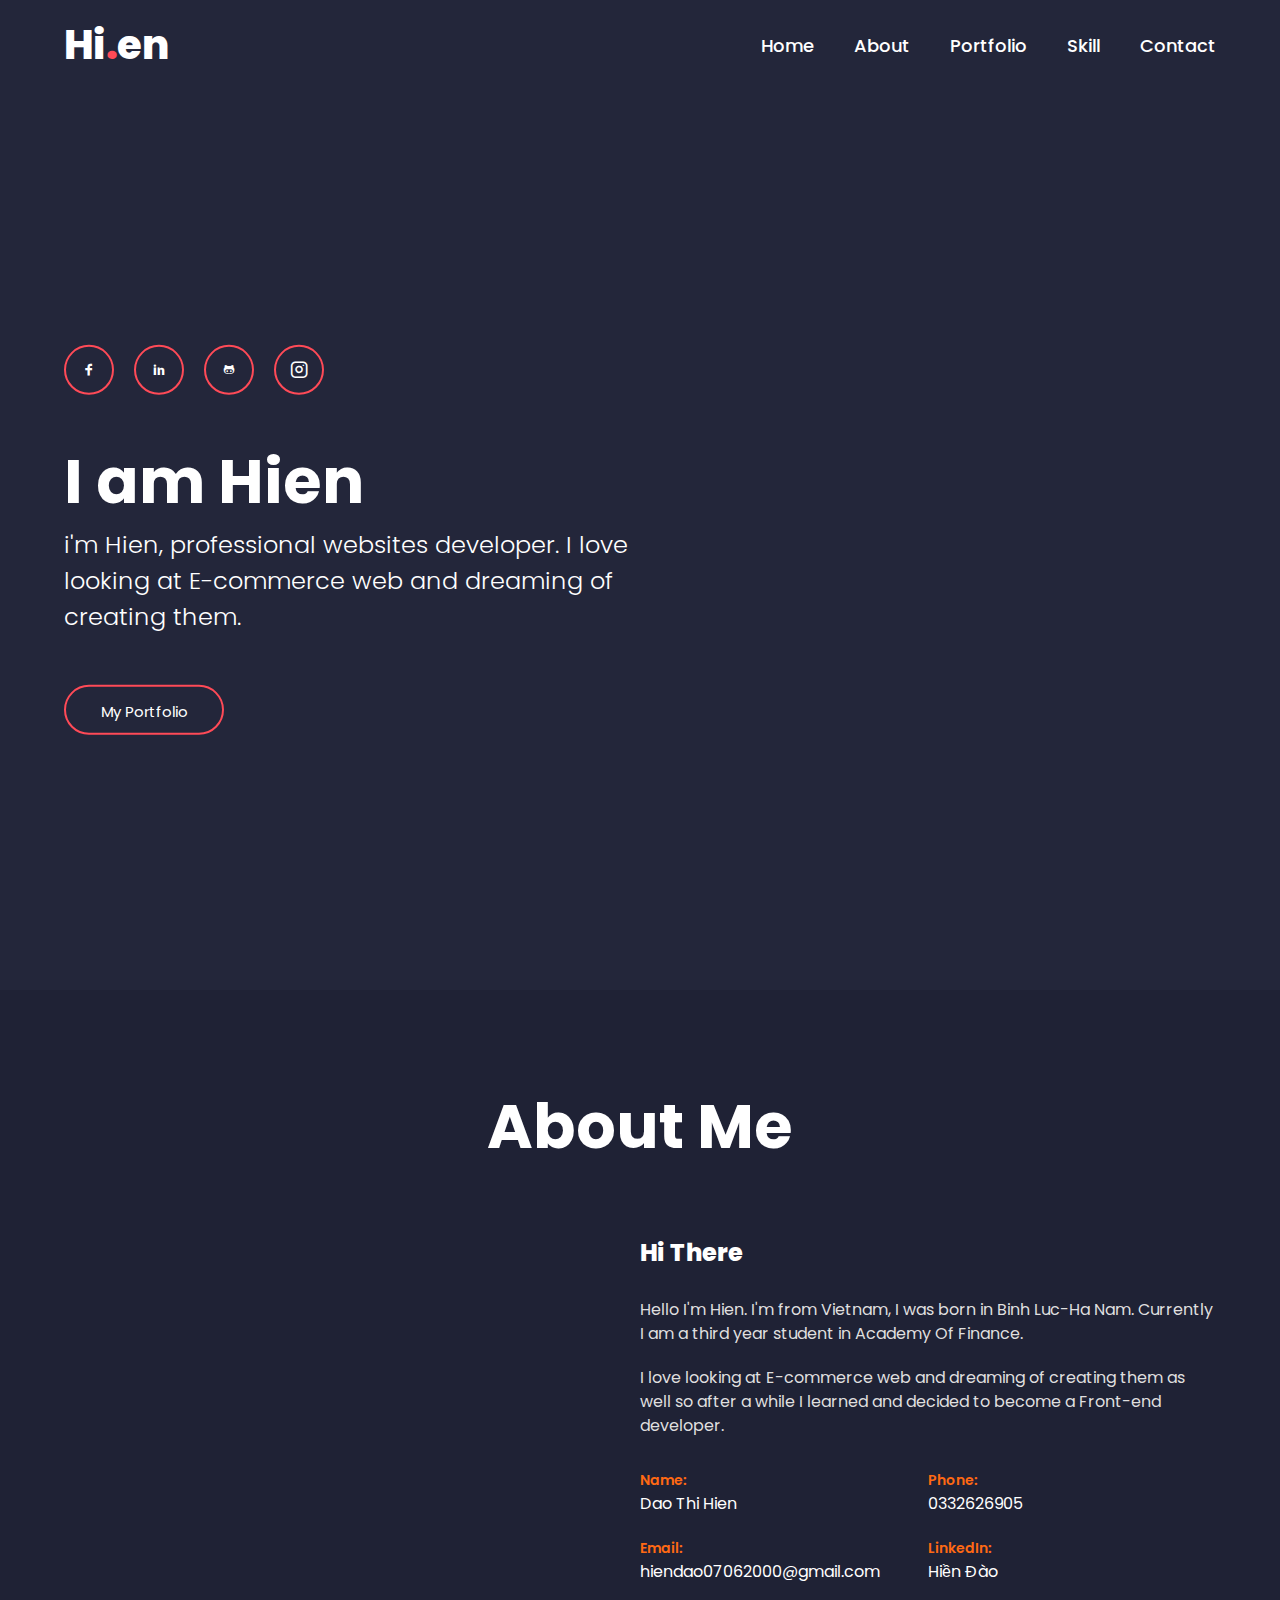
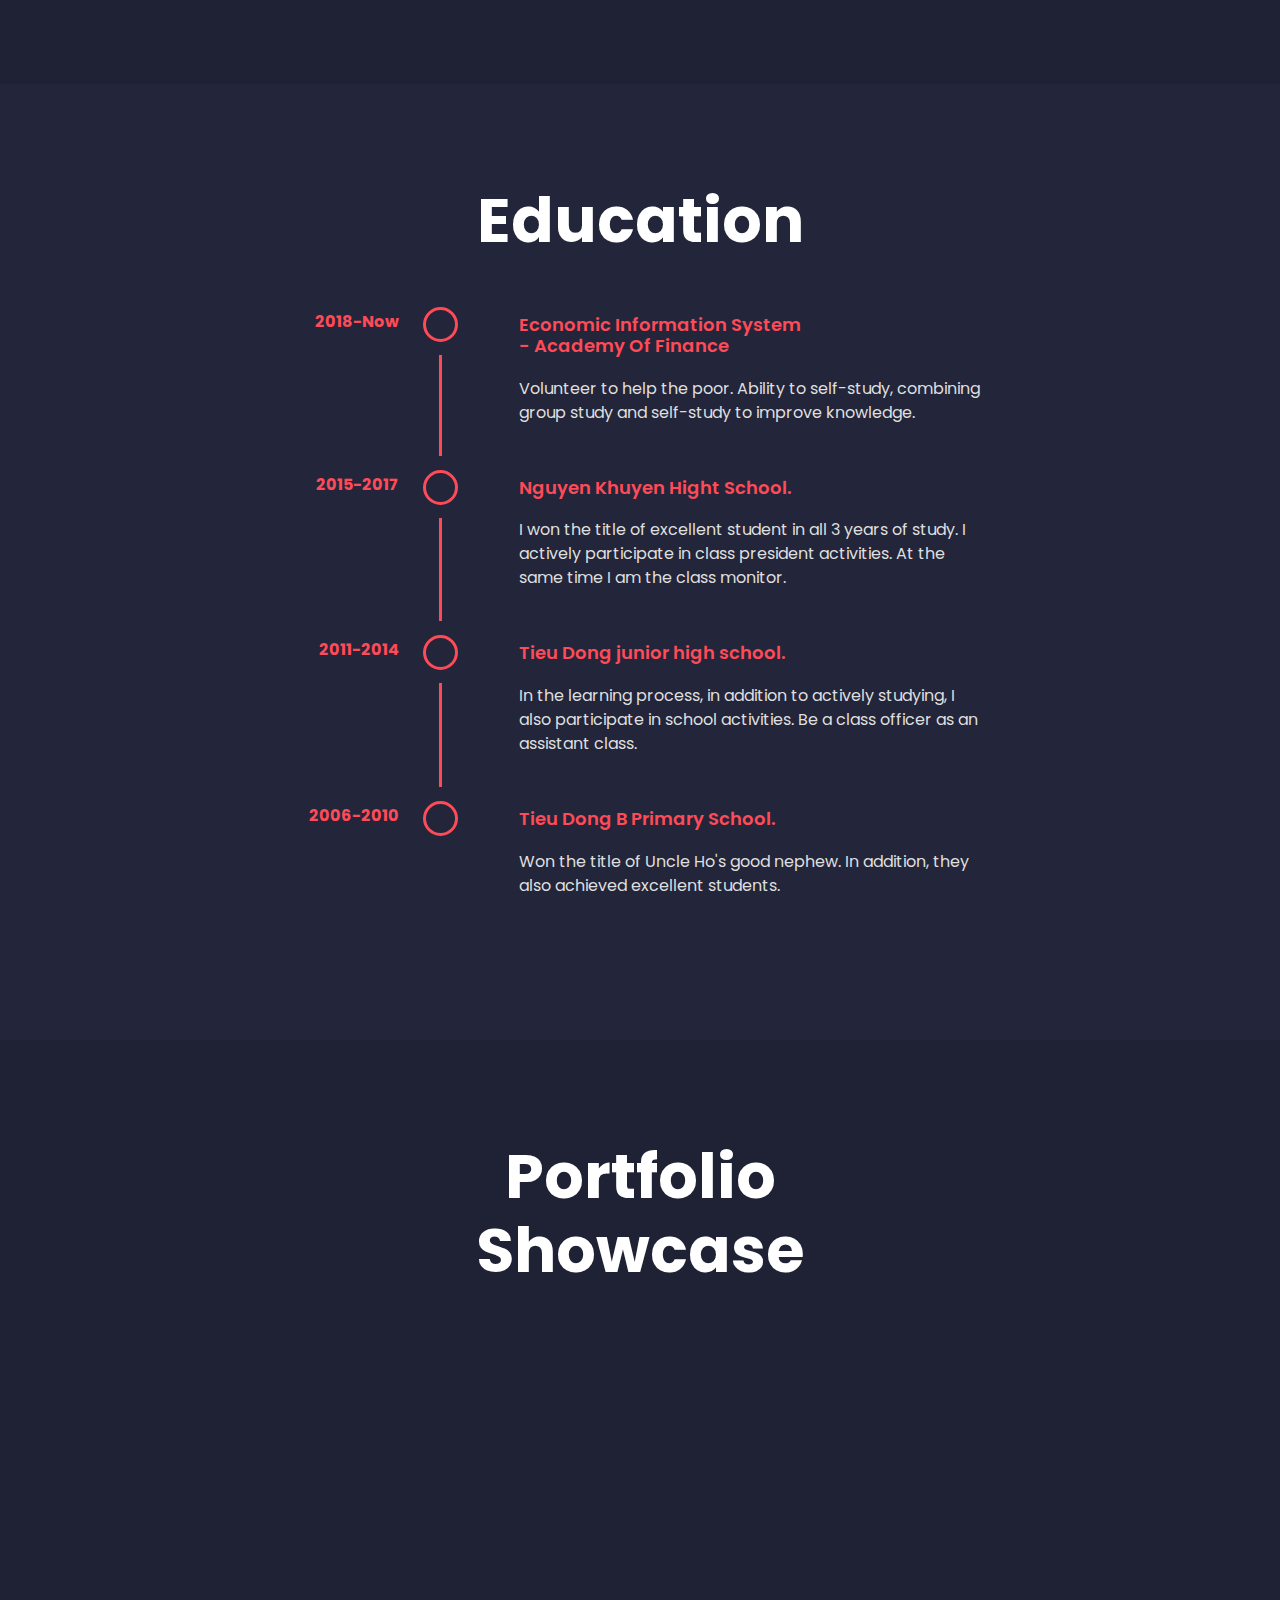
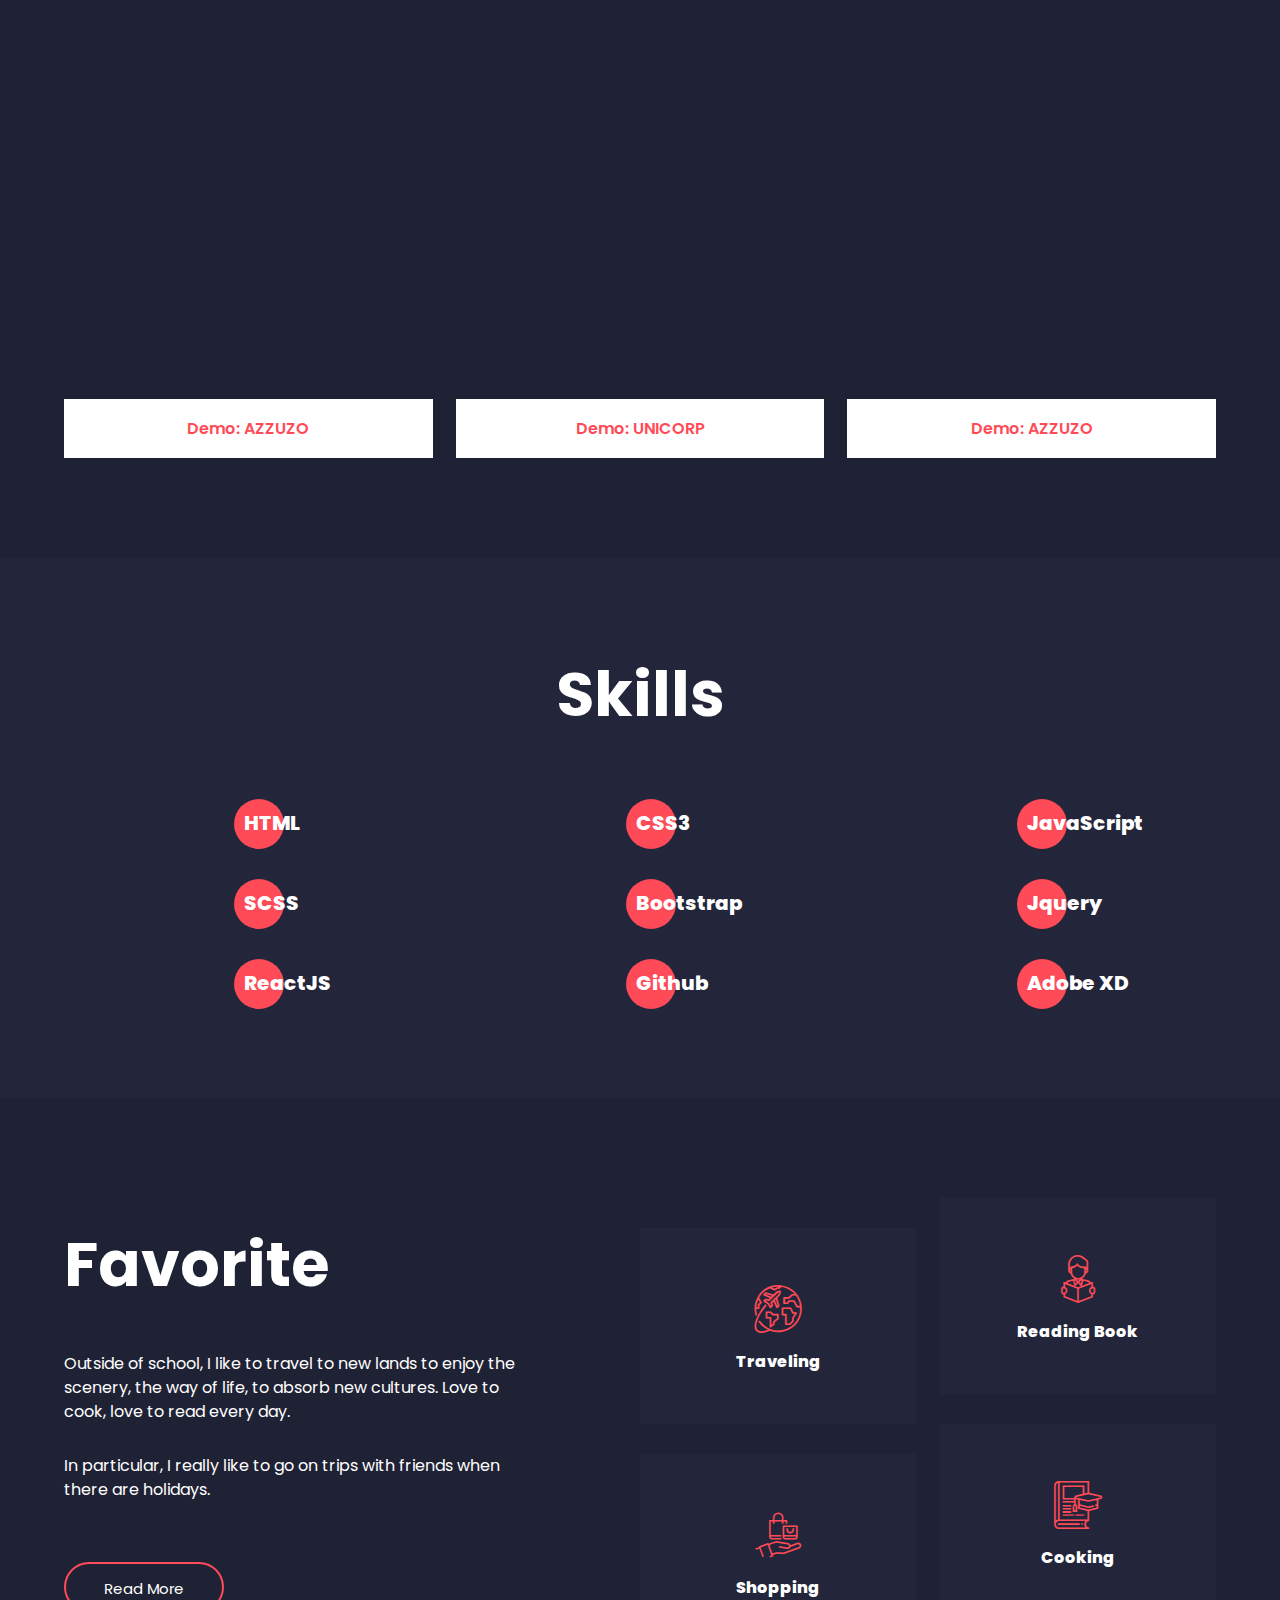
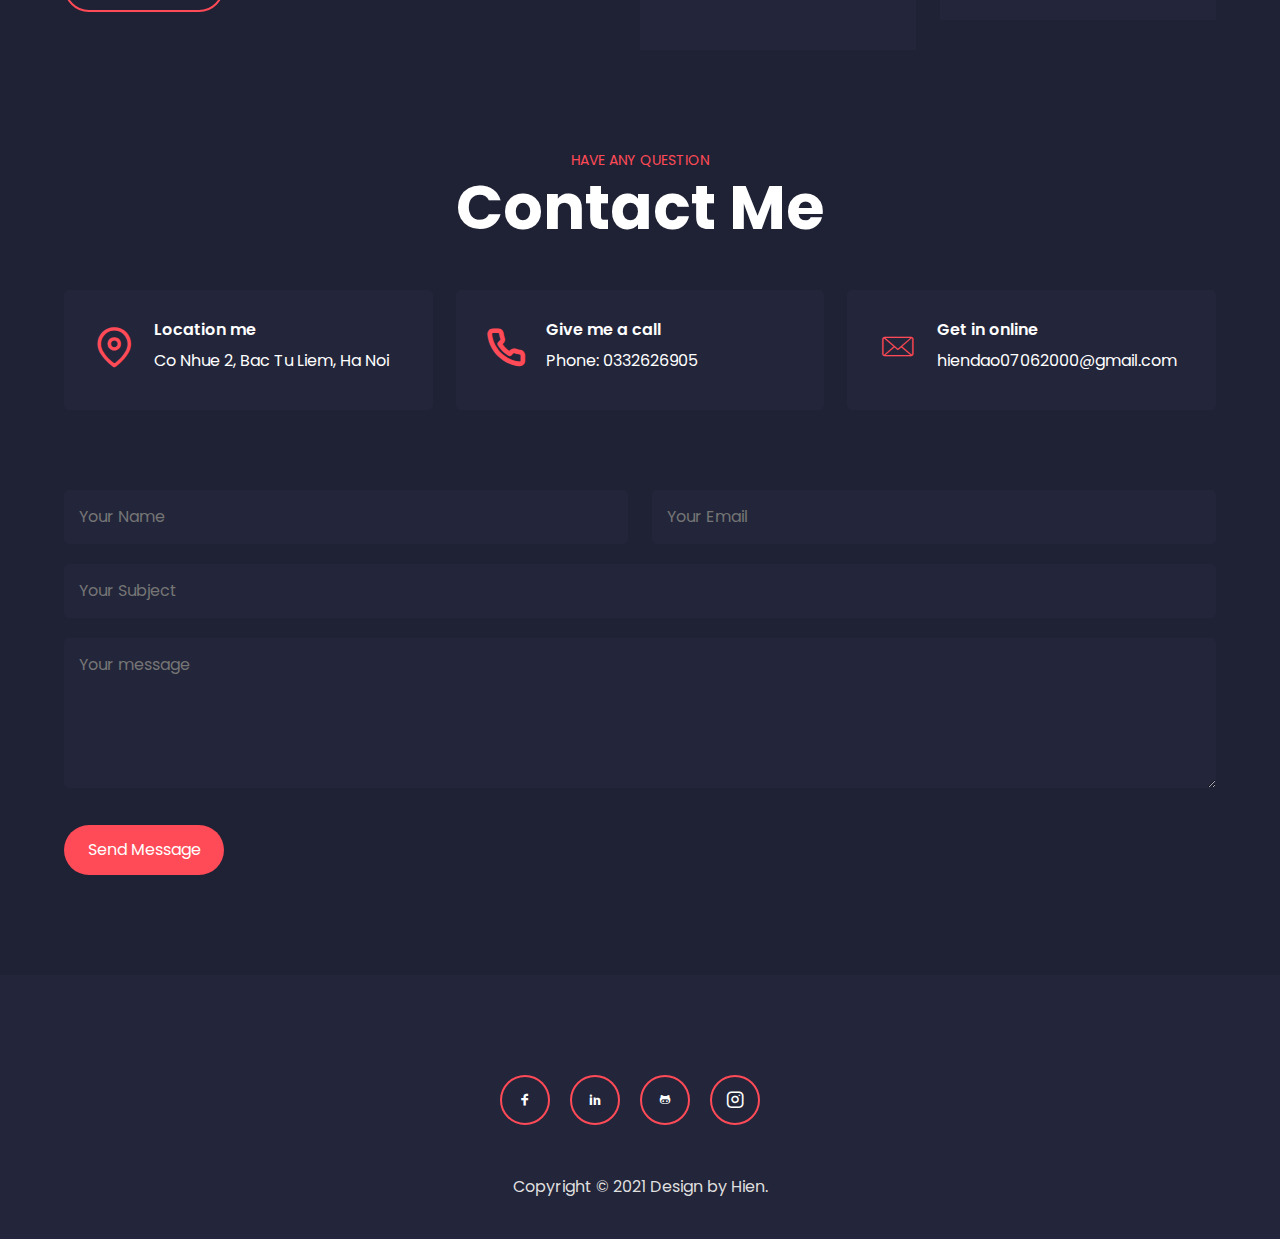
==== index.html @ 7d679317 "Resume" ====
<!DOCTYPE html>
<html lang="en">
<head>
    <meta charset="UTF-8">
    <meta http-equiv="X-UA-Compatible" content="IE=edge">
    <meta name="viewport" content="width=device-width, initial-scale=1.0">
    <link rel="stylesheet" href="assets/css/animate.css">
    <link rel="stylesheet" href="assets/css/bootstrap.min.css">
    <link rel="stylesheet" href="assets/css/font-awesome.min.css">
    <link rel="stylesheet" href="assets/css/owl.carousel.min.css">
    <link rel="stylesheet" href="assets/css/owl.theme.default.min.css">
    <link rel="stylesheet" href="assets/css/icons.css">
    <link rel="stylesheet" href="style.css">
    <title>CV</title>
</head>
<body>
    <!-- wrapper -->
    <div class="wrapper">
        <!-- header -->
        <header class="header">
            <div class="navigation">
                <div class="logo">
                    Hi<span>.</span>en
                </div>
                <div class="menu">
                    <ul class="list-item">
                        <li class="item">
                            <a href="" class="simple-link">Home</a>
                        </li>
                        <li class="item">
                            <a href="" class="simple-link">About</a>
                        </li>
                        <li class="item">
                            <a href="" class="simple-link">Portfolio</a>
                        </li>
                        <li class="item">
                            <a href="" class="simple-link">Skill</a>
                        </li>
                        <li class="item">
                            <a href="" class="simple-link">Contact</a>
                        </li>
                    </ul>
                </div>
            </div>
        </header>
        <!-- slider -->
        <div class="slider">
            <div class="info-wrap">
                <ul class="list-social">
                    <li class="item">
                        <a href="" class="simple-link">
                            <i class="icon-social-facebook"></i>
                        </a>
                    </li>
                    <li class="item">
                        <a href="" class="simple-link">
                            <i class="icon-social-linkedin"></i>
                        </a>
                    </li>
                    <li class="item">
                        <a href="" class="simple-link">
                            <i class="icon-social-github"></i>
                        </a>
                    </li>
                    <li class="item">
                        <a href="" class="simple-link">
                            <i class="icon-instagram"></i>
                        </a>
                    </li>
                </ul>
                <h1 class="title">
                    I am Hien
                </h1>
                <div class="desc">
                    <p>i'm Hien, professional websites developer. I love looking at E-commerce web and dreaming of creating them.</p>
                </div>
                <div class="button">
                    <a href="" class="simple-link">
                        My Portfolio
                    </a>
                </div>
            </div>
        </div>
        <!-- about-us -->
        <section class="about-us"> 
            <h2 class="heading">
                About Me
            </h2>        
            <div class="about-wrap">
                <div class="thumbnail">

                </div>
                <div class="info-wrap">
                    <h3 class="heading">Hi There</h3>
                    <div class="desc">
                        <p>Hello I'm Hien. I'm from Vietnam, I was born in Binh Luc-Ha Nam. Currently I am a third year student 
                            in Academy Of Finance. 
                        </p>
                        <p>I love looking at E-commerce web and dreaming of creating them 
                            as well so after a while I learned and decided to become a Front-end developer.</p>
                    </div>
                    <ul class="list-social">
                        <li class="item">
                            <span>Name:</span><br> Dao Thi Hien
                        </li>
                        <li class="item">
                            <span>Phone:</span><br> 0332626905
                        </li>
                        <li class="item">
                            <span>Email:</span><br> hiendao07062000@gmail.com
                        </li>
                        <li class="item">
                            <span>LinkedIn:</span><br> Hiền Đào
                        </li>
                    </ul>
                </div>
            </div>
        </section>
        <!-- education -->
        <section class="education">
            <h2 class="heading">
                Education
            </h2>
            <ul class="list-education">
                <li class="timeline-event">
                    <span class="timeline-circle">

                    </span>
                    <div class="timeline-event-content">
                        <h4 class="title">Economic Information System<br />
                            - Academy Of Finance</h4>
                        <p>Volunteer to help the poor. Ability to self-study, combining group study and self-study to improve knowledge.</p>
                    </div>
                    <div class="timeline-event-date">
                        2018-Now
                    </div>
                </li>
                <li class="timeline-event">
                    <span class="timeline-circle">

                    </span>
                    <div class="timeline-event-content">
                        <h4 class="title">Nguyen Khuyen Hight School.</h4>
                        <p>I won the title of excellent student in all 3 years of study. I actively participate in class president activities. At the same time I am the class monitor.</p>
                    </div>
                    <div class="timeline-event-date">
                        2015-2017
                    </div>
                </li>
                <li class="timeline-event">
                    <span class="timeline-circle">

                    </span>
                    <div class="timeline-event-content">
                        <h4 class="title">Tieu Dong junior high school.</h4>
                        <p>In the learning process, in addition to actively studying, I also participate in school activities. Be a class officer as an assistant class.</p>
                    </div>
                    <div class="timeline-event-date">
                        2011-2014
                    </div>
                </li>
                <li class="timeline-event">
                    <span class="timeline-circle">
                        
                    </span>
                    <div class="timeline-event-content">
                        <h4 class="title">Tieu Dong B Primary School.</h4>
                        <p>Won the title of Uncle Ho's good nephew. In addition, they also achieved excellent students.</p>
                    </div>
                    <div class="timeline-event-date">
                        2006-2010
                    </div>
                </li>
            </ul>
        </section>
        <!-- project -->
        <section class="project">
            <div class="project-wrap">
                <h2 class="heading">
                    Portfolio<br /> Showcase
                </h2>
            </div>
            <div class="thumbnail-wrap">
                <div class="item">
                    <a href="https://daohien.github.io/azzuzo1701/">
                        <div class="thumbnail">
                            <img src="assets/imgs/01_Home_Architect_Multi_Page.png" alt="">
                        </div>
                        <h6 class="heading">Demo: AZZUZO</h6>
                    </a>
                </div>
                <div class="item">
                    <a href="https://daohien.github.io/project-unicorp/">
                        <div class="thumbnail">
                            <img src="assets/imgs/home_corporate_V1.0.png" alt="">
                        </div>
                        <h6 class="heading">Demo: UNICORP</h6>
                    </a>
                </div>
                <div class="item">
                    <a href="https://daohien.github.io/azzuzo1701/">
                        <div class="thumbnail">
                            <img src="assets/imgs/01_Home_Architect_Multi_Page.png" alt="">
                        </div>
                        <h6 class="heading">Demo: AZZUZO</h6>
                    </a>
                </div>
            </div>
        </section>
        <!-- skill -->
        <section class="skill">
            <div class="heading-wrap">
                <h2 class="heading">
                    Skills
                </h2>
            </div>
            <div class="skill-wrap">
                <div class="item">
                    <span>HTML</span>
                </div>
                <div class="item">
                    <span>CSS3</span>
                </div>
                <div class="item">
                    <span>JavaScript</span>
                </div>
                <div class="item">
                    <span>SCSS</span>
                </div>
                <div class="item">
                    <span>Bootstrap</span>
                </div>
                <div class="item">
                    <span>Jquery</span>
                </div>
                <div class="item">
                    <span>ReactJS</span>
                </div>
                <div class="item">
                    <span>Github</span>
                </div>
                <div class="item">
                    <span>Adobe XD</span>
                </div>
            </div>
        </section>
        <!-- favorite -->
        <div class="favorite">
            <div class="left">
                <h2 class="heading">
                    Favorite
                </h2>
                <div class="sub-heading">
                    <p>Outside of school, I like to travel to new lands to enjoy the scenery, the way of life, to absorb new cultures. Love to cook, love to read every day.</p>
                    <p>In particular, I really like to go on trips with friends when there are holidays.</p>
                </div>
                <div class="button">
                    <a href="" class="simple-link">Read More</a>
                </div>
            </div>
            <div class="right">
                <ul class="list-favorite">
                    <li class="item">
                        <div class="icon">
                            <i class="icon-around"></i>
                        </div>
                        <div class="heading">
                            <span>Traveling</span>
                        </div>
                    </li>
                    <li class="item">
                        <div class="icon">
                            <i class="icon-reading"></i>
                        </div>
                        <div class="heading">
                            <span>Reading Book</span>
                        </div>
                    </li>
                    <li class="item">
                        <div class="icon">
                            <i class="icon-shopping-bag"></i>
                        </div>
                        <div class="heading">
                            <span>Shopping</span>
                        </div>
                    </li>
                    <li class="item">
                        <div class="icon">
                            <i class="icon-thesis"></i>
                        </div>
                        <div class="heading">
                            <span>Cooking</span>
                        </div>
                    </li>
                </ul>
            </div>
        </div>
        <!-- contact -->
        <section class="contact">
            <div class="heading-wrap">
                <div class="sub-heading">
                    HAVE ANY QUESTION
                </div>
                <h2 class="heading">
                    Contact Me
                </h2>
            </div>
            <div class="contact-wrap">
                <ul class="list-contact">
                    <li class="item">
                        <div class="map icon">
                            <i class="icon-map-pin"></i>
                        </div>
                        <div class="info">
                            <h5 class="heading">
                                Location me
                            </h5>
                            <div class="desc">
                                <p>Co Nhue 2, Bac Tu Liem, Ha Noi</p>
                            </div>
                        </div>
                    </li>
                    <li class="item">
                        <div class="phone icon">
                            <i class="icon-phone icon"></i>
                        </div>
                        <div class="info">
                            <h5 class="heading">
                                Give me a call
                            </h5>
                            <div class="desc">
                                <p>Phone: 0332626905</p>
                            </div>
                        </div>
                    </li>
                    <li class="item">
                        <div class="mail icon">
                            <i class="icon-mail-envelope-closed"></i>
                        </div>
                        <div class="info">
                            <h5 class="heading">
                                Get in online
                            </h5>
                            <div class="desc">
                                <p>hiendao07062000@gmail.com</p>
                            </div>
                        </div>
                    </li>
                </ul>
                <div class="form">
                    <div class="info">
                        <input type="text" placeholder="Your Name">
                        <input type="text" placeholder="Your Email">
                    </div>
                    <input type="text" placeholder="Your Subject" class="subject">
                    <textarea name="comment" id="" cols="20" rows="5" placeholder="Your message"></textarea>
                    <div class="button">
                        <a href="" class="simple-link">Send Message</a>
                    </div>
                </div>
            </div>
        </section>
        <!-- footer -->
        <footer>
            <ul class="list-social">
                <li class="item">
                    <a href="" class="simple-link">
                        <i class="icon-social-facebook"></i>
                    </a>
                </li>
                <li class="item">
                    <a href="" class="simple-link">
                        <i class="icon-social-linkedin"></i>
                    </a>
                </li>
                <li class="item">
                    <a href="" class="simple-link">
                        <i class="icon-social-github"></i>
                    </a>
                </li>
                <li class="item">
                    <a href="" class="simple-link">
                        <i class="icon-instagram"></i>
                    </a>
                </li>
            </ul>
            <div class="copy-right">
                <span>Copyright © 2021 Design by Hien.</span>
            </div>
        </footer>
    </div>

    <script src="assets/js/jquery-3.5.1.min.js"></script>
    <script src="assets/js/bootstrap.min.js"></script>
    <script src="assets/js/owl.carousel.min.js"></script>
    <script src="assets/js/wow.min.js"></script>
    <script src="assets/js/main.js"></script>
</body>
</html>
---- assets/css/icons.css ----
@font-face {
  font-family: 'icons';
  src:  url('../fonts/icons.eot?ll55oi');
  src:  url('../fonts/icons.eot?ll55oi#iefix') format('embedded-opentype'),
    url('../fonts/icons.ttf?ll55oi') format('truetype'),
    url('../fonts/icons.woff?ll55oi') format('woff'),
    url('../fonts/icons.svg?ll55oi#icons') format('svg');
  font-weight: normal;
  font-style: normal;
  font-display: block;
}

[class^="icon-"], [class*=" icon-"] {
  /* use !important to prevent issues with browser extensions that change fonts */
  font-family: 'icons' !important;
  speak: never;
  font-style: normal;
  font-weight: normal;
  font-variant: normal;
  text-transform: none;
  line-height: 1;

  /* Better Font Rendering =========== */
  -webkit-font-smoothing: antialiased;
  -moz-osx-font-smoothing: grayscale;
}

.icon-around:before {
  content: "\e900";
}
.icon-coding .path1:before {
  content: "\e901";
  color: rgb(133, 211, 193);
}
.icon-coding .path2:before {
  content: "\e902";
  margin-left: -1em;
  color: rgb(249, 212, 138);
}
.icon-coding .path3:before {
  content: "\e903";
  margin-left: -1em;
  color: rgb(249, 212, 138);
}
.icon-coding .path4:before {
  content: "\e904";
  margin-left: -1em;
  color: rgb(249, 212, 138);
}
.icon-coding .path5:before {
  content: "\e905";
  margin-left: -1em;
  color: rgb(245, 247, 250);
}
.icon-coding .path6:before {
  content: "\e906";
  margin-left: -1em;
  color: rgb(245, 247, 250);
}
.icon-coding .path7:before {
  content: "\e907";
  margin-left: -1em;
  color: rgb(255, 149, 138);
}
.icon-coding .path8:before {
  content: "\e908";
  margin-left: -1em;
  color: rgb(255, 149, 138);
}
.icon-coding .path9:before {
  content: "\e909";
  margin-left: -1em;
  color: rgb(35, 35, 35);
}
.icon-coding .path10:before {
  content: "\e90a";
  margin-left: -1em;
  color: rgb(35, 35, 35);
}
.icon-coding .path11:before {
  content: "\e90b";
  margin-left: -1em;
  color: rgb(35, 35, 35);
}
.icon-coding .path12:before {
  content: "\e90c";
  margin-left: -1em;
  color: rgb(35, 35, 35);
}
.icon-coding .path13:before {
  content: "\e90d";
  margin-left: -1em;
  color: rgb(35, 35, 35);
}
.icon-coding .path14:before {
  content: "\e90e";
  margin-left: -1em;
  color: rgb(35, 35, 35);
}
.icon-coding .path15:before {
  content: "\e90f";
  margin-left: -1em;
  color: rgb(35, 35, 35);
}
.icon-coding .path16:before {
  content: "\e910";
  margin-left: -1em;
  color: rgb(35, 35, 35);
}
.icon-coding .path17:before {
  content: "\e911";
  margin-left: -1em;
  color: rgb(35, 35, 35);
}
.icon-coding .path18:before {
  content: "\e912";
  margin-left: -1em;
  color: rgb(35, 35, 35);
}
.icon-coding .path19:before {
  content: "\e913";
  margin-left: -1em;
  color: rgb(35, 35, 35);
}
.icon-coding .path20:before {
  content: "\e914";
  margin-left: -1em;
  color: rgb(35, 35, 35);
}
.icon-coding .path21:before {
  content: "\e915";
  margin-left: -1em;
  color: rgb(35, 35, 35);
}
.icon-coding .path22:before {
  content: "\e916";
  margin-left: -1em;
  color: rgb(35, 35, 35);
}
.icon-coding .path23:before {
  content: "\e917";
  margin-left: -1em;
  color: rgb(35, 35, 35);
}
.icon-coding .path24:before {
  content: "\e918";
  margin-left: -1em;
  color: rgb(35, 35, 35);
}
.icon-coding .path25:before {
  content: "\e919";
  margin-left: -1em;
  color: rgb(35, 35, 35);
}
.icon-coding .path26:before {
  content: "\e91a";
  margin-left: -1em;
  color: rgb(35, 35, 35);
}
.icon-coding .path27:before {
  content: "\e91b";
  margin-left: -1em;
  color: rgb(35, 35, 35);
}
.icon-css .path1:before {
  content: "\e91c";
  color: rgb(242, 242, 242);
}
.icon-css .path2:before {
  content: "\e91d";
  margin-left: -1em;
  color: rgb(0, 107, 192);
}
.icon-css .path3:before {
  content: "\e91e";
  margin-left: -1em;
  color: rgb(0, 150, 220);
}
.icon-css .path4:before {
  content: "\e91f";
  margin-left: -1em;
  color: rgb(255, 255, 255);
}
.icon-css .path5:before {
  content: "\e920";
  margin-left: -1em;
  color: rgb(34, 33, 35);
}
.icon-css .path6:before {
  content: "\e921";
  margin-left: -1em;
  color: rgb(34, 33, 35);
}
.icon-css .path7:before {
  content: "\e922";
  margin-left: -1em;
  color: rgb(34, 33, 35);
}
.icon-css-3 .path1:before {
  content: "\e923";
  color: rgb(33, 150, 243);
}
.icon-css-3 .path2:before {
  content: "\e924";
  margin-left: -1em;
  color: rgb(250, 250, 250);
}
.icon-fried:before {
  content: "\e925";
}
.icon-html-5-1 .path1:before {
  content: "\e926";
  color: rgb(242, 242, 242);
}
.icon-html-5-1 .path2:before {
  content: "\e927";
  margin-left: -1em;
  color: rgb(230, 76, 24);
}
.icon-html-5-1 .path3:before {
  content: "\e928";
  margin-left: -1em;
  color: rgb(243, 101, 24);
}
.icon-html-5-1 .path4:before {
  content: "\e929";
  margin-left: -1em;
  color: rgb(255, 255, 255);
}
.icon-html-5-1 .path5:before {
  content: "\e92a";
  margin-left: -1em;
  color: rgb(0, 0, 0);
}
.icon-html-5-1 .path6:before {
  content: "\e92b";
  margin-left: -1em;
  color: rgb(0, 0, 0);
}
.icon-html-5-1 .path7:before {
  content: "\e92c";
  margin-left: -1em;
  color: rgb(0, 0, 0);
}
.icon-html-5-1 .path8:before {
  content: "\e92d";
  margin-left: -1em;
  color: rgb(0, 0, 0);
}
.icon-html-5 .path1:before {
  content: "\e92e";
  color: rgb(255, 87, 34);
}
.icon-html-5 .path2:before {
  content: "\e92f";
  margin-left: -1em;
  color: rgb(250, 250, 250);
}
.icon-reading:before {
  content: "\e930";
}
.icon-shopping-bag:before {
  content: "\e931";
}
.icon-thesis:before {
  content: "\e932";
}
.icon-phone1:before {
  content: "\e933";
}
.icon-chevron-down:before {
  content: "\e934";
}
.icon-arrow-right:before {
  content: "\e93e";
}
.icon-mail-envelope-closed:before {
  content: "\e935";
}
.icon-social-linkedin:before {
  content: "\e936";
}
.icon-social-github:before {
  content: "\e937";
}
.icon-social-facebook:before {
  content: "\e938";
}
.icon-clear:before {
  content: "\e939";
}
.icon-menu:before {
  content: "\e93a";
}
.icon-add:before {
  content: "\e93b";
}
.icon-map-pin:before {
  content: "\e93f";
}
.icon-instagram:before {
  content: "\e93d";
}
.icon-phone:before {
  content: "\e93c";
}
---- style.css ----
@import url("https://fonts.googleapis.com/css2?family=Poppins:ital,wght@0,100;0,200;0,300;0,400;0,500;0,600;0,700;0,800;0,900;1,100;1,200;1,300;1,400;1,500;1,700;1,800;1,900&display=swap");
* {
  -webkit-box-sizing: border-box;
          box-sizing: border-box;
}

html,
body {
  font-family: 'Poppins', sans-serif;
  width: 100%;
  height: 100%;
  margin: 0;
  padding: 0;
  font-size: 16px;
}

ul, li, span, p, h2, h3, h4, h5, h6 {
  padding: 0;
  margin: 0;
}

li {
  list-style: none;
}

a:hover {
  text-decoration: none;
}

h2 {
  font-size: 62px;
  font-weight: bold;
  margin-bottom: 25px;
}

.wrapper {
  width: 100%;
  height: 100%;
  margin: 0;
  padding: 0;
}

.header {
  width: 100%;
  padding: 15px 5%;
  background-color: #23263A;
}

.header .navigation {
  display: -webkit-box;
  display: -ms-flexbox;
  display: flex;
  -webkit-box-pack: justify;
      -ms-flex-pack: justify;
          justify-content: space-between;
  -webkit-box-align: center;
      -ms-flex-align: center;
          align-items: center;
}

.header .navigation .logo {
  font-size: 40px;
  color: #fff;
  font-weight: 800;
}

.header .navigation .logo span {
  color: #ff4a57;
}

.header .navigation .menu .list-item {
  display: -webkit-box;
  display: -ms-flexbox;
  display: flex;
}

.header .navigation .menu .list-item .item {
  margin-left: 40px;
}

.header .navigation .menu .list-item .item .simple-link {
  font-size: 18px;
  color: #fff;
  font-weight: 500;
}

.slider {
  width: 100%;
  height: 100vh;
  background: #23263A;
  padding: 0 5%;
  position: relative;
  color: #fff;
}

.slider .info-wrap {
  max-width: 50%;
  position: absolute;
  top: 50%;
  left: 5%;
  -webkit-transform: translateY(-50%);
          transform: translateY(-50%);
}

.slider .info-wrap .list-social {
  display: -webkit-box;
  display: -ms-flexbox;
  display: flex;
  margin-bottom: 50px;
}

.slider .info-wrap .list-social .item {
  width: 50px;
  height: 50px;
  border: 2px solid #ff4a57;
  border-radius: 50%;
  line-height: 50px;
  text-align: center;
  -webkit-transition: all .3s ease;
  transition: all .3s ease;
  margin-right: 20px;
}

.slider .info-wrap .list-social .item .simple-link i {
  color: #fff;
  font-size: 18px;
}

.slider .info-wrap .list-social .item:hover {
  background-color: #ff4a57;
  -webkit-transition: all .3s ease;
  transition: all .3s ease;
}

.slider .info-wrap .title {
  font-size: 62px;
  font-weight: bold;
  color: #fff;
}

.slider .info-wrap .desc {
  margin-bottom: 50px;
}

.slider .info-wrap .desc p {
  font-size: 24px;
  font-weight: 300;
}

.slider .info-wrap .button {
  width: 160px;
  height: 50px;
  border-radius: 50px;
  border: 2px solid #ff4a57;
  text-align: center;
  line-height: 50px;
  -webkit-transition: all .3s ease;
  transition: all .3s ease;
}

.slider .info-wrap .button .simple-link {
  text-align: center;
  color: #fff;
  font-size: 15px;
}

.slider .info-wrap .button:hover {
  -webkit-transition: all .3s ease;
  transition: all .3s ease;
  background-color: #ff4a57;
}

.about-us {
  padding: 100px 5%;
  width: 100%;
  background-color: #1f2235;
  color: #fff;
}

.about-us .heading {
  text-align: center;
}

.about-us .about-wrap {
  width: 100%;
  display: -webkit-box;
  display: -ms-flexbox;
  display: flex;
}

.about-us .about-wrap .thumbnail {
  width: 50%;
}

.about-us .about-wrap .info-wrap {
  width: 50%;
  margin-top: 50px;
}

.about-us .about-wrap .info-wrap .heading {
  text-align: left;
  font-size: 24px;
  font-weight: 800;
  margin-bottom: 30px;
}

.about-us .about-wrap .info-wrap .desc p {
  color: #dfdfdf;
  margin-bottom: 30px;
}

.about-us .about-wrap .info-wrap .desc p:nth-child(1) {
  margin-bottom: 20px;
}

.about-us .about-wrap .info-wrap .list-social {
  display: -webkit-box;
  display: -ms-flexbox;
  display: flex;
  -ms-flex-wrap: wrap;
      flex-wrap: wrap;
}

.about-us .about-wrap .info-wrap .list-social .item {
  width: 50%;
}

.about-us .about-wrap .info-wrap .list-social .item span {
  color: #ff6913;
  font-weight: 600;
  font-size: 14px;
}

.about-us .about-wrap .info-wrap .list-social .item:nth-child(1), .about-us .about-wrap .info-wrap .list-social .item:nth-child(2) {
  margin-bottom: 20px;
}

.education {
  width: 100%;
  padding: 100px 5%;
  background: #23263A;
}

.education .heading {
  text-align: center;
  color: #fff;
}

.education .list-education {
  max-width: 60%;
  margin: 0 auto;
  padding: 20px 0 0 55px;
}

.education .list-education .timeline-event {
  margin: 0 0 42px 120px;
  position: relative;
  padding-top: 5px;
  -webkit-transition: .3s;
  transition: .3s;
}

.education .list-education .timeline-event:nth-child(4)::before {
  content: "";
  width: 0px;
  height: calc(100% - 20px);
  position: absolute;
  background: #ff4a57;
  left: -30px;
  top: 51px;
}

.education .list-education .timeline-event::before {
  content: "";
  width: 3px;
  height: calc(100% - 20px);
  position: absolute;
  background: #ff4a57;
  left: -30px;
  top: 51px;
}

.education .list-education .timeline-event .timeline-circle {
  position: absolute;
  top: 0;
  left: -30px;
}

.education .list-education .timeline-event .timeline-circle::before {
  content: "";
  display: block;
  width: 35px;
  height: 35px;
  border-radius: 90%;
  border: 3px solid #ff4a57;
  position: absolute;
  left: -16px;
  top: 3px;
  z-index: 1;
  -webkit-transition: .3s;
  transition: .3s;
}

.education .list-education .timeline-event .timeline-circle::after {
  content: "";
  position: absolute;
  width: 19px;
  height: 19px;
  left: -8px;
  top: 11px;
  border-radius: 90%;
  background: #ff4a57;
  opacity: 0;
  -webkit-transition: opacity .3s;
  transition: opacity .3s;
}

.education .list-education .timeline-event .timeline-event-content {
  text-align: left;
  margin-left: 50px;
}

.education .list-education .timeline-event .timeline-event-content .title {
  font-size: 18px;
  color: #ff4a57;
  font-weight: 600;
  margin-bottom: 20px;
  margin-top: 5px;
}

.education .list-education .timeline-event .timeline-event-content p {
  color: #dfdfdf;
}

.education .list-education .timeline-event .timeline-event-date {
  position: absolute;
  left: -70px;
  top: 6px;
  -webkit-transition: .3s;
  transition: .3s;
  color: #ff4a57;
  font-weight: 700;
  -webkit-transform: translateX(-100%);
          transform: translateX(-100%);
  -webkit-transition: all .3s ease;
  transition: all .3s ease;
}

.education .list-education .timeline-event:hover {
  cursor: pointer;
}

.education .list-education .timeline-event:hover .timeline-circle::after {
  opacity: 1;
  -webkit-transition: opacity .3s;
  transition: opacity .3s;
}

.education .list-education .timeline-event:hover .timeline-event-date {
  left: -100px;
  -webkit-transition: all .3s ease;
  transition: all .3s ease;
}

.project {
  width: 100%;
  padding: 100px 5%;
  background: #1f2235;
}

.project .heading {
  width: 100%;
  margin: 0 auto;
  text-align: center;
  color: #fff;
}

.project .thumbnail-wrap {
  margin-top: 50px;
  display: -webkit-box;
  display: -ms-flexbox;
  display: flex;
  -ms-flex-wrap: wrap;
      flex-wrap: wrap;
  -webkit-box-pack: justify;
      -ms-flex-pack: justify;
          justify-content: space-between;
}

.project .thumbnail-wrap .item {
  width: 32%;
  height: 100%;
  position: relative;
  -webkit-transition: .3s ease;
  transition: .3s ease;
}

.project .thumbnail-wrap .item .thumbnail {
  width: 100%;
  overflow: hidden;
  height: 80vh;
}

.project .thumbnail-wrap .item .thumbnail img {
  width: 100%;
  height: auto;
}

.project .thumbnail-wrap .item .heading {
  position: absolute;
  left: 0;
  bottom: 0;
  width: 100%;
  background: #fff;
  color: #ff4a57;
  font-size: 16px;
  font-weight: 600;
  text-align: center;
  padding: 20px 0;
}

.project .thumbnail-wrap .item:hover {
  cursor: pointer;
}

.project .thumbnail-wrap .item:hover .heading {
  position: absolute;
  left: 0;
  bottom: 0;
  -webkit-animation: anima .3s;
          animation: anima .3s;
  background: #23263A;
  -webkit-transition: all .3s ease;
  transition: all .3s ease;
}

.project .thumbnail-wrap .item:hover .heading:hover {
  color: #fff;
  -webkit-transition: all .3s ease;
  transition: all .3s ease;
}

@-webkit-keyframes anima {
  from {
    width: 0;
  }
  to {
    width: 100%;
  }
}

@keyframes anima {
  from {
    width: 0;
  }
  to {
    width: 100%;
  }
}

.skill {
  width: 100%;
  padding: 100px 5%;
  background: #23263A;
  color: #fff;
}

.skill .heading-wrap {
  text-align: center;
}

.skill .skill-wrap {
  display: -webkit-box;
  display: -ms-flexbox;
  display: flex;
  -ms-flex-wrap: wrap;
      flex-wrap: wrap;
  -webkit-box-pack: justify;
      -ms-flex-pack: justify;
          justify-content: space-between;
}

.skill .skill-wrap .item {
  width: 32%;
  margin-top: 50px;
  padding-left: 180px;
}

.skill .skill-wrap .item span {
  display: inline-block;
  position: relative;
  z-index: 10;
  font-size: 20px;
  font-weight: 800;
}

.skill .skill-wrap .item span::before {
  content: "";
  position: absolute;
  top: -30%;
  left: -10px;
  width: 50px;
  height: 50px;
  background: #ff4a57;
  border-radius: 50%;
  z-index: -1;
  -webkit-transition: all .3s ease;
  transition: all .3s ease;
}

.skill .skill-wrap .item span:hover {
  cursor: pointer;
}

.skill .skill-wrap .item span:hover::before {
  width: 150px;
  border-radius: 50px;
  -webkit-transition: all .3s ease;
  transition: all .3s ease;
}

.favorite {
  width: 100%;
  padding: 100px 5% 0;
  background: #1f2235;
  display: -webkit-box;
  display: -ms-flexbox;
  display: flex;
  -ms-flex-wrap: wrap;
      flex-wrap: wrap;
  color: #fff;
}

.favorite .left {
  width: 50%;
  margin-top: 30px;
}

.favorite .left .sub-heading {
  max-width: 80%;
  margin-top: 50px;
}

.favorite .left .sub-heading p {
  margin-bottom: 30px;
}

.favorite .left .sub-heading p:nth-child(2) {
  margin-bottom: 60px;
}

.favorite .left .button {
  width: 160px;
  height: 50px;
  border-radius: 50px;
  border: 2px solid #ff4a57;
  text-align: center;
  line-height: 50px;
  -webkit-transition: all .3s ease;
  transition: all .3s ease;
}

.favorite .left .button .simple-link {
  text-align: center;
  color: #fff;
  font-size: 15px;
}

.favorite .left .button:hover {
  -webkit-transition: all .3s ease;
  transition: all .3s ease;
  background-color: #ff4a57;
}

.favorite .right {
  width: 50%;
}

.favorite .right .list-favorite {
  display: -webkit-box;
  display: -ms-flexbox;
  display: flex;
  -ms-flex-wrap: wrap;
      flex-wrap: wrap;
  -webkit-box-pack: justify;
      -ms-flex-pack: justify;
          justify-content: space-between;
}

.favorite .right .list-favorite .item {
  width: 48%;
  padding: 50px;
  background: #23263A;
  text-align: center;
}

.favorite .right .list-favorite .item:nth-child(1) {
  margin-top: 30px;
}

.favorite .right .list-favorite .item:nth-child(3) {
  margin-top: 30px;
}

.favorite .right .list-favorite .item:nth-child(2) {
  margin-bottom: 30px;
}

.favorite .right .list-favorite .item:nth-child(4) {
  margin-bottom: 30px;
}

.favorite .right .list-favorite .item .icon {
  font-size: 48px;
  color: #ff4a57;
}

.favorite .right .list-favorite .item .heading span {
  color: #fff;
  font-weight: 800;
}

.contact {
  width: 100%;
  background-color: #1f2235;
  padding: 100px 5%;
  color: #fff;
}

.contact .heading-wrap {
  width: 100%;
  text-align: center;
}

.contact .heading-wrap .sub-heading {
  color: #ff4a57;
  font-size: 14px;
  font-weight: 400;
}

.contact .contact-wrap {
  padding-top: 20px;
}

.contact .contact-wrap .list-contact {
  display: -webkit-box;
  display: -ms-flexbox;
  display: flex;
  -webkit-box-pack: justify;
      -ms-flex-pack: justify;
          justify-content: space-between;
  -ms-flex-wrap: wrap;
      flex-wrap: wrap;
}

.contact .contact-wrap .list-contact .item {
  width: 32%;
  display: -webkit-box;
  display: -ms-flexbox;
  display: flex;
  background: #23263A;
  padding: 30px;
  border-radius: 5px;
}

.contact .contact-wrap .list-contact .item .icon {
  font-weight: 700;
  font-size: 40px;
  color: #ff4a57;
}

.contact .contact-wrap .list-contact .item .info {
  margin-left: 20px;
}

.contact .contact-wrap .list-contact .item .info .heading {
  color: #fff;
  font-weight: 600;
  font-size: 16px;
  margin-bottom: 10px;
}

.contact .form {
  width: 100%;
  margin-top: 80px;
}

.contact .form input {
  outline: none;
  padding: 15px;
  border-radius: 5px;
  background: #23263A;
  border: none;
  margin-bottom: 20px;
}

.contact .form textarea {
  width: 100%;
  outline: none;
  background: #23263A;
  border-radius: 5px;
  border: none;
  padding: 15px;
}

.contact .form .info {
  display: -webkit-box;
  display: -ms-flexbox;
  display: flex;
  -webkit-box-pack: justify;
      -ms-flex-pack: justify;
          justify-content: space-between;
}

.contact .form .info input {
  width: 49%;
}

.contact .form .subject {
  width: 100%;
}

.contact .form .button {
  width: 160px;
  height: 50px;
  background: #ff4a57;
  text-align: center;
  line-height: 50px;
  border-radius: 50px;
  margin-top: 30px;
}

.contact .form .button .simple-link {
  color: #fff;
}

.contact .form .button:hover {
  cursor: pointer;
}

footer {
  width: 100%;
  padding: 100px 5% 40px;
  background: #23263A;
}

footer .list-social {
  display: -webkit-box;
  display: -ms-flexbox;
  display: flex;
  margin-bottom: 50px;
  text-align: center;
  -webkit-box-pack: center;
      -ms-flex-pack: center;
          justify-content: center;
}

footer .list-social .item {
  width: 50px;
  height: 50px;
  border: 2px solid #ff4a57;
  border-radius: 50%;
  line-height: 50px;
  text-align: center;
  -webkit-transition: all .3s ease;
  transition: all .3s ease;
  margin-right: 20px;
}

footer .list-social .item .simple-link i {
  color: #fff;
  font-size: 18px;
}

footer .list-social .item:hover {
  background-color: #ff4a57;
  -webkit-transition: all .3s ease;
  transition: all .3s ease;
}

footer .copy-right {
  text-align: center;
}

footer .copy-right span {
  color: #dfdfdf;
}
/*# sourceMappingURL=style.css.map */
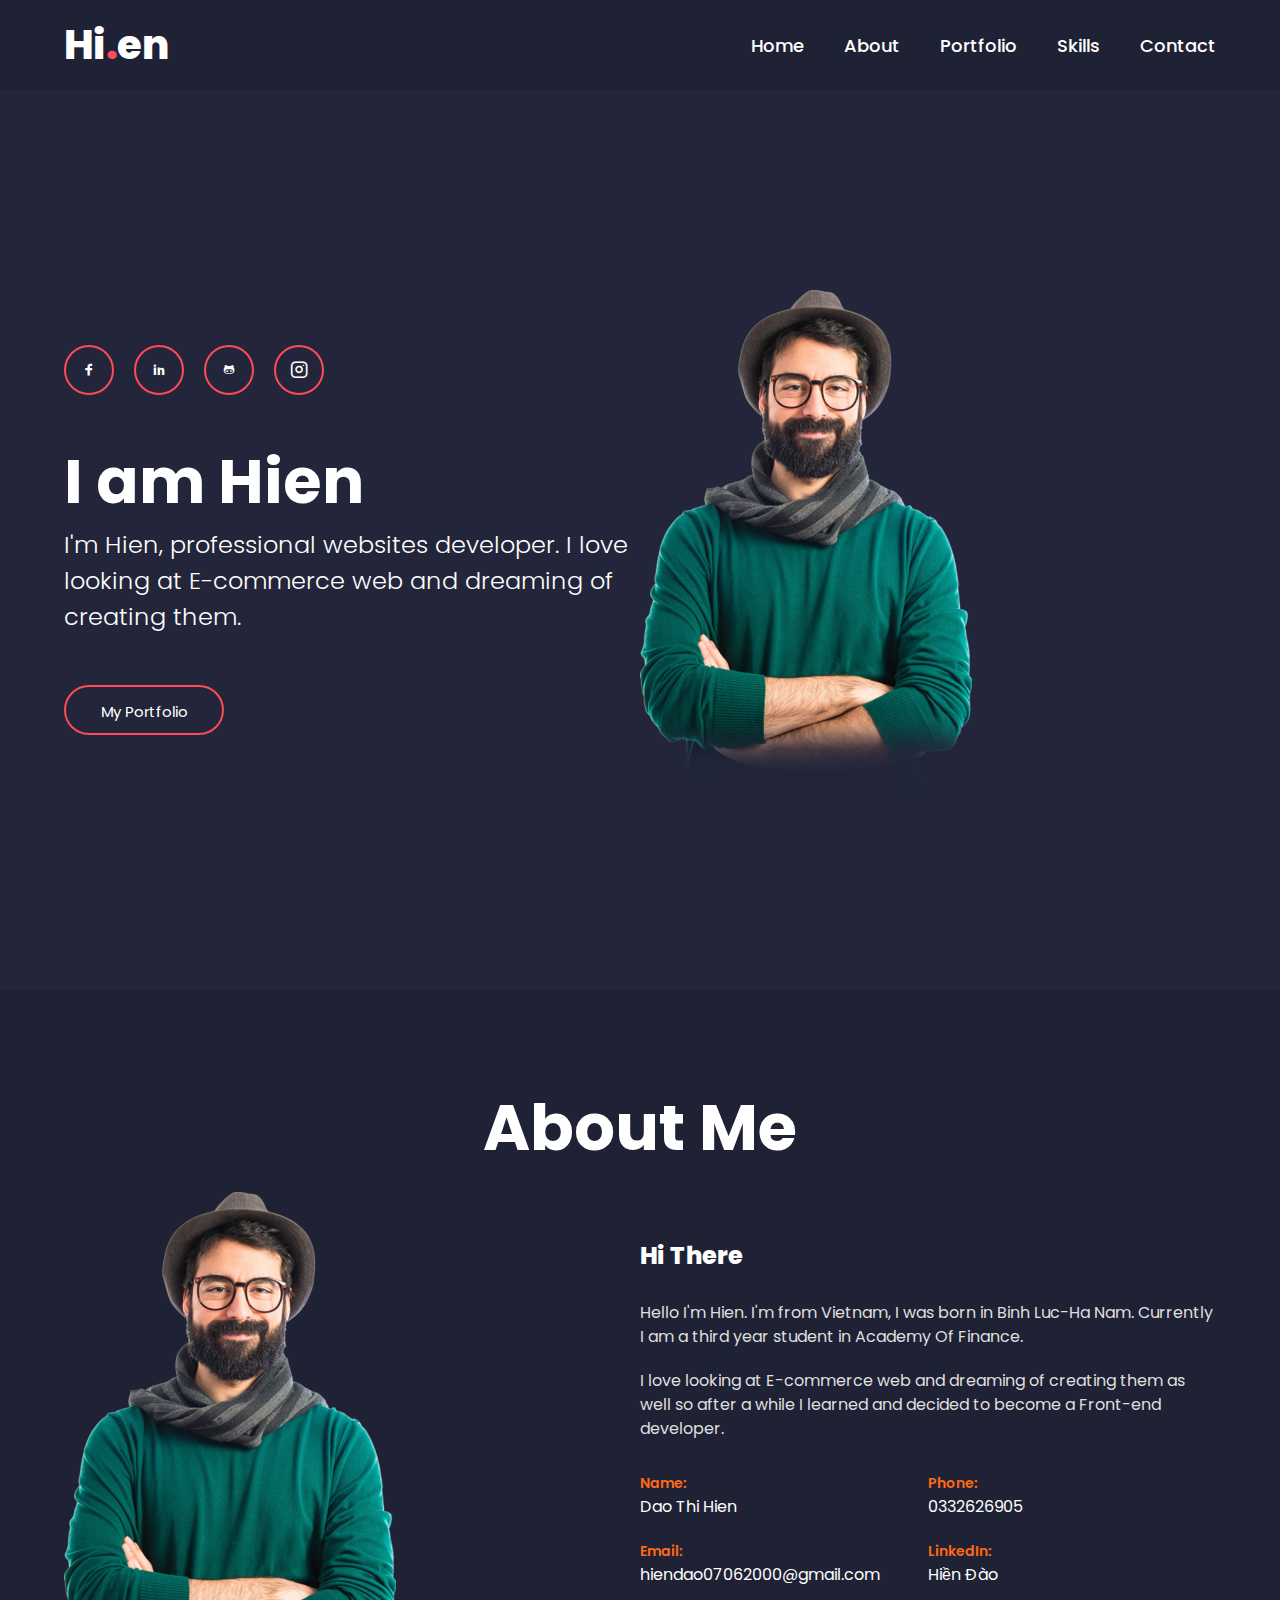
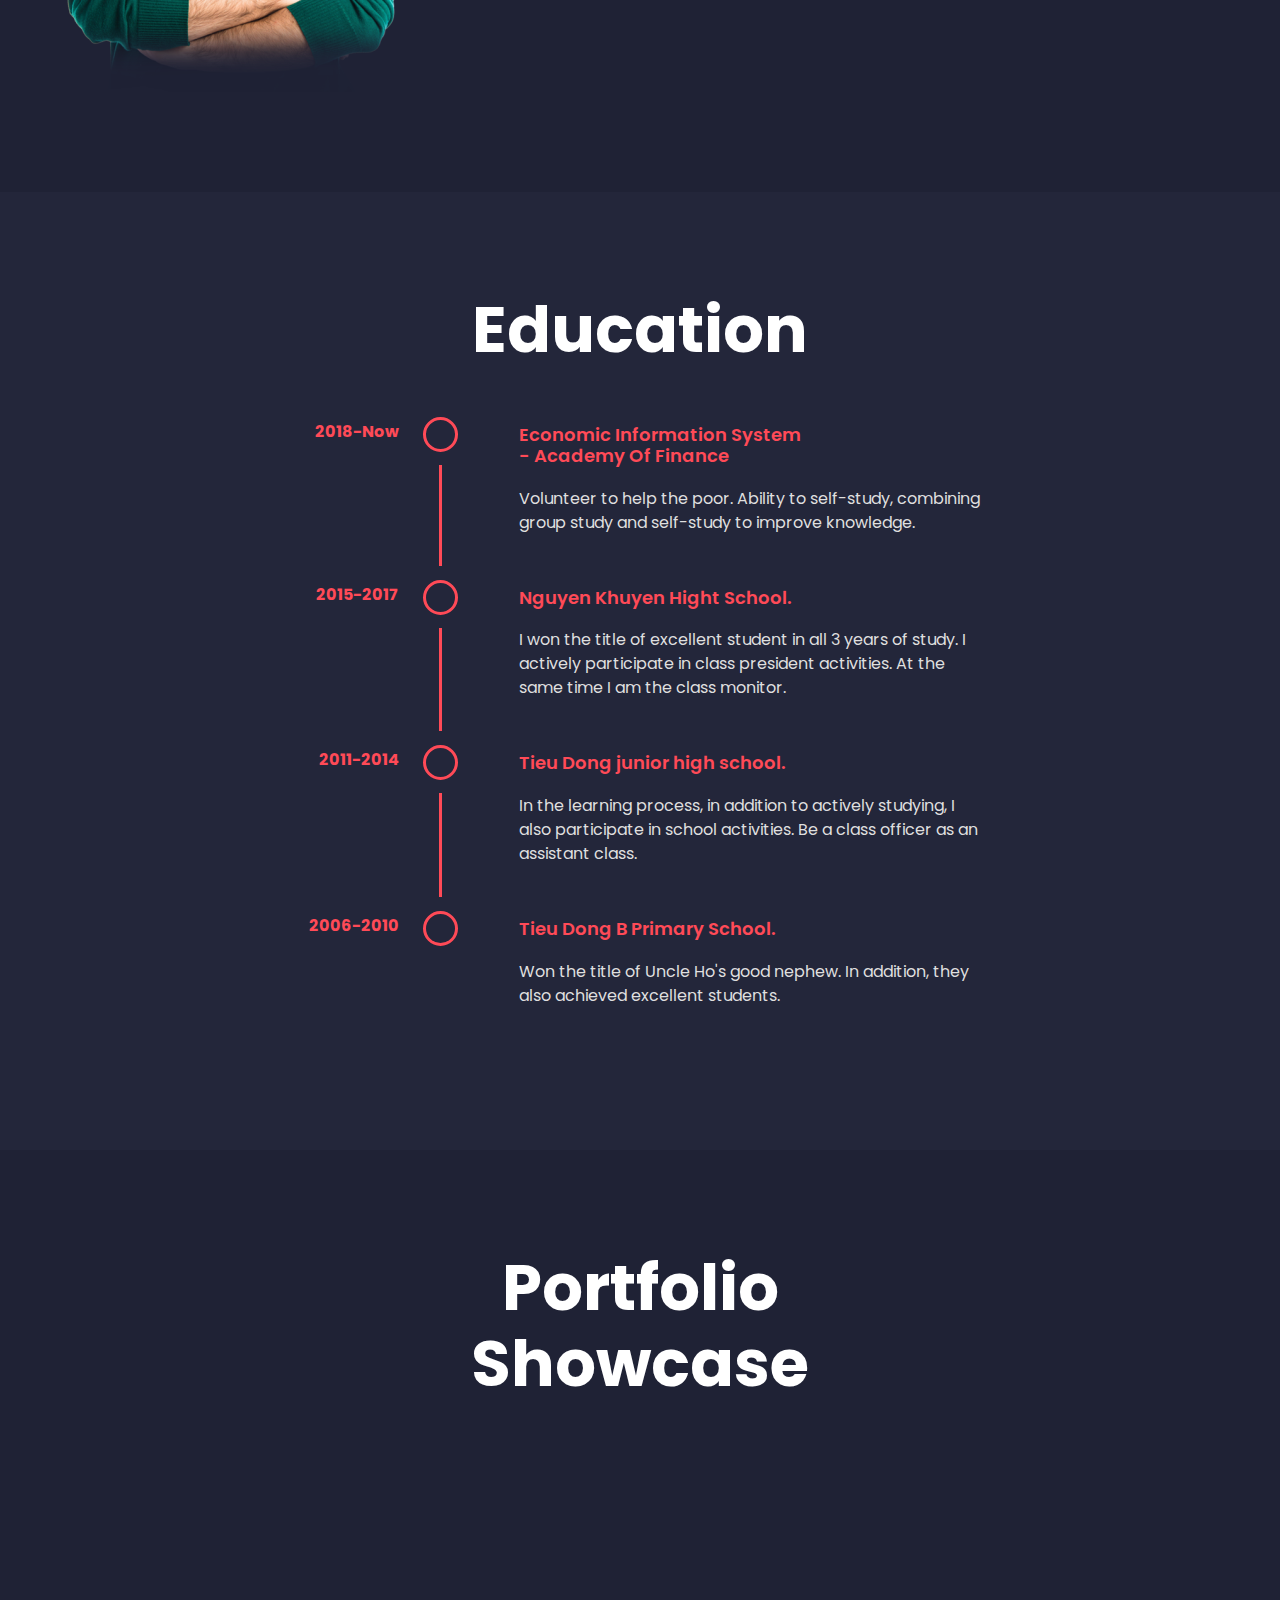
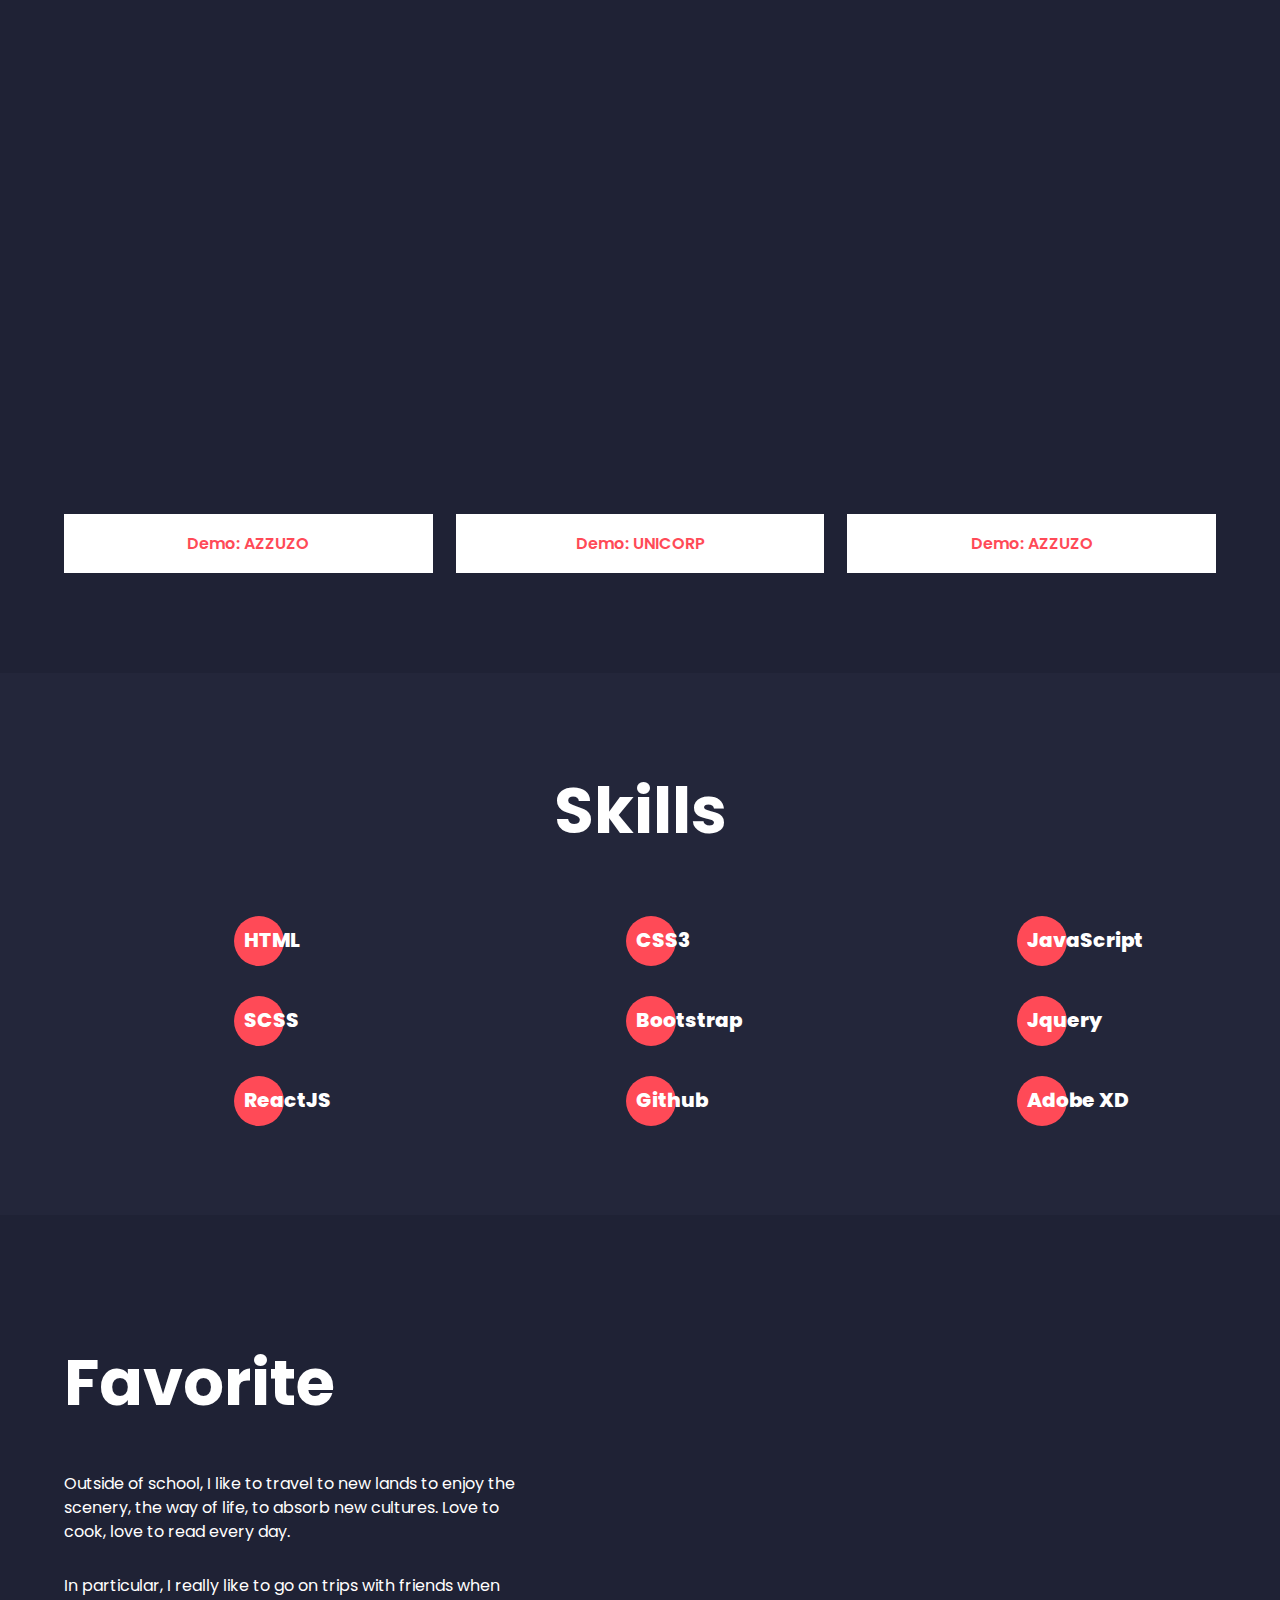
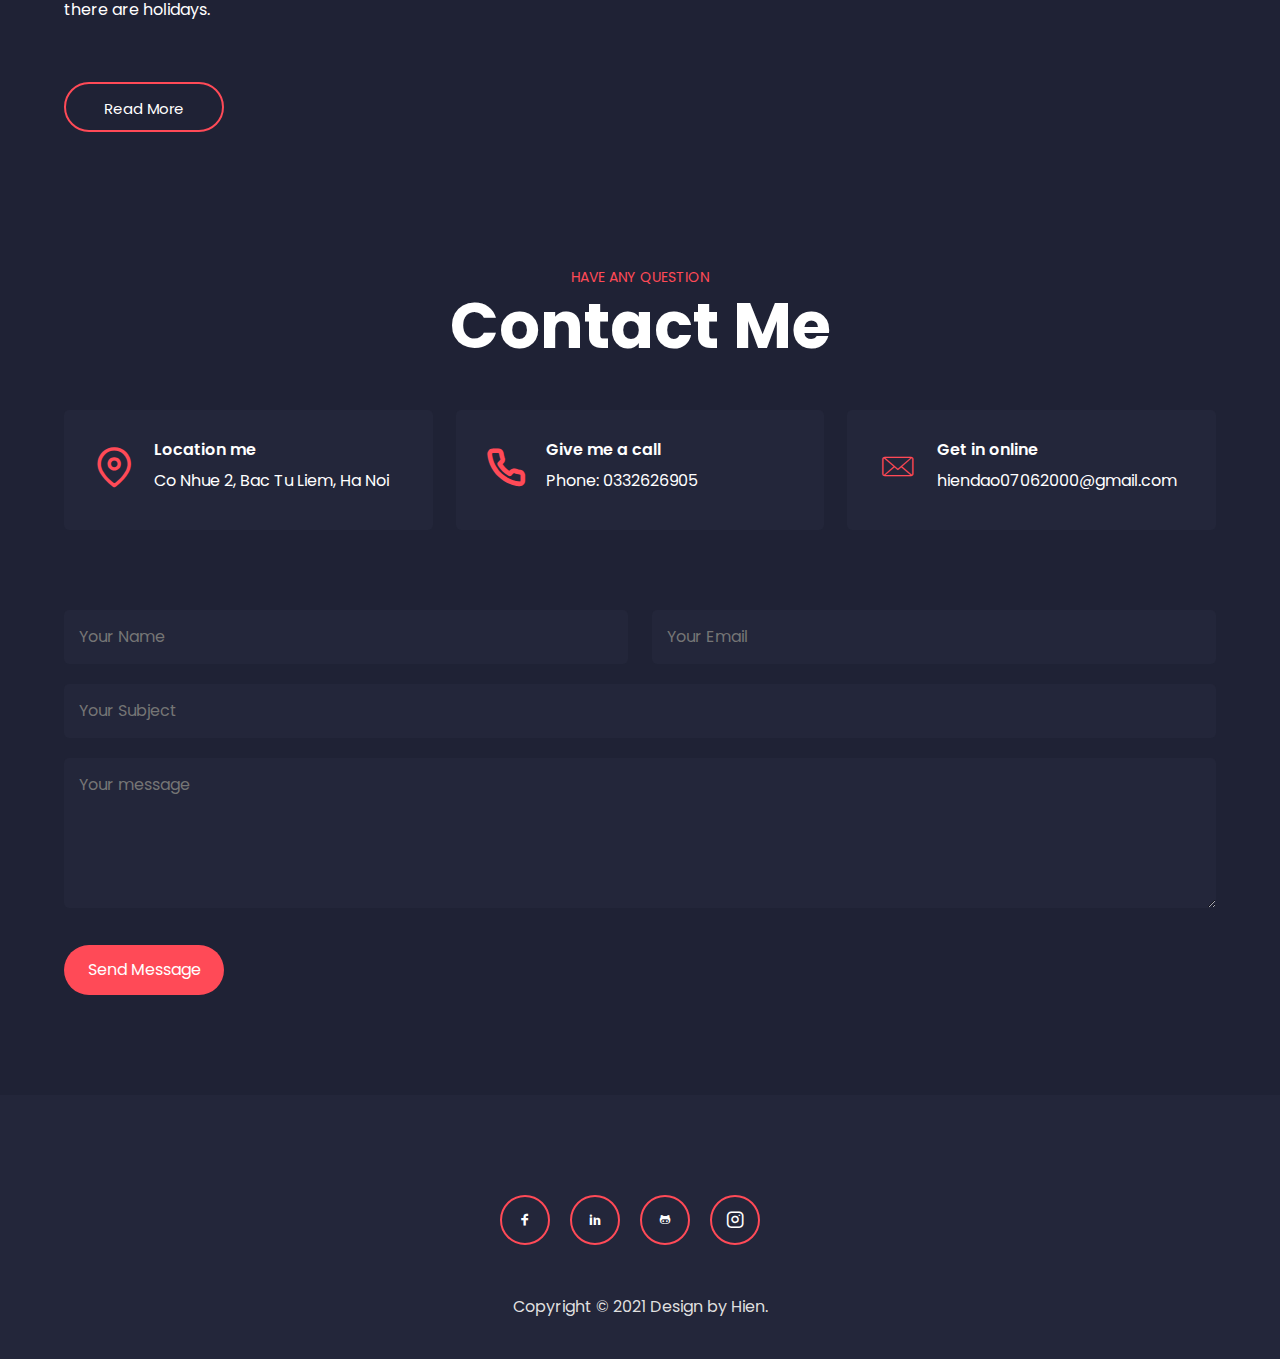
==== commit 3b792d4c: "Resume" ====
--- a/index.html
+++ b/index.html
@@ -28,16 +28,16 @@
                             <a href="" class="simple-link">Home</a>
                         </li>
                         <li class="item">
-                            <a href="" class="simple-link">About</a>
-                        </li>
-                        <li class="item">
-                            <a href="" class="simple-link">Portfolio</a>
-                        </li>
-                        <li class="item">
-                            <a href="" class="simple-link">Skill</a>
-                        </li>
-                        <li class="item">
-                            <a href="" class="simple-link">Contact</a>
+                            <a href=" #about" class="simple-link">About</a>
+                        </li>
+                        <li class="item">
+                            <a href=" #portfolio" class="simple-link">Portfolio</a>
+                        </li>
+                        <li class="item">
+                            <a href=" #skill" class="simple-link">Skills</a>
+                        </li>
+                        <li class="item">
+                            <a href=" #contact" class="simple-link">Contact</a>
                         </li>
                     </ul>
                 </div>
@@ -45,50 +45,57 @@
         </header>
         <!-- slider -->
         <div class="slider">
-            <div class="info-wrap">
-                <ul class="list-social">
-                    <li class="item">
+            <div class="left">
+                <div class="info-wrap">
+                    <ul class="list-social">
+                        <li class="item">
+                            <a href="" class="simple-link">
+                                <i class="icon-social-facebook"></i>
+                            </a>
+                        </li>
+                        <li class="item">
+                            <a href="" class="simple-link">
+                                <i class="icon-social-linkedin"></i>
+                            </a>
+                        </li>
+                        <li class="item">
+                            <a href="" class="simple-link">
+                                <i class="icon-social-github"></i>
+                            </a>
+                        </li>
+                        <li class="item">
+                            <a href="" class="simple-link">
+                                <i class="icon-instagram"></i>
+                            </a>
+                        </li>
+                    </ul>
+                    <h1 class="title">
+                        I am Hien
+                    </h1>
+                    <div class="desc">
+                        <p>I'm Hien, professional websites developer. I love looking at E-commerce web and dreaming of creating them.</p>
+                    </div>
+                    <div class="button">
                         <a href="" class="simple-link">
-                            <i class="icon-social-facebook"></i>
+                            My Portfolio
                         </a>
-                    </li>
-                    <li class="item">
-                        <a href="" class="simple-link">
-                            <i class="icon-social-linkedin"></i>
-                        </a>
-                    </li>
-                    <li class="item">
-                        <a href="" class="simple-link">
-                            <i class="icon-social-github"></i>
-                        </a>
-                    </li>
-                    <li class="item">
-                        <a href="" class="simple-link">
-                            <i class="icon-instagram"></i>
-                        </a>
-                    </li>
-                </ul>
-                <h1 class="title">
-                    I am Hien
-                </h1>
-                <div class="desc">
-                    <p>i'm Hien, professional websites developer. I love looking at E-commerce web and dreaming of creating them.</p>
-                </div>
-                <div class="button">
-                    <a href="" class="simple-link">
-                        My Portfolio
-                    </a>
+                    </div>
+                </div>
+            </div>
+            <div class="right">
+                <div class="thumbnail">
+                    <img src="assets/imgs/me-01-oiscg5p6xhb0wn2ew54ye53hi21rk30p2dh5pmlw5c.png" alt="">
                 </div>
             </div>
         </div>
         <!-- about-us -->
-        <section class="about-us"> 
+        <section class="about-us" id="about"> 
             <h2 class="heading">
                 About Me
             </h2>        
             <div class="about-wrap">
                 <div class="thumbnail">
-
+                    <img src="assets/imgs/me-01-oiscg5p6xhb0wn2ew54ye53hi21rk30p2dh5pmlw5c.png" alt="">
                 </div>
                 <div class="info-wrap">
                     <h3 class="heading">Hi There</h3>
@@ -174,7 +181,7 @@
             </ul>
         </section>
         <!-- project -->
-        <section class="project">
+        <section class="project" id="portfolio">
             <div class="project-wrap">
                 <h2 class="heading">
                     Portfolio<br /> Showcase
@@ -208,7 +215,7 @@
             </div>
         </section>
         <!-- skill -->
-        <section class="skill">
+        <section class="skill" id="skill" >
             <div class="heading-wrap">
                 <h2 class="heading">
                     Skills
@@ -260,7 +267,7 @@
             </div>
             <div class="right">
                 <ul class="list-favorite">
-                    <li class="item">
+                    <li class="item wow fadeInUp" data-wow-duration="1s">
                         <div class="icon">
                             <i class="icon-around"></i>
                         </div>
@@ -268,7 +275,7 @@
                             <span>Traveling</span>
                         </div>
                     </li>
-                    <li class="item">
+                    <li class="item wow fadeInUp" data-wow-duration="1s" data-wow-delay="0.2s">
                         <div class="icon">
                             <i class="icon-reading"></i>
                         </div>
@@ -276,7 +283,7 @@
                             <span>Reading Book</span>
                         </div>
                     </li>
-                    <li class="item">
+                    <li class="item wow fadeInUp" data-wow-duration="1s" data-wow-delay="0.4s">
                         <div class="icon">
                             <i class="icon-shopping-bag"></i>
                         </div>
@@ -284,7 +291,7 @@
                             <span>Shopping</span>
                         </div>
                     </li>
-                    <li class="item">
+                    <li class="item wow fadeInUp"data-wow-duration="1s" data-wow-delay="0.6s">                     
                         <div class="icon">
                             <i class="icon-thesis"></i>
                         </div>
@@ -296,7 +303,7 @@
             </div>
         </div>
         <!-- contact -->
-        <section class="contact">
+        <section class="contact" id="contact">
             <div class="heading-wrap">
                 <div class="sub-heading">
                     HAVE ANY QUESTION
@@ -388,6 +395,7 @@
                 <span>Copyright © 2021 Design by Hien.</span>
             </div>
         </footer>
+        
     </div>
 
     <script src="assets/js/jquery-3.5.1.min.js"></script>
--- a/style.css
+++ b/style.css
@@ -19,18 +19,18 @@
   margin: 0;
 }
 
+h2 {
+  font-weight: bold;
+  margin-bottom: 25px;
+  font-size: 64px;
+}
+
 li {
   list-style: none;
 }
 
 a:hover {
   text-decoration: none;
-}
-
-h2 {
-  font-size: 62px;
-  font-weight: bold;
-  margin-bottom: 25px;
 }
 
 .wrapper {
@@ -43,7 +43,11 @@
 .header {
   width: 100%;
   padding: 15px 5%;
-  background-color: #23263A;
+  background-color: #1f2235;
+  z-index: 10000;
+  opacity: 1;
+  -webkit-transition: all .3s ease;
+  transition: all .3s ease;
 }
 
 .header .navigation {
@@ -76,12 +80,65 @@
 
 .header .navigation .menu .list-item .item {
   margin-left: 40px;
+  position: relative;
+}
+
+.header .navigation .menu .list-item .item::before {
+  content: "";
+  position: absolute;
+  width: 0px;
+  height: 0px;
+  bottom: -2px;
+  left: 50%;
+  background: #ff4a57;
+  -webkit-transition: all .2s ease;
+  transition: all .2s ease;
+}
+
+.header .navigation .menu .list-item .item:hover::before {
+  left: 0;
+  width: 100%;
+  height: 2px;
+  -webkit-transition: all .2s ease;
+  transition: all .2s ease;
 }
 
 .header .navigation .menu .list-item .item .simple-link {
   font-size: 18px;
   color: #fff;
   font-weight: 500;
+}
+
+.header.active {
+  position: fixed;
+  -webkit-transition: header 3s;
+  transition: header 3s;
+}
+
+@-webkit-keyframes header {
+  from {
+    -webkit-transform: translateY(-100px);
+            transform: translateY(-100px);
+    opacity: 0;
+  }
+  to {
+    -webkit-transform: translateY(0);
+            transform: translateY(0);
+    opacity: 1;
+  }
+}
+
+@keyframes header {
+  from {
+    -webkit-transform: translateY(-100px);
+            transform: translateY(-100px);
+    opacity: 0;
+  }
+  to {
+    -webkit-transform: translateY(0);
+            transform: translateY(0);
+    opacity: 1;
+  }
 }
 
 .slider {
@@ -89,27 +146,30 @@
   height: 100vh;
   background: #23263A;
   padding: 0 5%;
-  position: relative;
-  color: #fff;
-}
-
-.slider .info-wrap {
-  max-width: 50%;
-  position: absolute;
-  top: 50%;
-  left: 5%;
-  -webkit-transform: translateY(-50%);
-          transform: translateY(-50%);
-}
-
-.slider .info-wrap .list-social {
+  color: #fff;
+  display: -webkit-box;
+  display: -ms-flexbox;
+  display: flex;
+  -ms-flex-wrap: wrap;
+      flex-wrap: wrap;
+  -webkit-box-pack: justify;
+      -ms-flex-pack: justify;
+          justify-content: space-between;
+}
+
+.slider .left {
+  width: 50%;
+  margin: auto 0;
+}
+
+.slider .left .info-wrap .list-social {
   display: -webkit-box;
   display: -ms-flexbox;
   display: flex;
   margin-bottom: 50px;
 }
 
-.slider .info-wrap .list-social .item {
+.slider .left .info-wrap .list-social .item {
   width: 50px;
   height: 50px;
   border: 2px solid #ff4a57;
@@ -121,33 +181,33 @@
   margin-right: 20px;
 }
 
-.slider .info-wrap .list-social .item .simple-link i {
+.slider .left .info-wrap .list-social .item .simple-link i {
   color: #fff;
   font-size: 18px;
 }
 
-.slider .info-wrap .list-social .item:hover {
+.slider .left .info-wrap .list-social .item:hover {
   background-color: #ff4a57;
   -webkit-transition: all .3s ease;
   transition: all .3s ease;
 }
 
-.slider .info-wrap .title {
+.slider .left .info-wrap .title {
   font-size: 62px;
   font-weight: bold;
   color: #fff;
 }
 
-.slider .info-wrap .desc {
+.slider .left .info-wrap .desc {
   margin-bottom: 50px;
 }
 
-.slider .info-wrap .desc p {
+.slider .left .info-wrap .desc p {
   font-size: 24px;
   font-weight: 300;
 }
 
-.slider .info-wrap .button {
+.slider .left .info-wrap .button {
   width: 160px;
   height: 50px;
   border-radius: 50px;
@@ -156,18 +216,38 @@
   line-height: 50px;
   -webkit-transition: all .3s ease;
   transition: all .3s ease;
-}
-
-.slider .info-wrap .button .simple-link {
+  position: relative;
+}
+
+.slider .left .info-wrap .button::after {
+  content: " ";
+  position: absolute;
+  top: 0;
+  left: -2px;
+  width: 0px;
+  height: 50px;
+  border-radius: 50px;
+  -webkit-transition: all .3s ease;
+  transition: all .3s ease;
+  z-index: -1;
+}
+
+.slider .left .info-wrap .button .simple-link {
   text-align: center;
   color: #fff;
   font-size: 15px;
 }
 
-.slider .info-wrap .button:hover {
+.slider .left .info-wrap .button:hover::after {
+  width: 160px;
   -webkit-transition: all .3s ease;
   transition: all .3s ease;
   background-color: #ff4a57;
+}
+
+.slider .right {
+  width: 50%;
+  margin: auto 0;
 }
 
 .about-us {
@@ -186,6 +266,8 @@
   display: -webkit-box;
   display: -ms-flexbox;
   display: flex;
+  -ms-flex-wrap: wrap;
+      flex-wrap: wrap;
 }
 
 .about-us .about-wrap .thumbnail {
@@ -710,6 +792,8 @@
   -webkit-box-pack: justify;
       -ms-flex-pack: justify;
           justify-content: space-between;
+  -ms-flex-wrap: wrap;
+      flex-wrap: wrap;
 }
 
 .contact .form .info input {
@@ -785,4 +869,180 @@
 footer .copy-right span {
   color: #dfdfdf;
 }
+
+@media (max-width: 1200px) {
+  .contact-wrap .list-contact .item {
+    padding: 30px 20px;
+  }
+  .contact-wrap .list-contact .item .info {
+    margin-left: 20px;
+  }
+  .contact-wrap .list-contact .item .info .desc p {
+    font-size: 16px;
+  }
+}
+
+@media (max-width: 1200px) {
+  h2 {
+    font-size: 54px;
+  }
+  .education .list-education {
+    max-width: 70%;
+    padding: 20px 0 0 150px;
+  }
+  .education .list-education .timeline-event {
+    margin: 0 0 42px 0px;
+  }
+  .skill .skill-wrap .item {
+    padding-left: 110px;
+  }
+  .contact .contact-wrap .list-contact .item {
+    padding: 30px 20px;
+  }
+  .contact .contact-wrap .list-contact .item .info {
+    margin-left: 20px;
+  }
+  .contact .contact-wrap .list-contact .item .info .desc p {
+    font-size: 16px;
+  }
+  .contact .contact-wrap .list-contact .item:nth-child(1), .contact .contact-wrap .list-contact .item:nth-child(2) {
+    width: 49%;
+  }
+  .contact .contact-wrap .list-contact .item:nth-child(3) {
+    width: 100%;
+    margin-top: 20px;
+  }
+}
+
+@media (max-width: 992px) {
+  h2 {
+    font-size: 46px;
+  }
+  .slider .left .info-wrap .desc p {
+    font-size: 22px;
+  }
+  .skill-wrap .skill-wrap .item {
+    padding-left: 110px;
+  }
+}
+
+@media (max-width: 768px) {
+  h2 {
+    font-size: 42px;
+  }
+  .slider .left .info-wrap .desc p {
+    font-size: 20px;
+  }
+  .slider .right {
+    display: none;
+  }
+  .skill .skill-wrap .item {
+    width: 50%;
+    padding-left: 120px;
+  }
+  .favorite .right {
+    margin-top: 50px;
+  }
+  .contact .contact-wrap .list-contact .item {
+    padding: 30px 20px;
+  }
+  .contact .contact-wrap .list-contact .item .info {
+    margin-left: 20px;
+  }
+  .contact .contact-wrap .list-contact .item .info .desc p {
+    font-size: 16px;
+  }
+  .contact .contact-wrap .list-contact .item:nth-child(1), .contact .contact-wrap .list-contact .item:nth-child(2) {
+    width: 100%;
+  }
+  .contact .contact-wrap .list-contact .item:nth-child(3) {
+    width: 100%;
+  }
+}
+
+@media (max-width: 576px) {
+  h2 {
+    font-size: 42px;
+  }
+  .slider .left {
+    width: 100%;
+  }
+  .slider .right {
+    width: 100%;
+  }
+  .contact .contact-wrap .list-contact .item {
+    width: 100%;
+  }
+  .contact .contact-wrap .list-contact .item:nth-child(3) {
+    margin-top: 0;
+    margin-bottom: 0;
+  }
+}
+
+@media (max-width: 480px) {
+  h2 {
+    font-size: 42px;
+  }
+  .header .navigation .menu {
+    display: none;
+  }
+  .slider {
+    width: 100%;
+  }
+  .slider .left .info-wrap {
+    max-width: 100%;
+    padding-right: 0px;
+  }
+  .slider .left .info-wrap .desc p {
+    font-size: 18px;
+  }
+  .about-us .about-wrap .thumbnail {
+    width: 100%;
+  }
+  .about-us .about-wrap .info-wrap {
+    width: 100%;
+  }
+  .education .list-education {
+    max-width: 100%;
+  }
+  .education .list-education .timeline-event .timeline-event-content {
+    margin-left: 20px;
+  }
+  .education .list-education .timeline-event .timeline-event-content .title {
+    font-size: 16px;
+  }
+  .education .list-education .timeline-event .timeline-event-content p {
+    font-size: 14px;
+  }
+  .education .list-education .timeline-event .timeline-event-date {
+    left: -60px;
+  }
+  .project .thumbnail-wrap .item {
+    width: 100%;
+  }
+  .project .thumbnail-wrap .item:nth-child(2) {
+    margin: 20px 0;
+  }
+  .skill .skill-wrap .item {
+    width: 50%;
+    padding-left: 60px;
+  }
+  .favorite .left {
+    width: 100%;
+  }
+  .favorite .right {
+    width: 100%;
+    margin-top: 50px;
+  }
+  .contact .contact-wrap .list-contact .item {
+    width: 100%;
+    margin-bottom: 20px;
+  }
+  .contact .form .info input {
+    width: 100%;
+  }
+  .contact .form .info input:nth-child(1) {
+    margin-top: -20px;
+  }
+}
 /*# sourceMappingURL=style.css.map */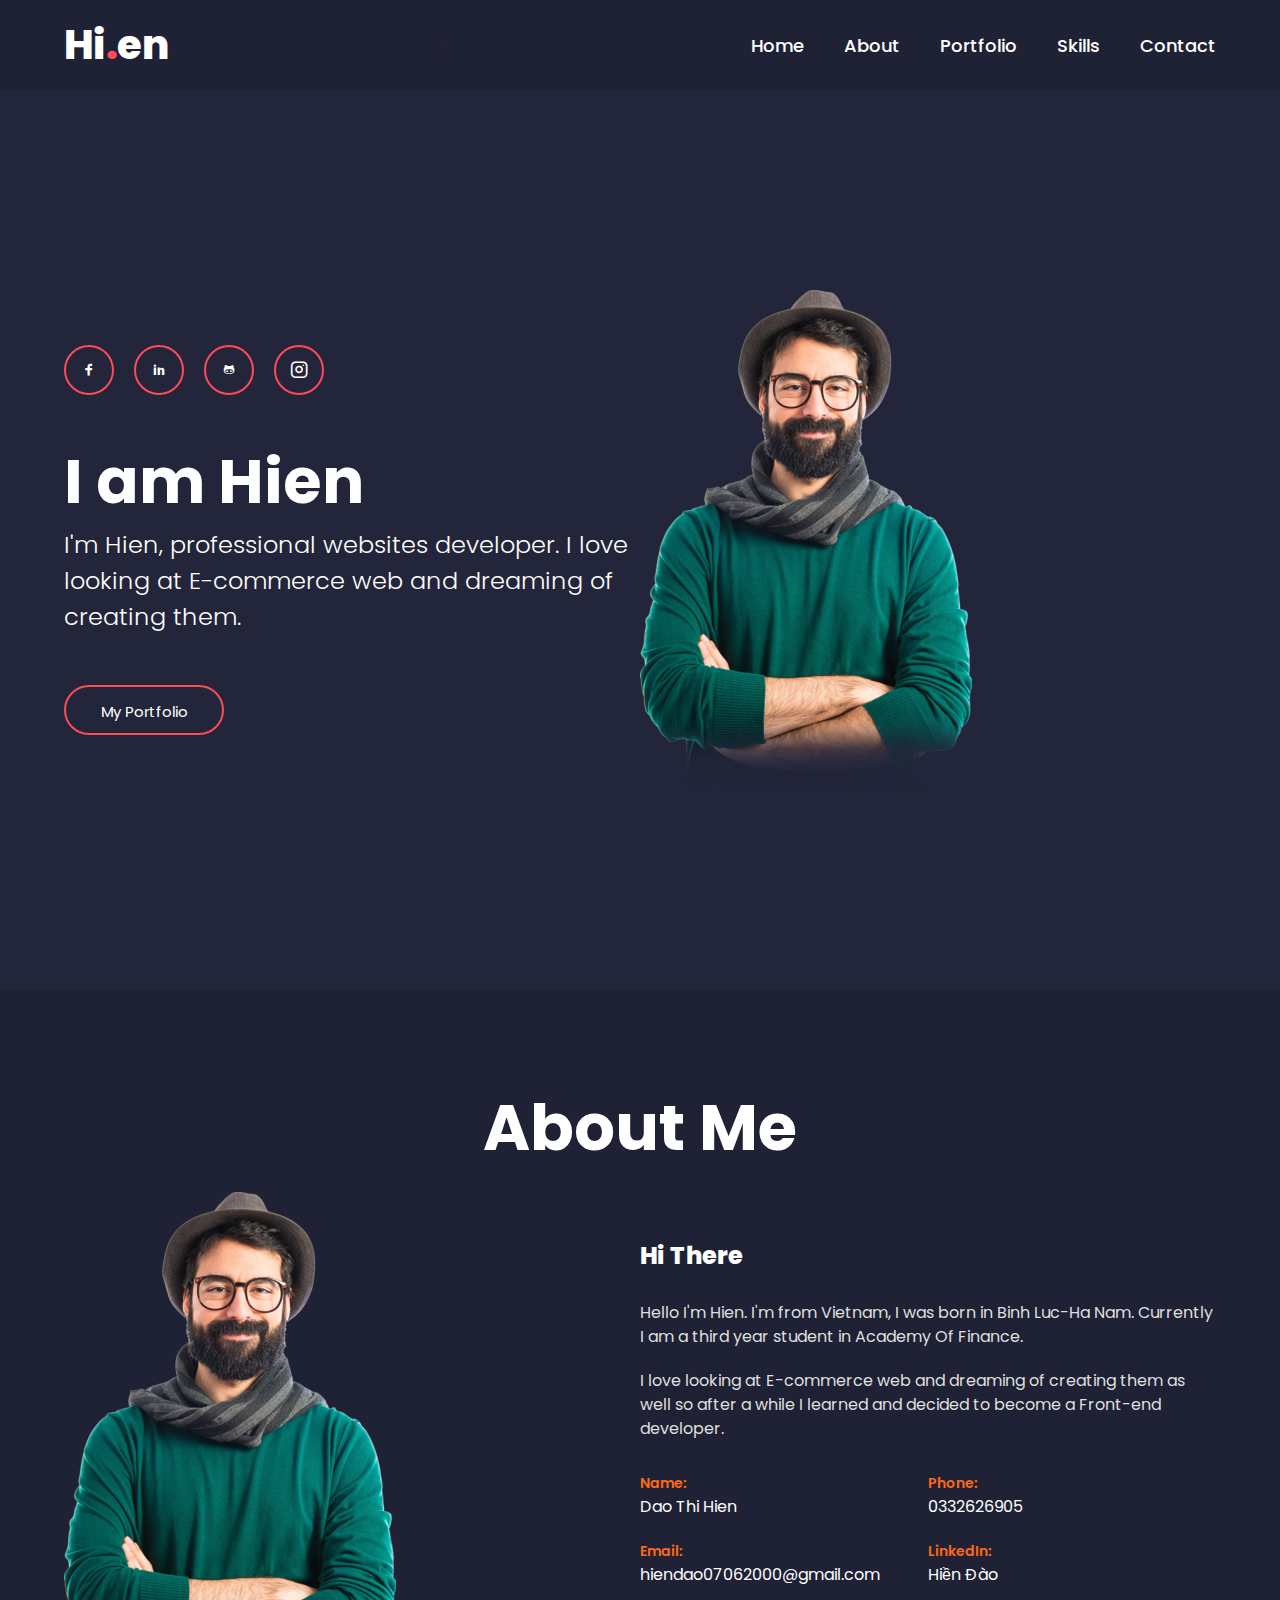
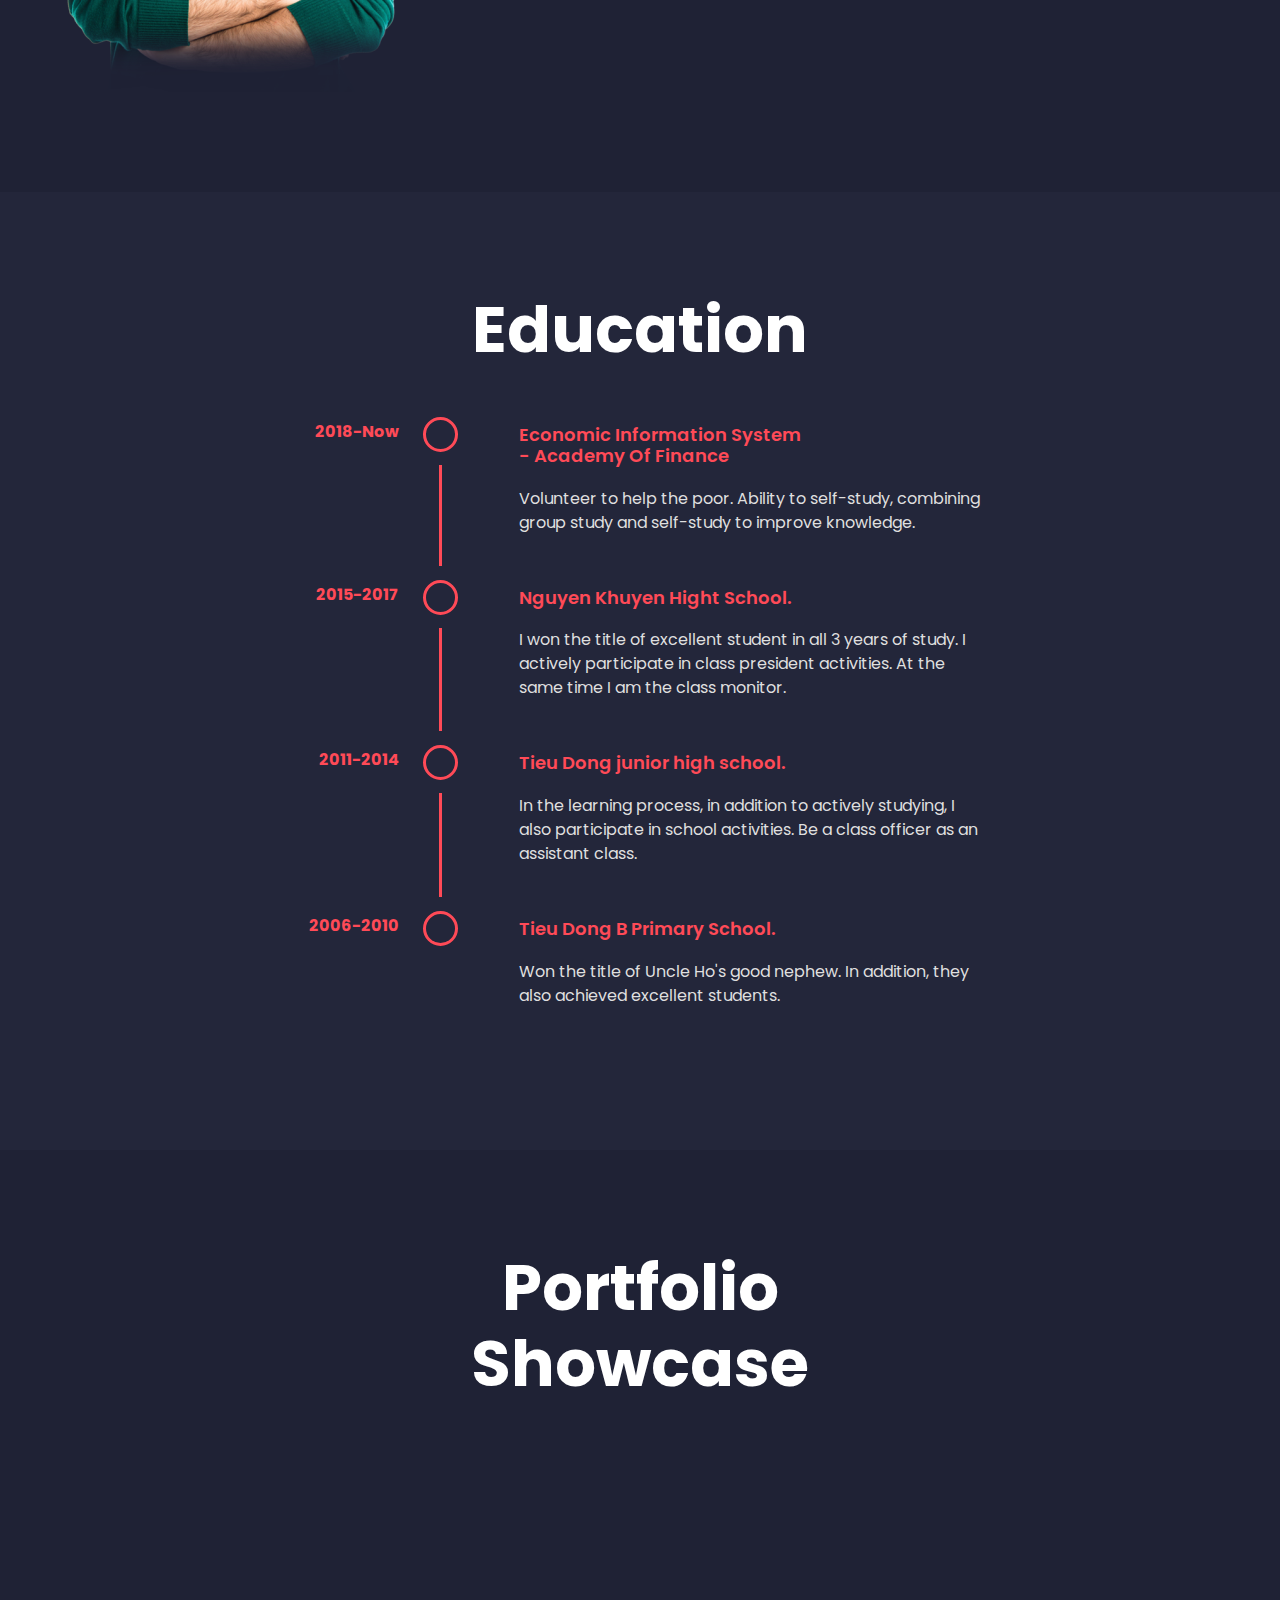
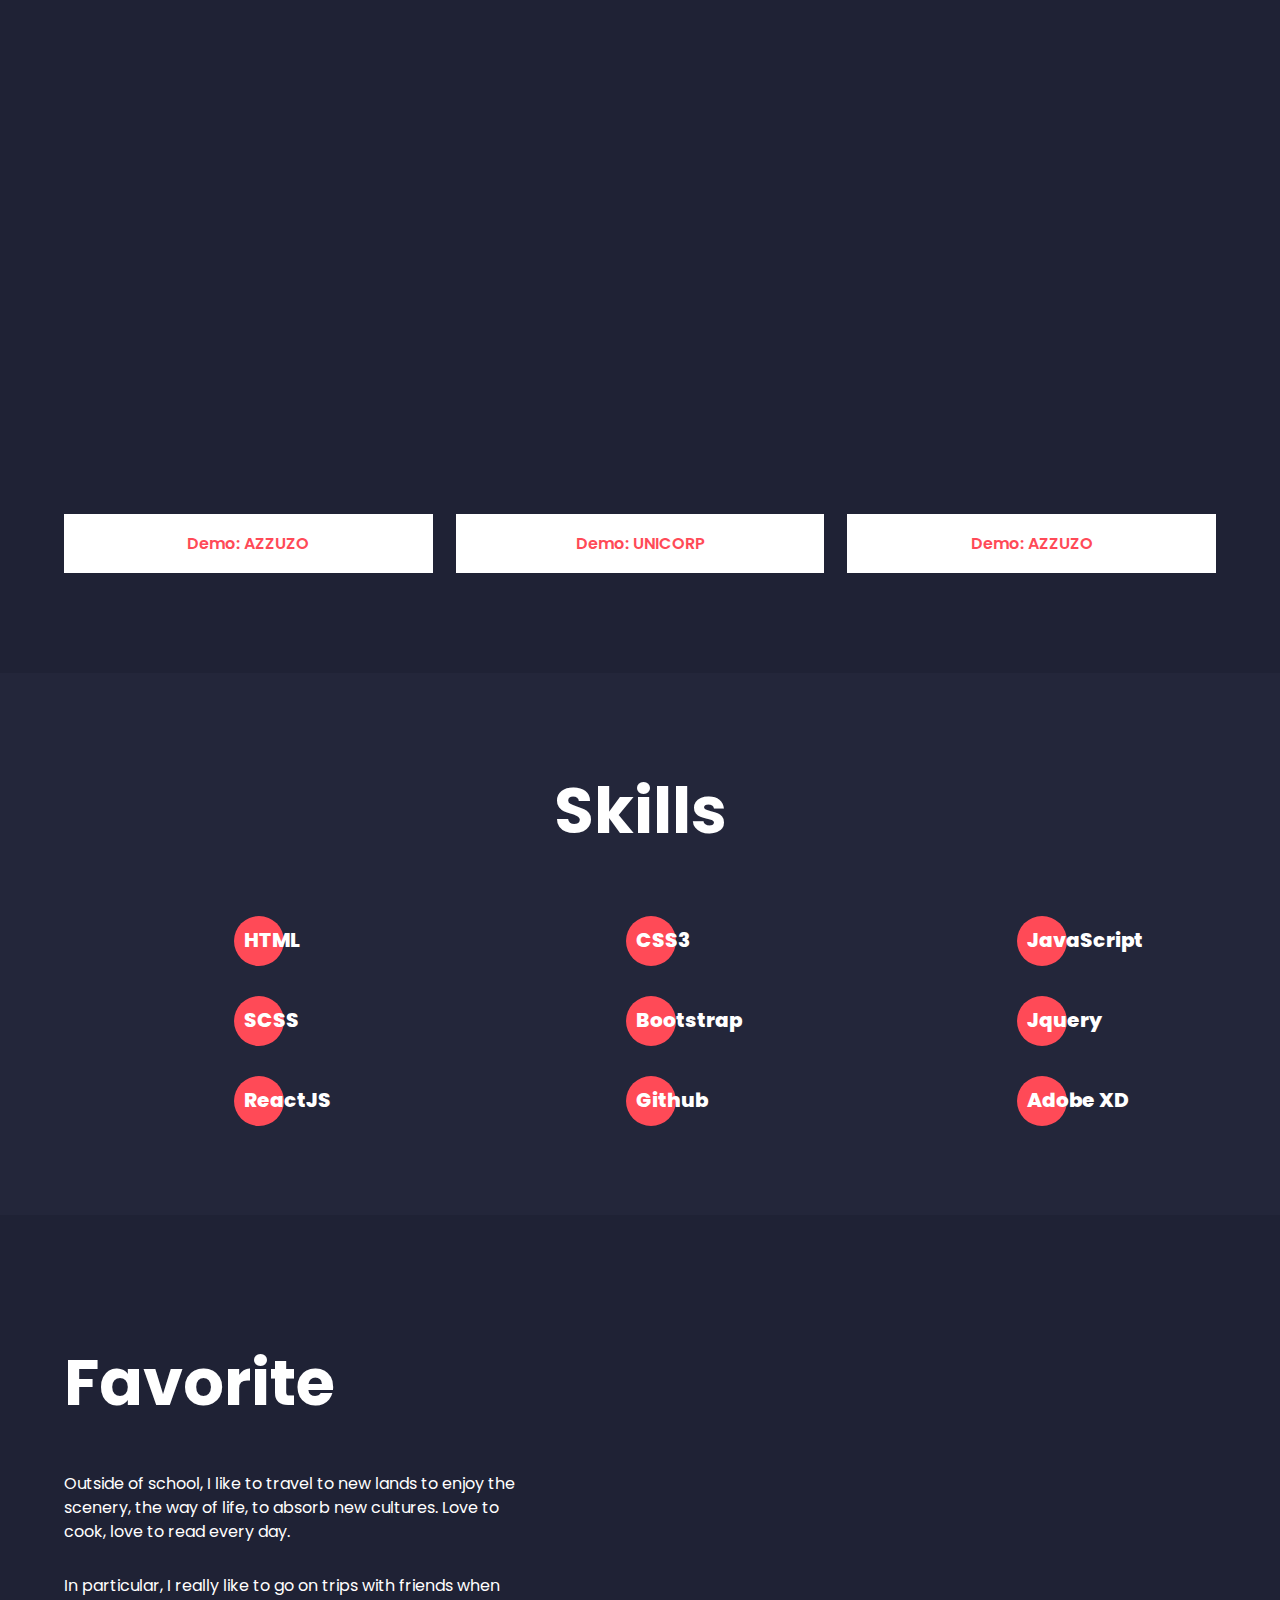
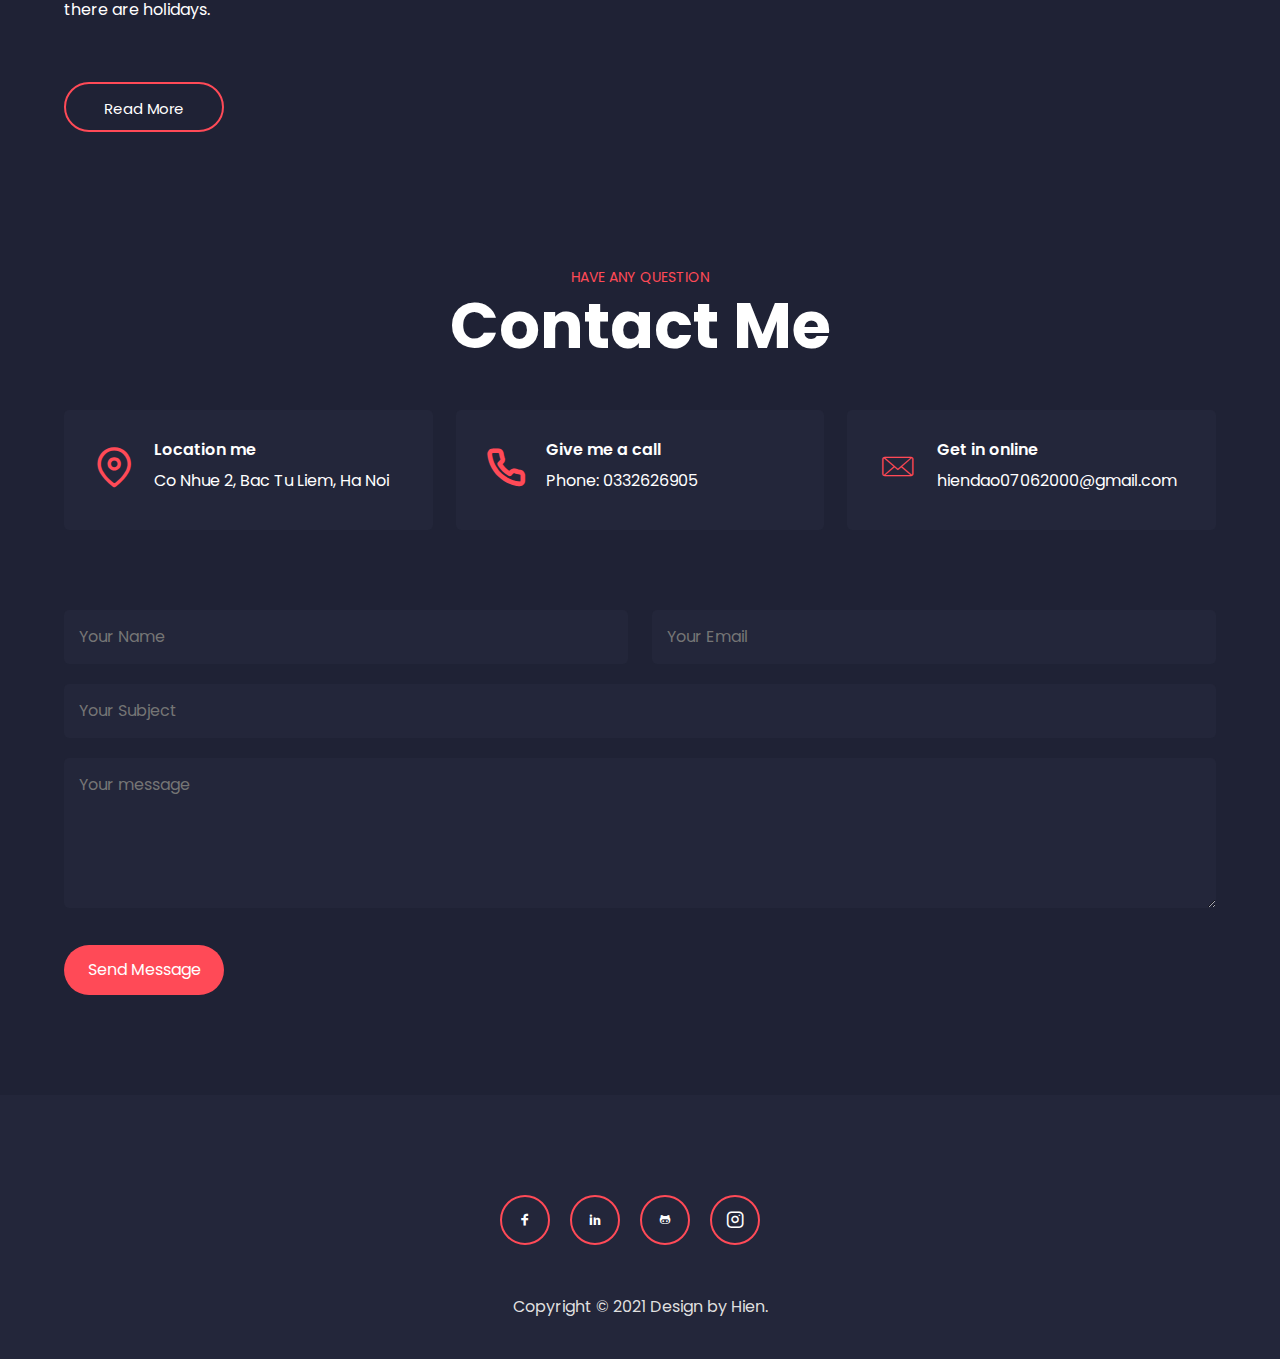
==== commit 6b2ad130: "Resume" ====
--- a/index.html
+++ b/index.html
@@ -17,15 +17,18 @@
     <!-- wrapper -->
     <div class="wrapper">
         <!-- header -->
-        <header class="header">
+        <header class="header" id="header">
             <div class="navigation">
                 <div class="logo">
                     Hi<span>.</span>en
                 </div>
+                <div class="navbar">
+                    <i class="icon-menu"></i>
+                </div>
                 <div class="menu">
                     <ul class="list-item">
                         <li class="item">
-                            <a href="" class="simple-link">Home</a>
+                            <a href=" #header" class="simple-link">Home</a>
                         </li>
                         <li class="item">
                             <a href=" #about" class="simple-link">About</a>
--- a/style.css
+++ b/style.css
@@ -871,20 +871,11 @@
 }
 
 @media (max-width: 1200px) {
-  .contact-wrap .list-contact .item {
-    padding: 30px 20px;
-  }
-  .contact-wrap .list-contact .item .info {
-    margin-left: 20px;
-  }
-  .contact-wrap .list-contact .item .info .desc p {
-    font-size: 16px;
-  }
-}
-
-@media (max-width: 1200px) {
   h2 {
     font-size: 54px;
+  }
+  .header .navigation .navbar {
+    display: none;
   }
   .education .list-education {
     max-width: 70%;
@@ -918,6 +909,9 @@
   h2 {
     font-size: 46px;
   }
+  .header .navigation .navbar {
+    display: none;
+  }
   .slider .left .info-wrap .desc p {
     font-size: 22px;
   }
@@ -964,6 +958,118 @@
   h2 {
     font-size: 42px;
   }
+  .header {
+    opacity: 1;
+    position: fixed;
+  }
+  .header.active {
+    opacity: 1;
+  }
+  .header .navigation .navbar {
+    display: block;
+    font-size: 30px;
+    padding: 0;
+  }
+  .header .navigation .navbar i {
+    color: #ff4a57;
+  }
+  .header .navigation .menu {
+    position: fixed;
+    opacity: 0;
+    top: 80px;
+    left: 0;
+    width: 0%;
+    height: 100vh;
+    background: #23263A;
+    -webkit-transition: all .3s ease;
+    transition: all .3s ease;
+  }
+  .header .navigation .menu .list-item {
+    display: -webkit-box;
+    display: -ms-flexbox;
+    display: flex;
+    -webkit-box-orient: vertical;
+    -webkit-box-direction: normal;
+        -ms-flex-direction: column;
+            flex-direction: column;
+    position: absolute;
+    left: 5%;
+    top: 20%;
+    -webkit-transform: translateY(-20%);
+            transform: translateY(-20%);
+  }
+  .header .navigation .menu .list-item .item {
+    margin: 20px 0;
+    position: relative;
+  }
+  .header .navigation .menu .list-item .item::before {
+    content: "";
+    position: absolute;
+    width: 0;
+    height: 0;
+    bottom: -2px;
+    left: 0;
+    background: #ff4a57;
+    -webkit-transition: all .2s ease;
+    transition: all .2s ease;
+  }
+  .header .navigation .menu .list-item .item:hover::before {
+    width: 50%;
+    height: 2px;
+    -webkit-transition: all .2s ease;
+    transition: all .2s ease;
+  }
+  .header .navigation .menu .list-item .item .simple-link {
+    font-size: 22px;
+    font-weight: 500;
+    color: #fff;
+  }
+  .header .navigation .menu.active {
+    width: 100%;
+    opacity: 1;
+    -webkit-transition: all .3s ease;
+    transition: all .3s ease;
+  }
+  .header .navigation .menu.active .list-item {
+    display: -webkit-box;
+    display: -ms-flexbox;
+    display: flex;
+    -webkit-box-orient: vertical;
+    -webkit-box-direction: normal;
+        -ms-flex-direction: column;
+            flex-direction: column;
+    position: absolute;
+    left: 5%;
+    top: 20%;
+    -webkit-transform: translateY(-20%);
+            transform: translateY(-20%);
+  }
+  .header .navigation .menu.active .list-item .item {
+    margin: 20px 0;
+    position: relative;
+  }
+  .header .navigation .menu.active .list-item .item::before {
+    content: "";
+    position: absolute;
+    width: 0;
+    height: 0;
+    bottom: -2px;
+    left: 0;
+    background: #ff4a57;
+    -webkit-transition: all .2s ease;
+    transition: all .2s ease;
+  }
+  .header .navigation .menu.active .list-item .item:hover::before {
+    width: 50%;
+    height: 2px;
+    -webkit-transition: all .2s ease;
+    transition: all .2s ease;
+  }
+  .header .navigation .menu.active .list-item .item .simple-link {
+    font-size: 22px;
+    font-weight: 500;
+    color: #fff;
+  }
   .slider .left {
     width: 100%;
   }
@@ -983,9 +1089,6 @@
   h2 {
     font-size: 42px;
   }
-  .header .navigation .menu {
-    display: none;
-  }
   .slider {
     width: 100%;
   }
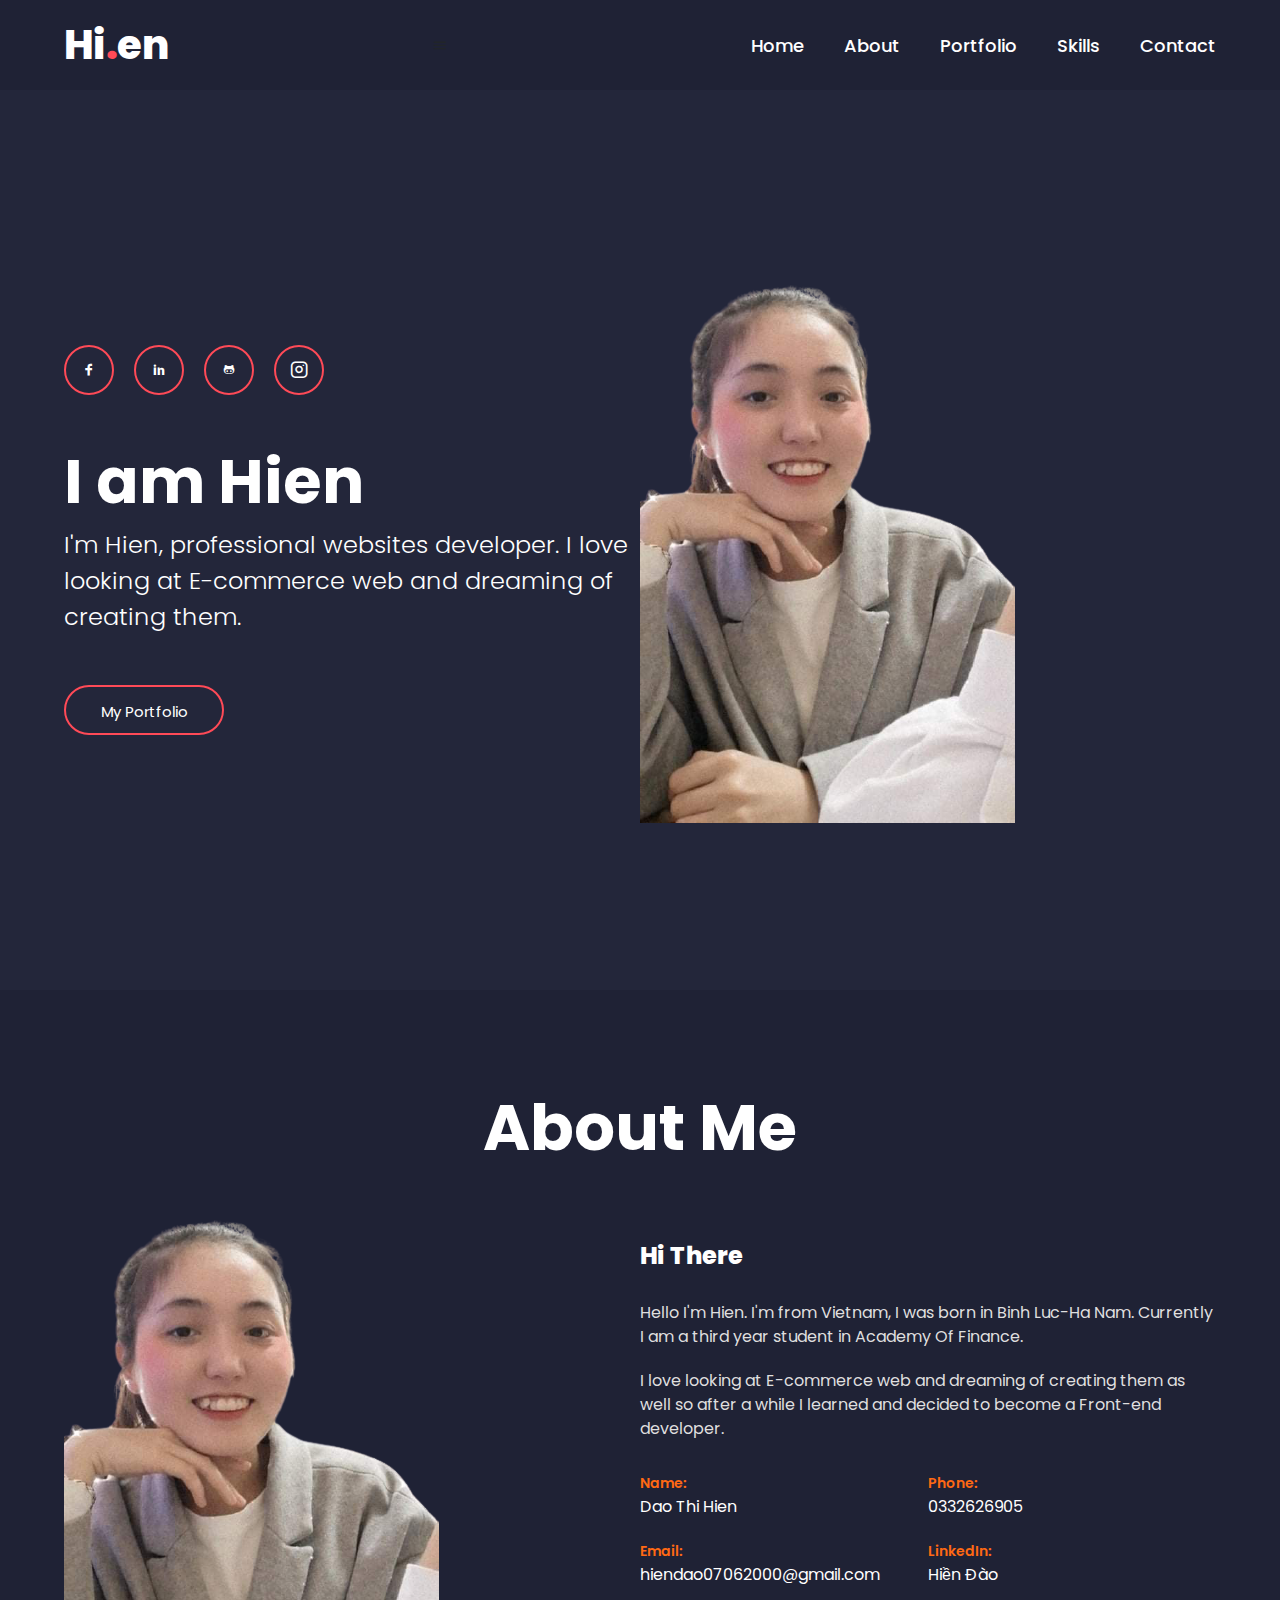
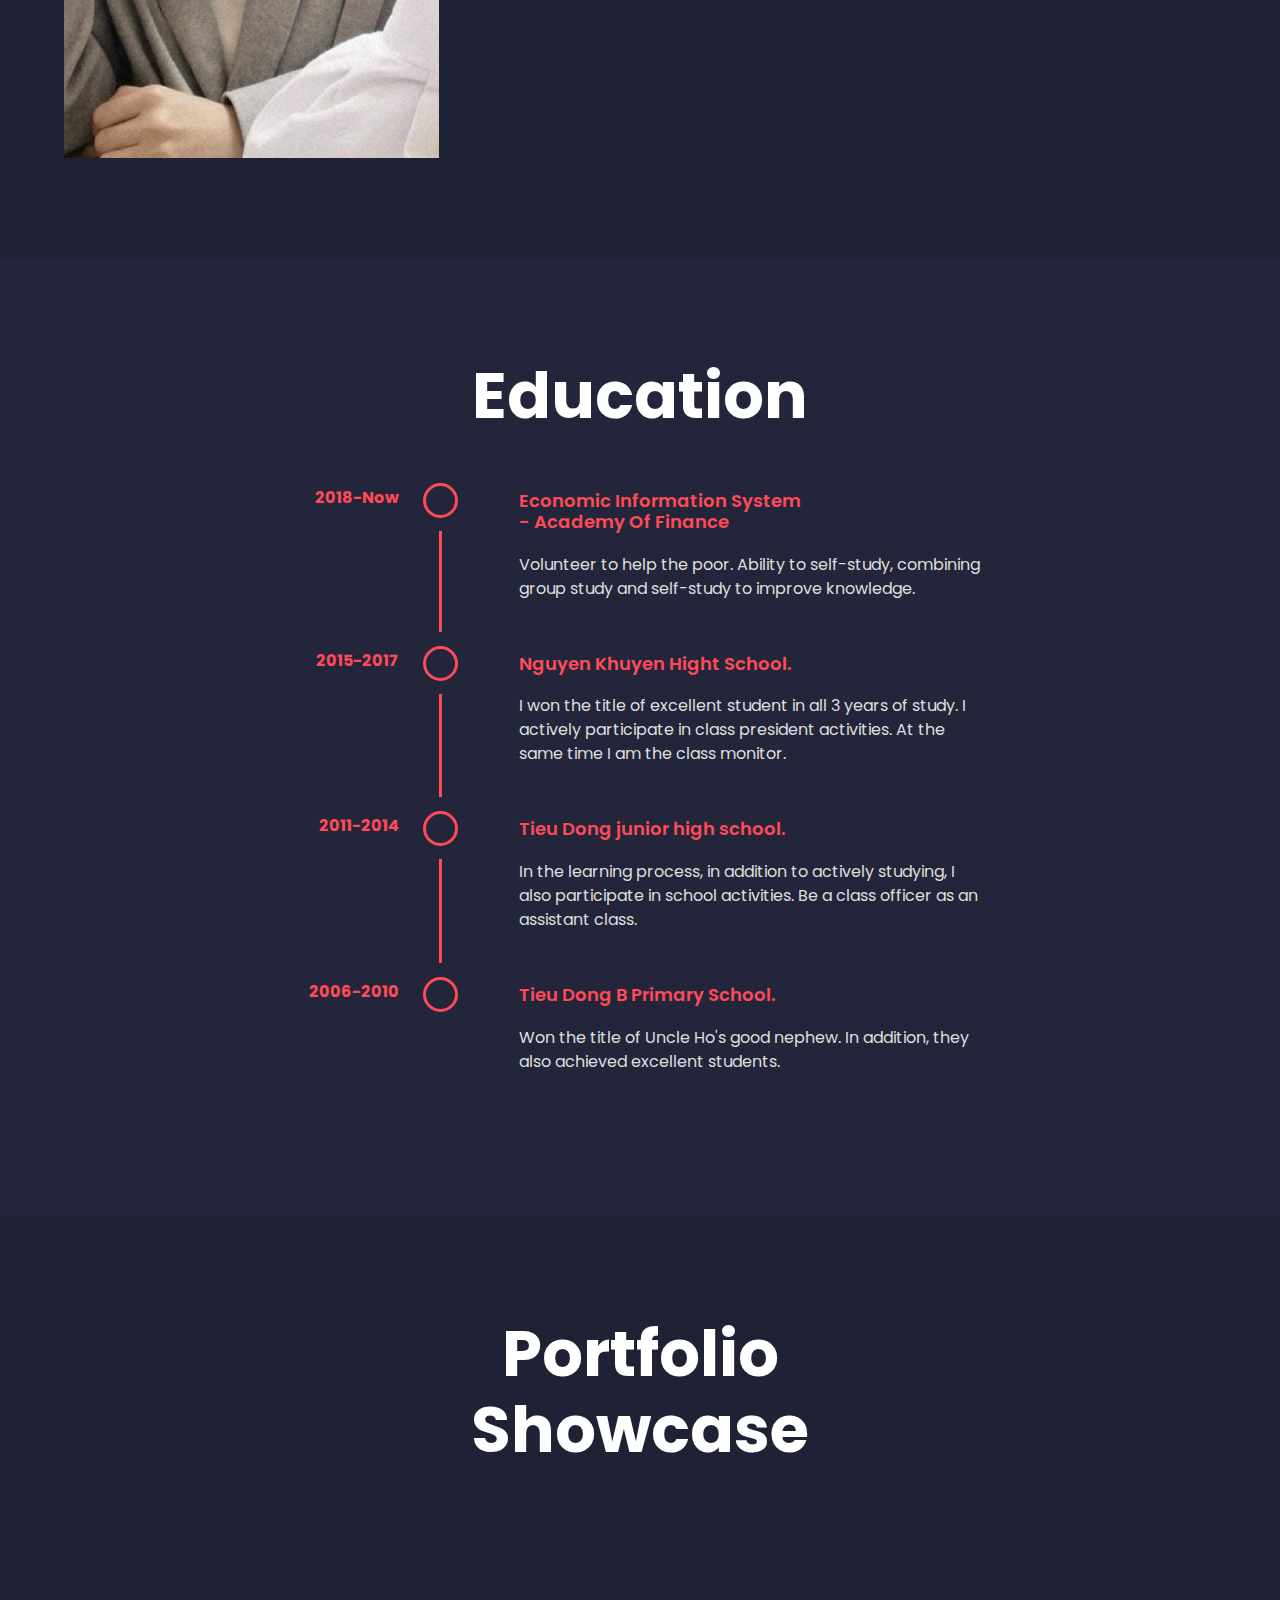
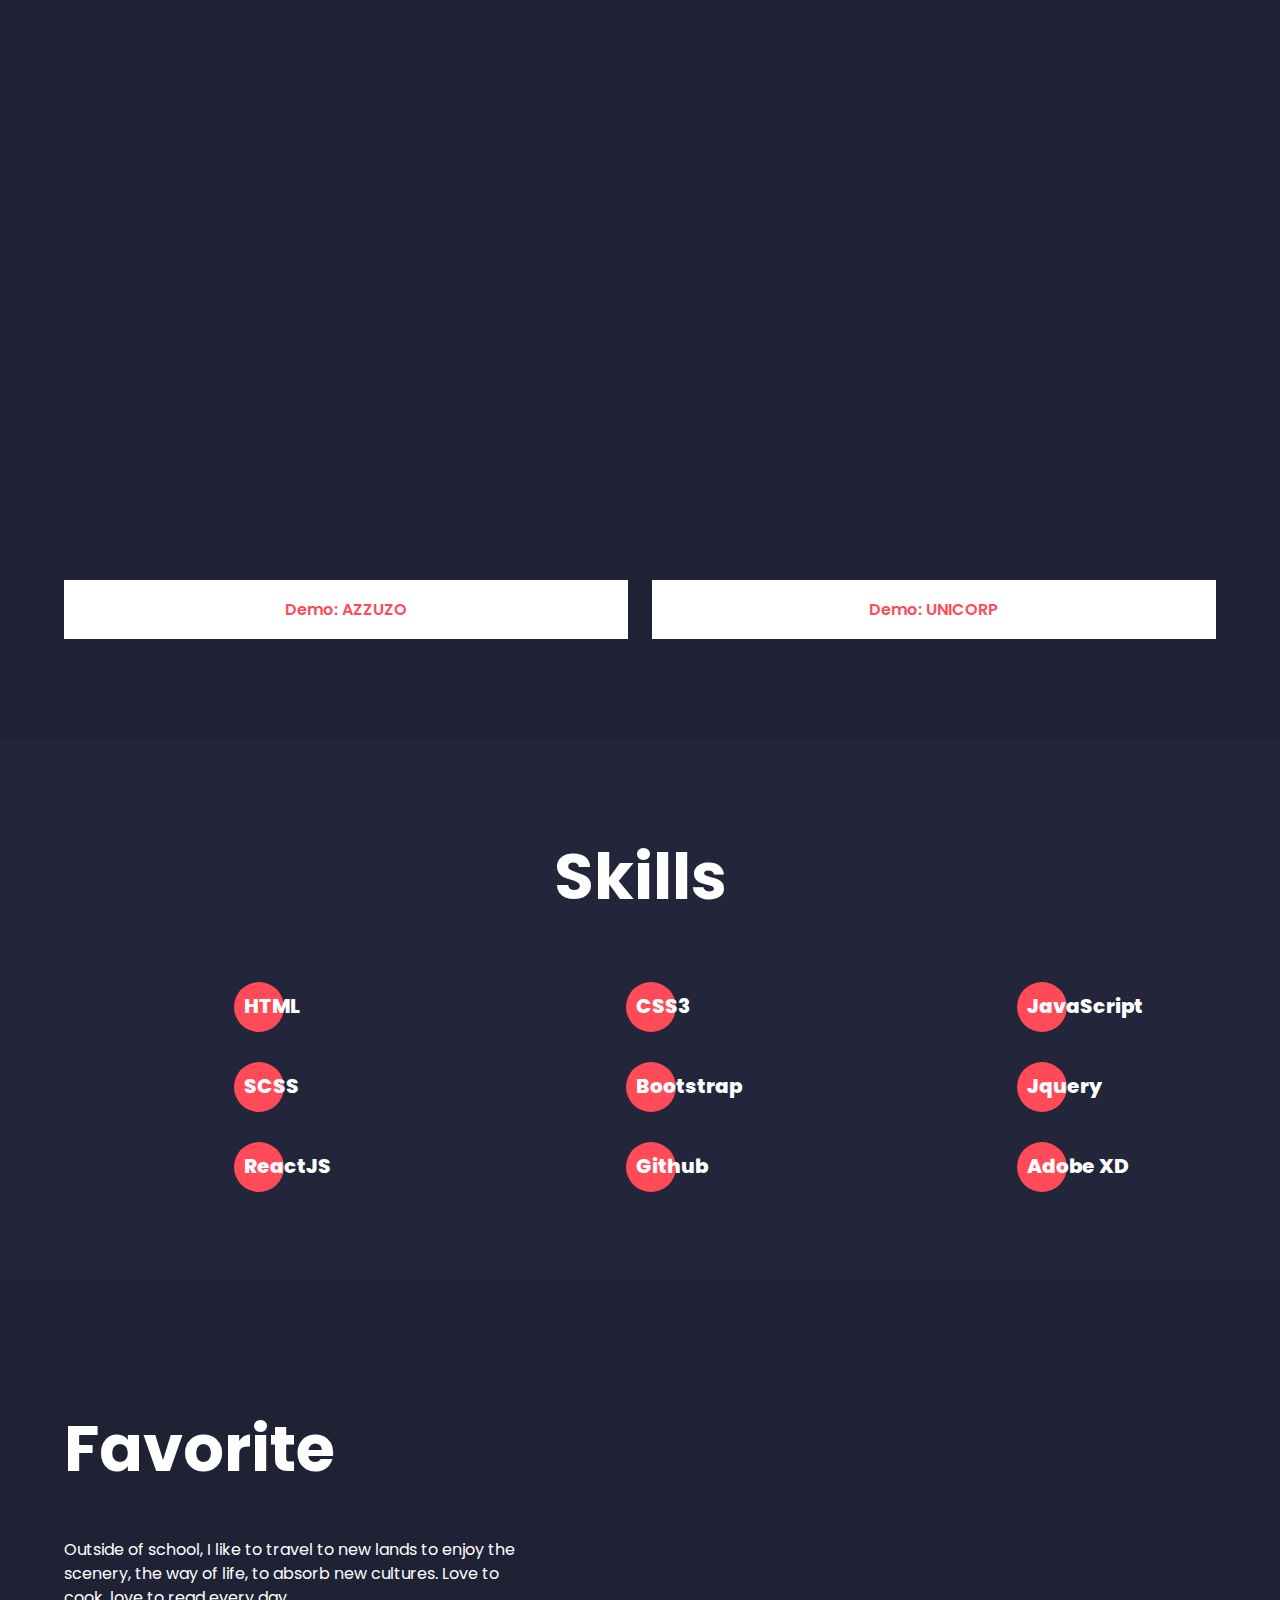
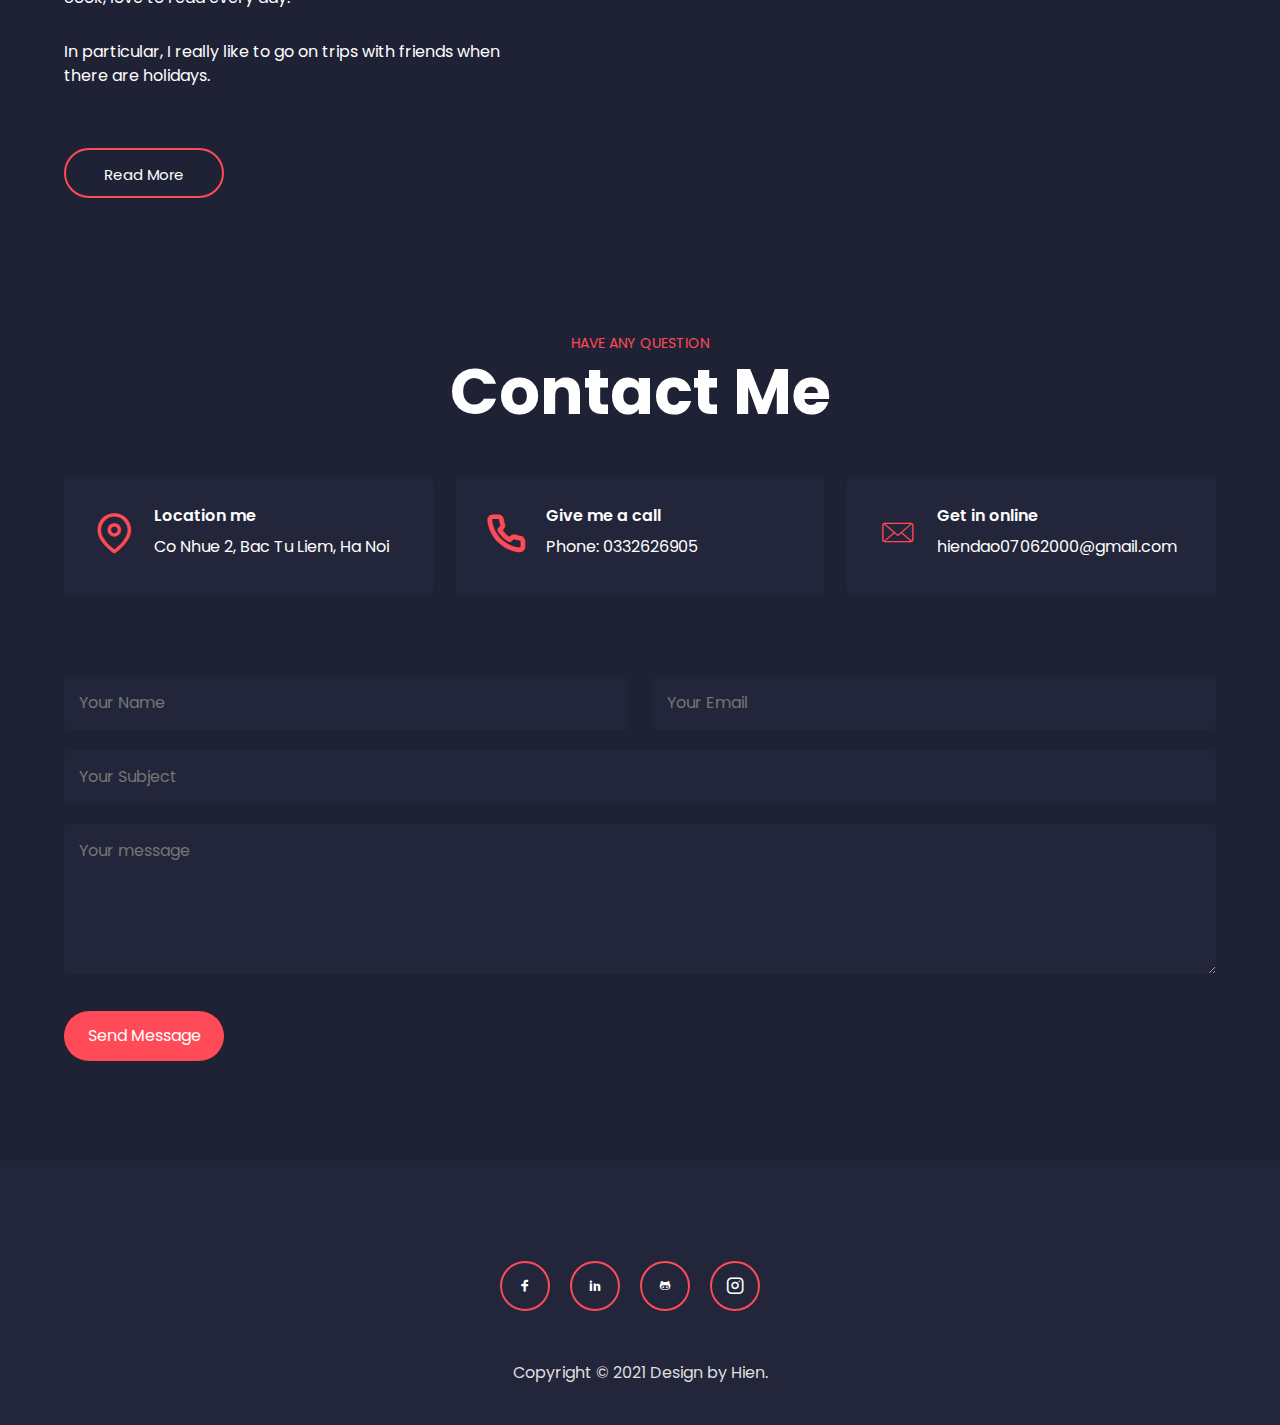
==== commit f7bdb672: "resume" ====
--- a/index.html
+++ b/index.html
@@ -52,22 +52,22 @@
                 <div class="info-wrap">
                     <ul class="list-social">
                         <li class="item">
-                            <a href="" class="simple-link">
+                            <a href="https://www.facebook.com/profile.php?id=100008101806517" class="simple-link">
                                 <i class="icon-social-facebook"></i>
                             </a>
                         </li>
                         <li class="item">
-                            <a href="" class="simple-link">
+                            <a href="https://www.linkedin.com/in/hiền-đào-878053196" class="simple-link">
                                 <i class="icon-social-linkedin"></i>
                             </a>
                         </li>
                         <li class="item">
-                            <a href="" class="simple-link">
+                            <a href="https://github.com/daohien/Resume" class="simple-link">
                                 <i class="icon-social-github"></i>
                             </a>
                         </li>
                         <li class="item">
-                            <a href="" class="simple-link">
+                            <a href="https://www.instagram.com/hien26.67/?hl=vi" class="simple-link">
                                 <i class="icon-instagram"></i>
                             </a>
                         </li>
@@ -87,7 +87,7 @@
             </div>
             <div class="right">
                 <div class="thumbnail">
-                    <img src="assets/imgs/me-01-oiscg5p6xhb0wn2ew54ye53hi21rk30p2dh5pmlw5c.png" alt="">
+                    <img src="assets/imgs/13b145faa402565c0f13-removebg-preview.png" alt="">
                 </div>
             </div>
         </div>
@@ -98,7 +98,7 @@
             </h2>        
             <div class="about-wrap">
                 <div class="thumbnail">
-                    <img src="assets/imgs/me-01-oiscg5p6xhb0wn2ew54ye53hi21rk30p2dh5pmlw5c.png" alt="">
+                    <img src="assets/imgs/13b145faa402565c0f13-removebg-preview.png" alt="">
                 </div>
                 <div class="info-wrap">
                     <h3 class="heading">Hi There</h3>
@@ -207,14 +207,6 @@
                         <h6 class="heading">Demo: UNICORP</h6>
                     </a>
                 </div>
-                <div class="item">
-                    <a href="https://daohien.github.io/azzuzo1701/">
-                        <div class="thumbnail">
-                            <img src="assets/imgs/01_Home_Architect_Multi_Page.png" alt="">
-                        </div>
-                        <h6 class="heading">Demo: AZZUZO</h6>
-                    </a>
-                </div>
             </div>
         </section>
         <!-- skill -->
@@ -374,22 +366,22 @@
         <footer>
             <ul class="list-social">
                 <li class="item">
-                    <a href="" class="simple-link">
+                    <a href="https://www.facebook.com/profile.php?id=100008101806517" class="simple-link">
                         <i class="icon-social-facebook"></i>
                     </a>
                 </li>
                 <li class="item">
-                    <a href="" class="simple-link">
+                    <a href="https://www.linkedin.com/in/hiền-đào-878053196" class="simple-link">
                         <i class="icon-social-linkedin"></i>
                     </a>
                 </li>
                 <li class="item">
-                    <a href="" class="simple-link">
+                    <a href="https://github.com/daohien/Resume" class="simple-link">
                         <i class="icon-social-github"></i>
                     </a>
                 </li>
                 <li class="item">
-                    <a href="" class="simple-link">
+                    <a href="https://www.instagram.com/hien26.67/?hl=vi" class="simple-link">
                         <i class="icon-instagram"></i>
                     </a>
                 </li>
--- a/style.css
+++ b/style.css
@@ -216,20 +216,6 @@
   line-height: 50px;
   -webkit-transition: all .3s ease;
   transition: all .3s ease;
-  position: relative;
-}
-
-.slider .left .info-wrap .button::after {
-  content: " ";
-  position: absolute;
-  top: 0;
-  left: -2px;
-  width: 0px;
-  height: 50px;
-  border-radius: 50px;
-  -webkit-transition: all .3s ease;
-  transition: all .3s ease;
-  z-index: -1;
 }
 
 .slider .left .info-wrap .button .simple-link {
@@ -238,8 +224,7 @@
   font-size: 15px;
 }
 
-.slider .left .info-wrap .button:hover::after {
-  width: 160px;
+.slider .left .info-wrap .button:hover {
   -webkit-transition: all .3s ease;
   transition: all .3s ease;
   background-color: #ff4a57;
@@ -248,6 +233,11 @@
 .slider .right {
   width: 50%;
   margin: auto 0;
+  overflow: hidden;
+}
+
+.slider .right .thumbnail {
+  margin: -100px auto 0;
 }
 
 .about-us {
@@ -272,6 +262,7 @@
 
 .about-us .about-wrap .thumbnail {
   width: 50%;
+  margin-top: -100px;
 }
 
 .about-us .about-wrap .info-wrap {
@@ -470,7 +461,7 @@
 }
 
 .project .thumbnail-wrap .item {
-  width: 32%;
+  width: 49%;
   height: 100%;
   position: relative;
   -webkit-transition: .3s ease;
@@ -960,7 +951,7 @@
   }
   .header {
     opacity: 1;
-    position: fixed;
+    position: none;
   }
   .header.active {
     opacity: 1;
@@ -1072,9 +1063,20 @@
   }
   .slider .left {
     width: 100%;
+    margin: auto 0;
   }
   .slider .right {
     width: 100%;
+  }
+  .about-wrap .thumbnail img {
+    width: 100%;
+  }
+  .education .list-education .timeline-event:hover .timeline-event-date {
+    left: -50px;
+  }
+  .skill .skill-wrap .item {
+    width: 50%;
+    padding-left: 20px;
   }
   .contact .contact-wrap .list-contact .item {
     width: 100%;
@@ -1126,10 +1128,6 @@
   .project .thumbnail-wrap .item:nth-child(2) {
     margin: 20px 0;
   }
-  .skill .skill-wrap .item {
-    width: 50%;
-    padding-left: 60px;
-  }
   .favorite .left {
     width: 100%;
   }
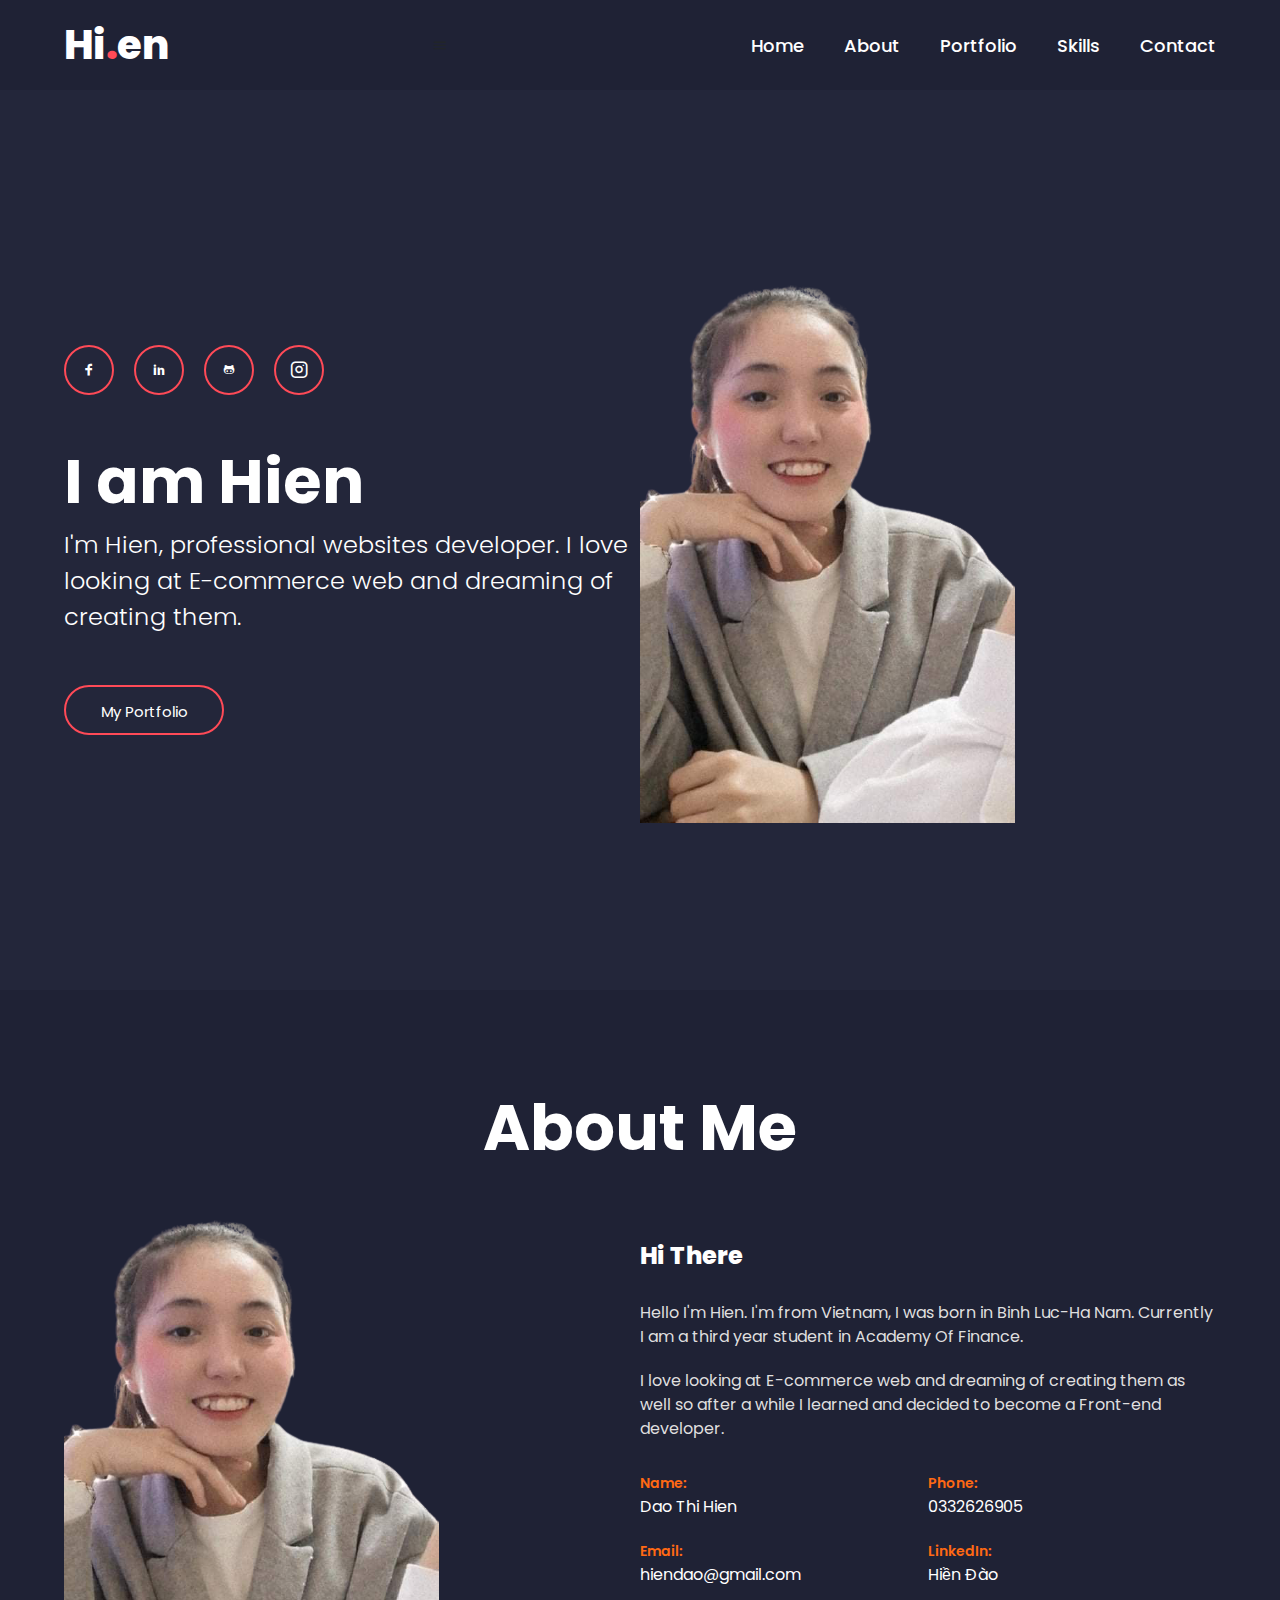
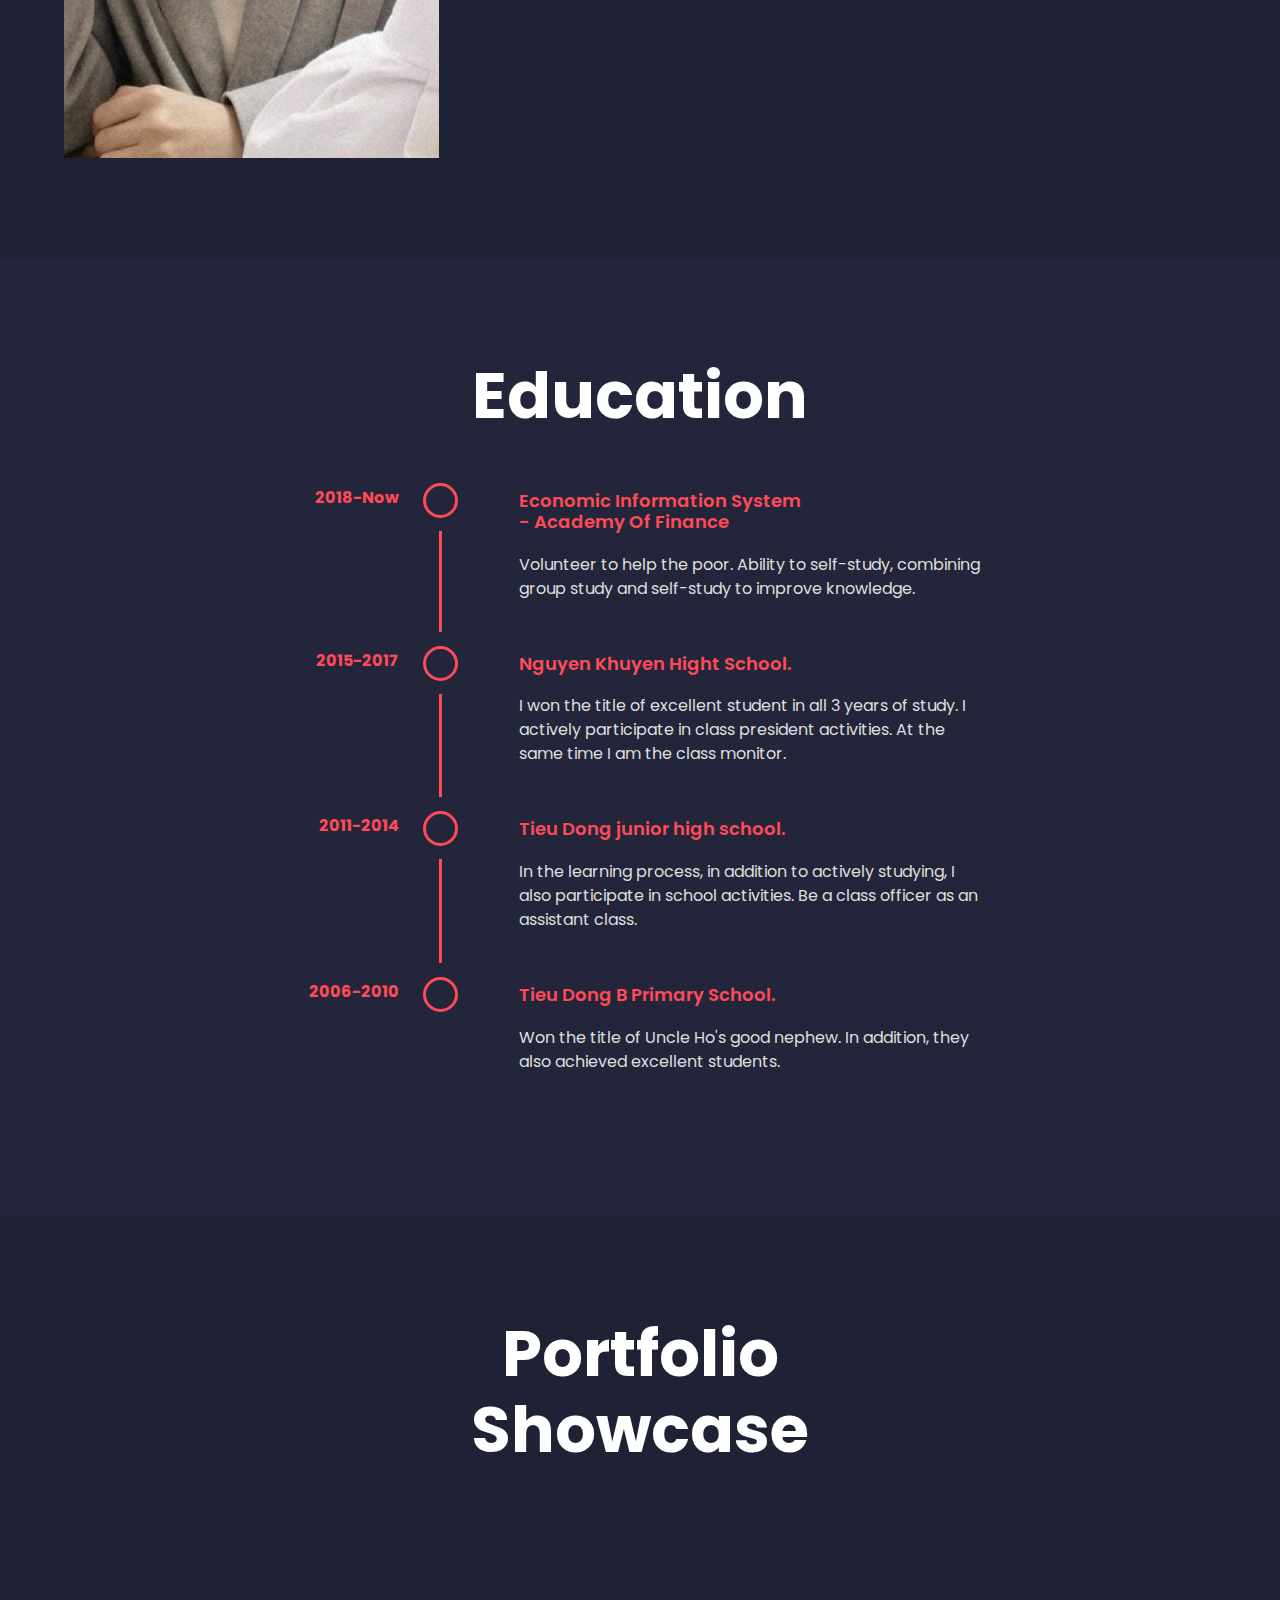
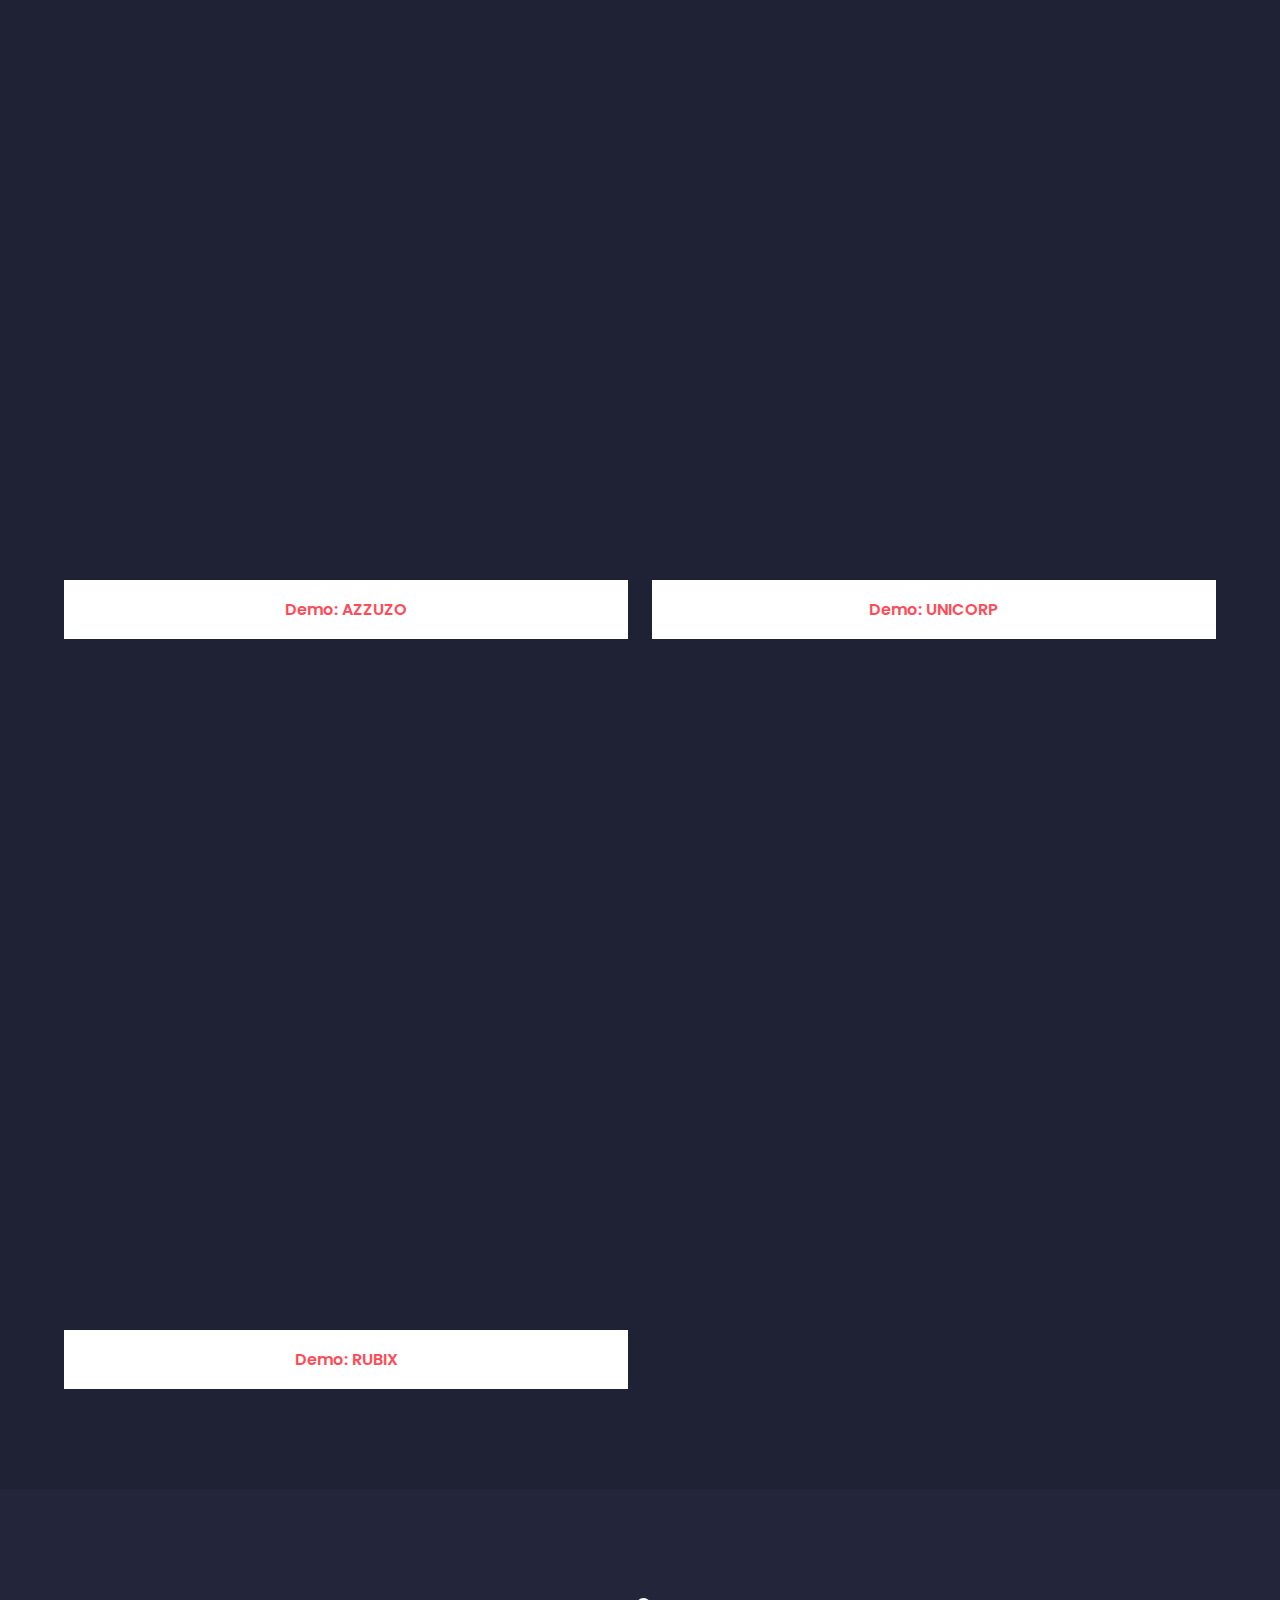
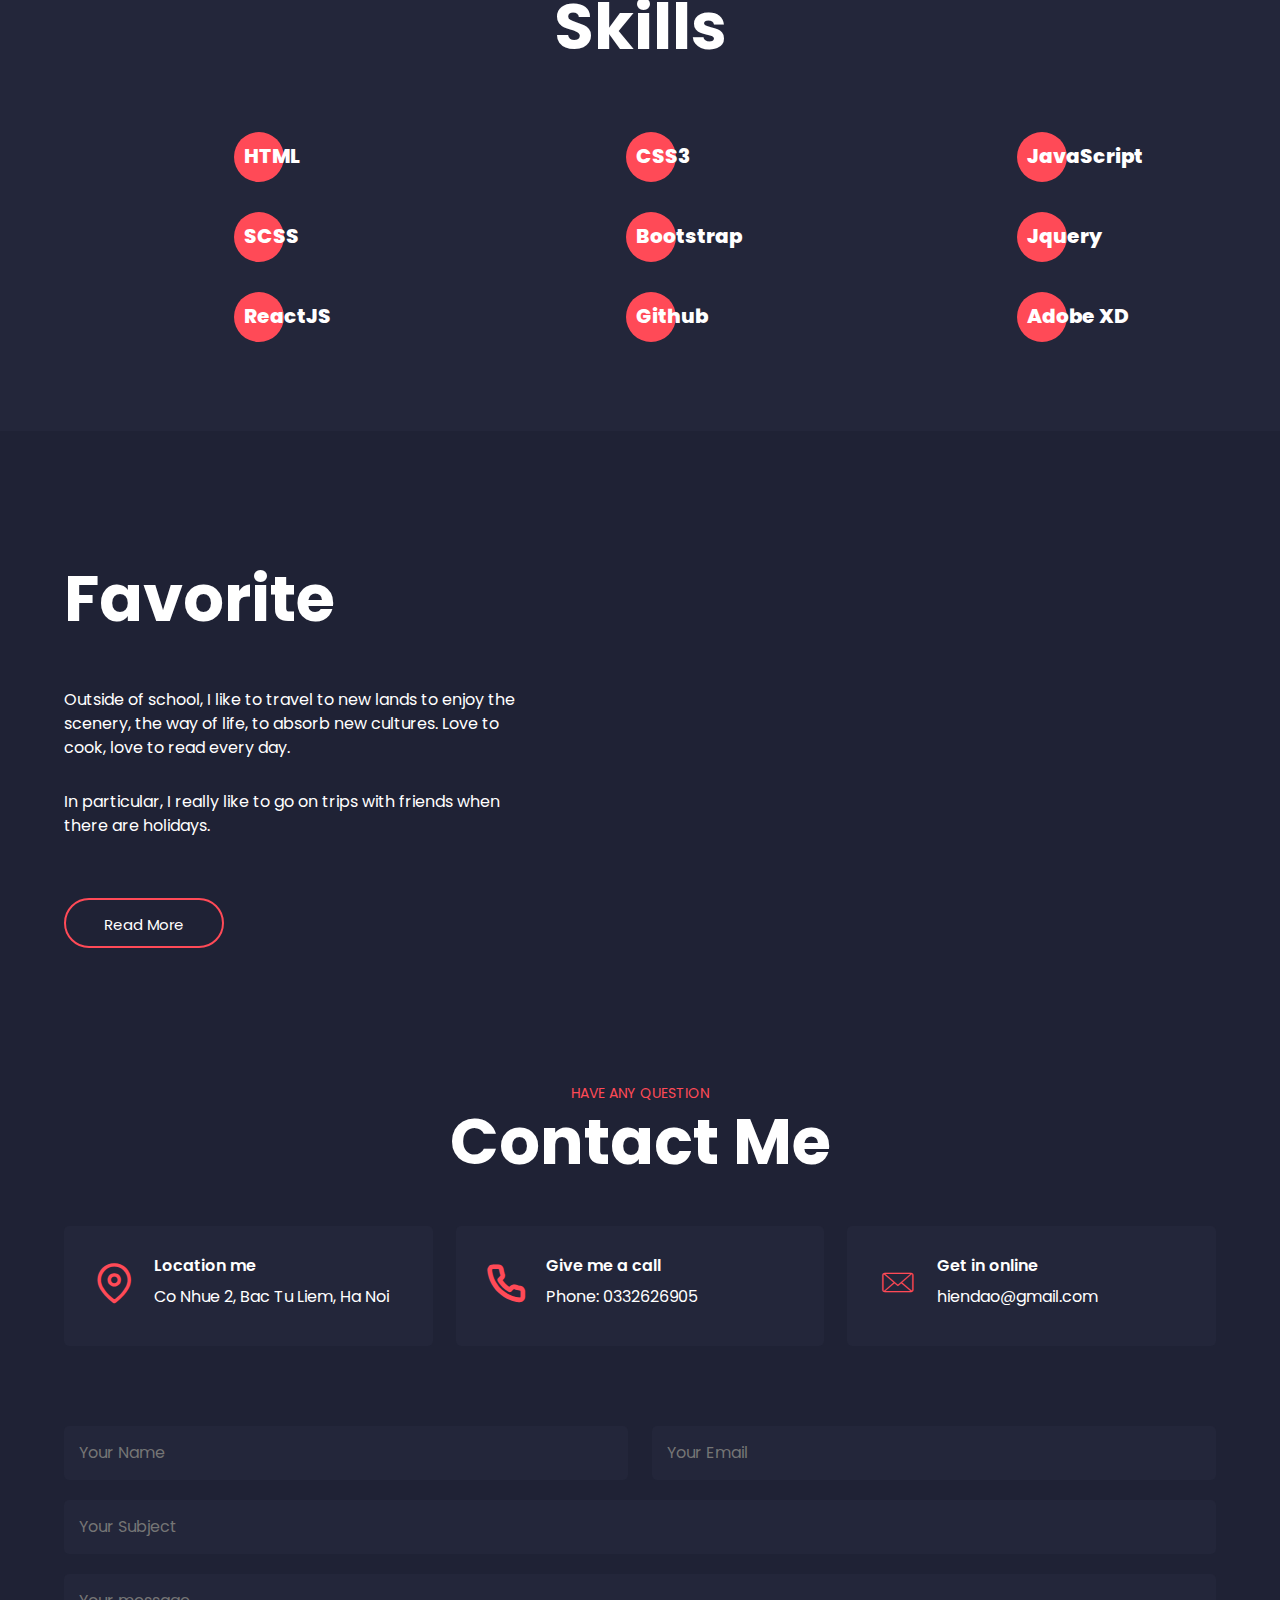
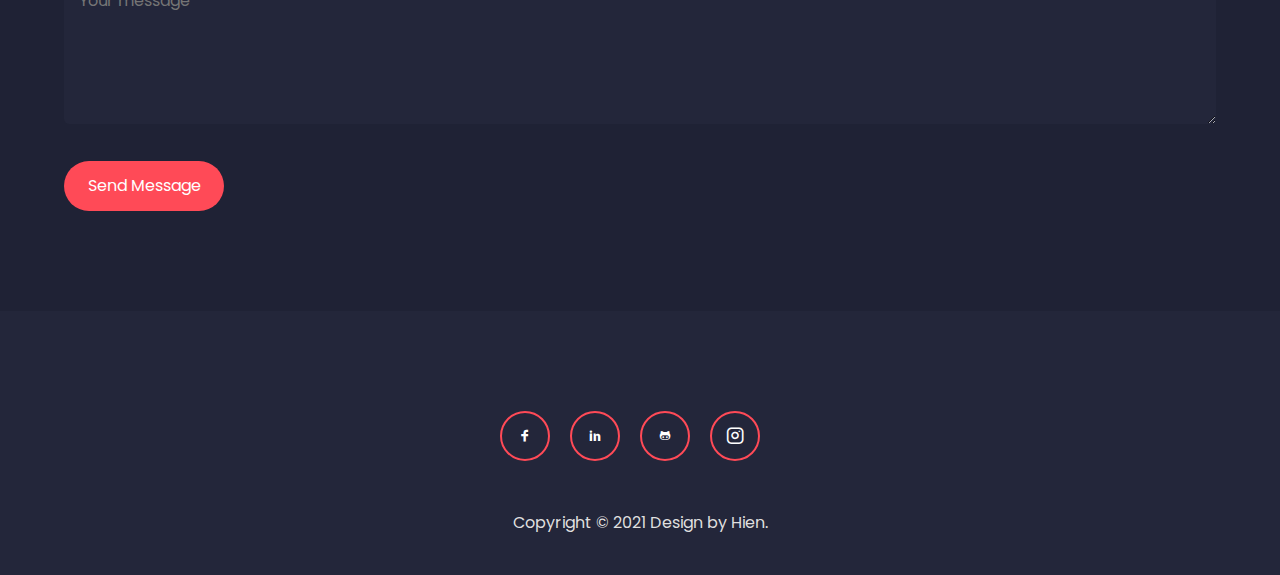
==== commit 7eded7b7: "check" ====
--- a/index.html
+++ b/index.html
@@ -62,7 +62,7 @@
                             </a>
                         </li>
                         <li class="item">
-                            <a href="https://github.com/daohien/Resume" class="simple-link">
+                            <a href="" class="simple-link">
                                 <i class="icon-social-github"></i>
                             </a>
                         </li>
@@ -114,13 +114,13 @@
                             <span>Name:</span><br> Dao Thi Hien
                         </li>
                         <li class="item">
-                            <span>Phone:</span><br> 0332626905
-                        </li>
-                        <li class="item">
-                            <span>Email:</span><br> hiendao07062000@gmail.com
-                        </li>
-                        <li class="item">
-                            <span>LinkedIn:</span><br> Hiền Đào
+                            <span>Phone:</span><br><a href="tel:+0332626905">0332626905</a>
+                        </li>
+                        <li class="item">
+                            <span>Email:</span><br> <a href="mailto:hiendao07062000@gmail.com">hiendao@gmail.com</a>
+                        </li>
+                        <li class="item">
+                            <span>LinkedIn:</span><br> <a href="https://www.linkedin.com/in/hi%E1%BB%81n-%C4%91%C3%A0o-878053196/">Hiền Đào</a>  
                         </li>
                     </ul>
                 </div>
@@ -207,6 +207,14 @@
                         <h6 class="heading">Demo: UNICORP</h6>
                     </a>
                 </div>
+                <div class="item">
+                    <a href="https://daohien.github.io/checks/">
+                        <div class="thumbnail">
+                            <img src="assets/imgs/home_rubix.png" alt="">
+                        </div>
+                        <h6 class="heading">Demo: RUBIX</h6>
+                    </a>
+                </div>
             </div>
         </section>
         <!-- skill -->
@@ -331,7 +339,7 @@
                                 Give me a call
                             </h5>
                             <div class="desc">
-                                <p>Phone: 0332626905</p>
+                               <a href="tel:+0332626905">Phone: 0332626905</a>
                             </div>
                         </div>
                     </li>
@@ -344,7 +352,7 @@
                                 Get in online
                             </h5>
                             <div class="desc">
-                                <p>hiendao07062000@gmail.com</p>
+                                <a href="mailto:hiendao@gmail.com">hiendao@gmail.com</a>
                             </div>
                         </div>
                     </li>
@@ -376,7 +384,7 @@
                     </a>
                 </li>
                 <li class="item">
-                    <a href="https://github.com/daohien/Resume" class="simple-link">
+                    <a href="" class="simple-link">
                         <i class="icon-social-github"></i>
                     </a>
                 </li>
--- a/style.css
+++ b/style.css
@@ -29,8 +29,17 @@
   list-style: none;
 }
 
+a {
+  color: #fff;
+  -webkit-transition: all .3s ease;
+  transition: all .3s ease;
+}
+
 a:hover {
   text-decoration: none;
+  -webkit-transition: all .3s ease;
+  transition: all .3s ease;
+  color: #ff4a57;
 }
 
 .wrapper {
@@ -466,6 +475,11 @@
   position: relative;
   -webkit-transition: .3s ease;
   transition: .3s ease;
+  margin-bottom: 30px;
+}
+
+.project .thumbnail-wrap .item:last-child {
+  margin-bottom: 0;
 }
 
 .project .thumbnail-wrap .item .thumbnail {
@@ -1016,7 +1030,7 @@
     color: #fff;
   }
   .header .navigation .menu.active {
-    width: 100%;
+    width: 80%;
     opacity: 1;
     -webkit-transition: all .3s ease;
     transition: all .3s ease;
@@ -1101,6 +1115,9 @@
   .slider .left .info-wrap .desc p {
     font-size: 18px;
   }
+  .slider .left .info-wrap .title {
+    font-size: 58px;
+  }
   .about-us .about-wrap .thumbnail {
     width: 100%;
   }
@@ -1135,6 +1152,9 @@
     width: 100%;
     margin-top: 50px;
   }
+  .favorite .right .list-favorite .item {
+    padding: 20px 0;
+  }
   .contact .contact-wrap .list-contact .item {
     width: 100%;
     margin-bottom: 20px;
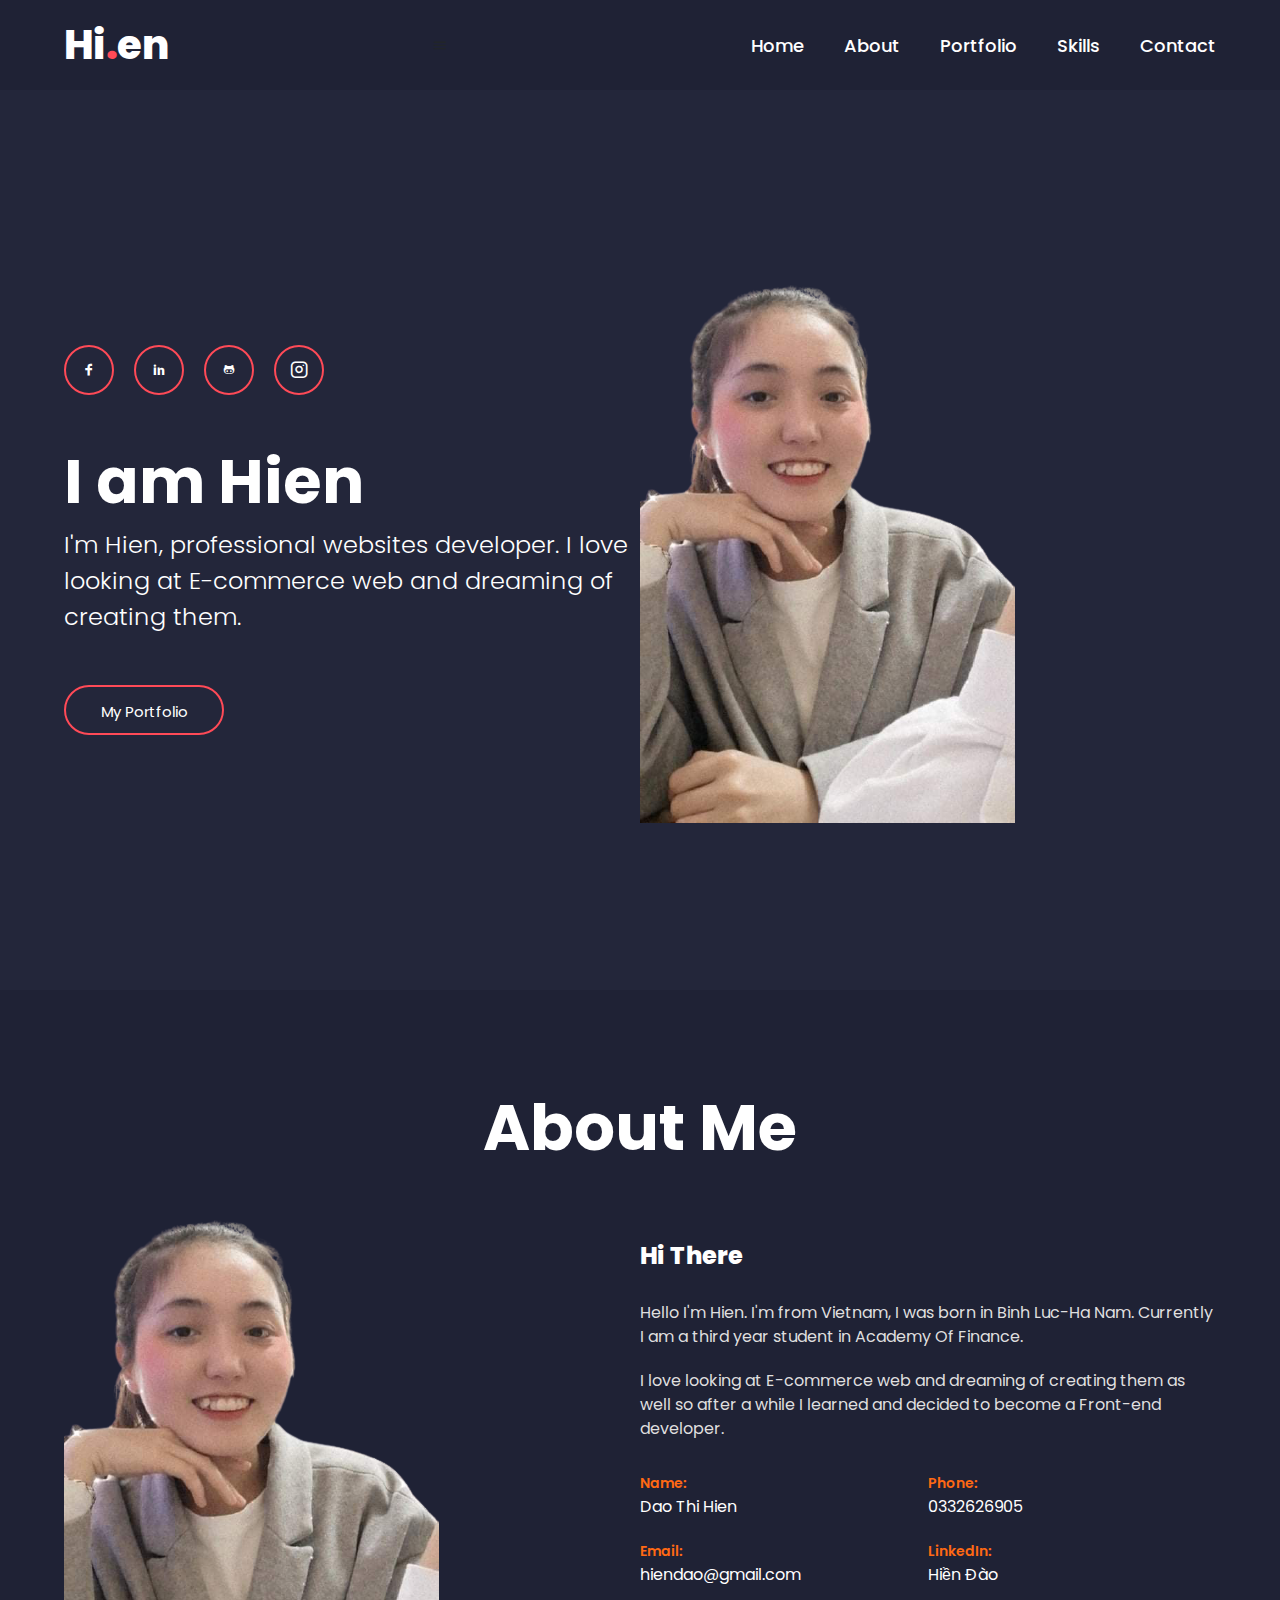
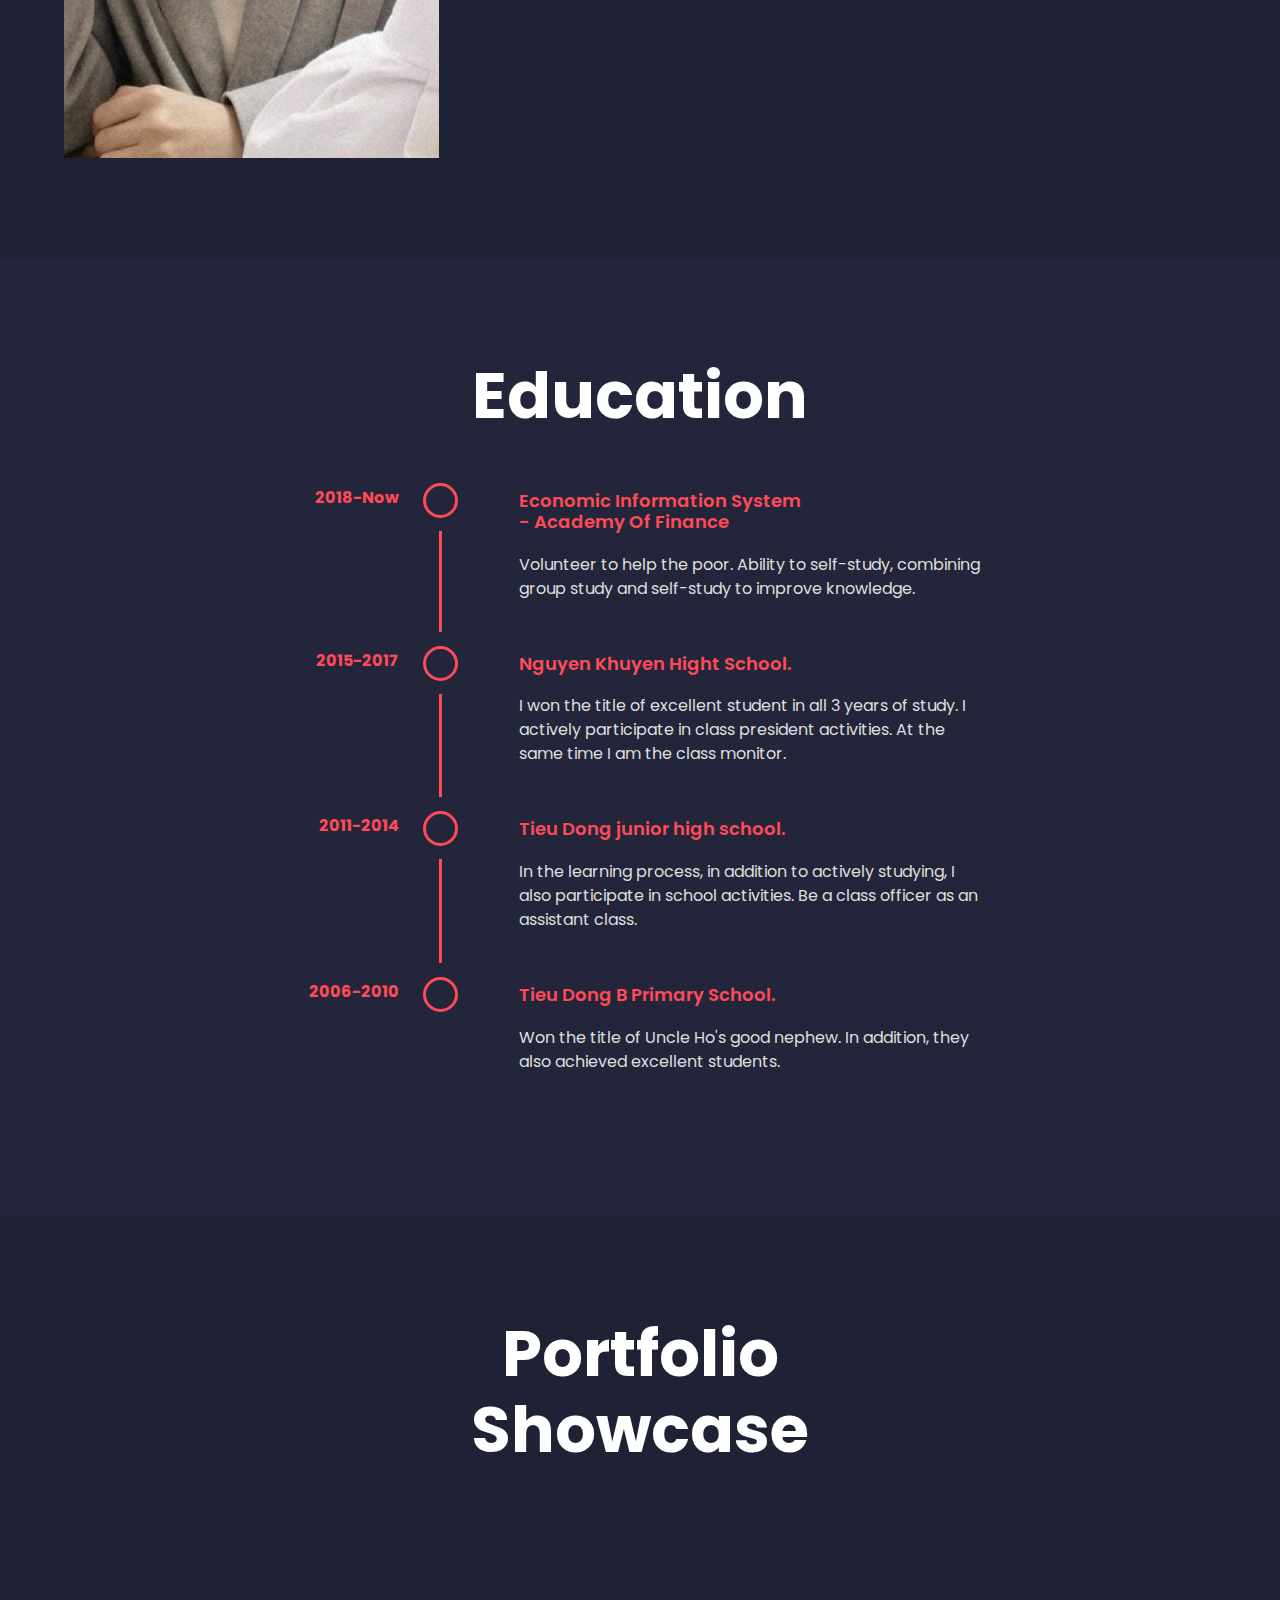
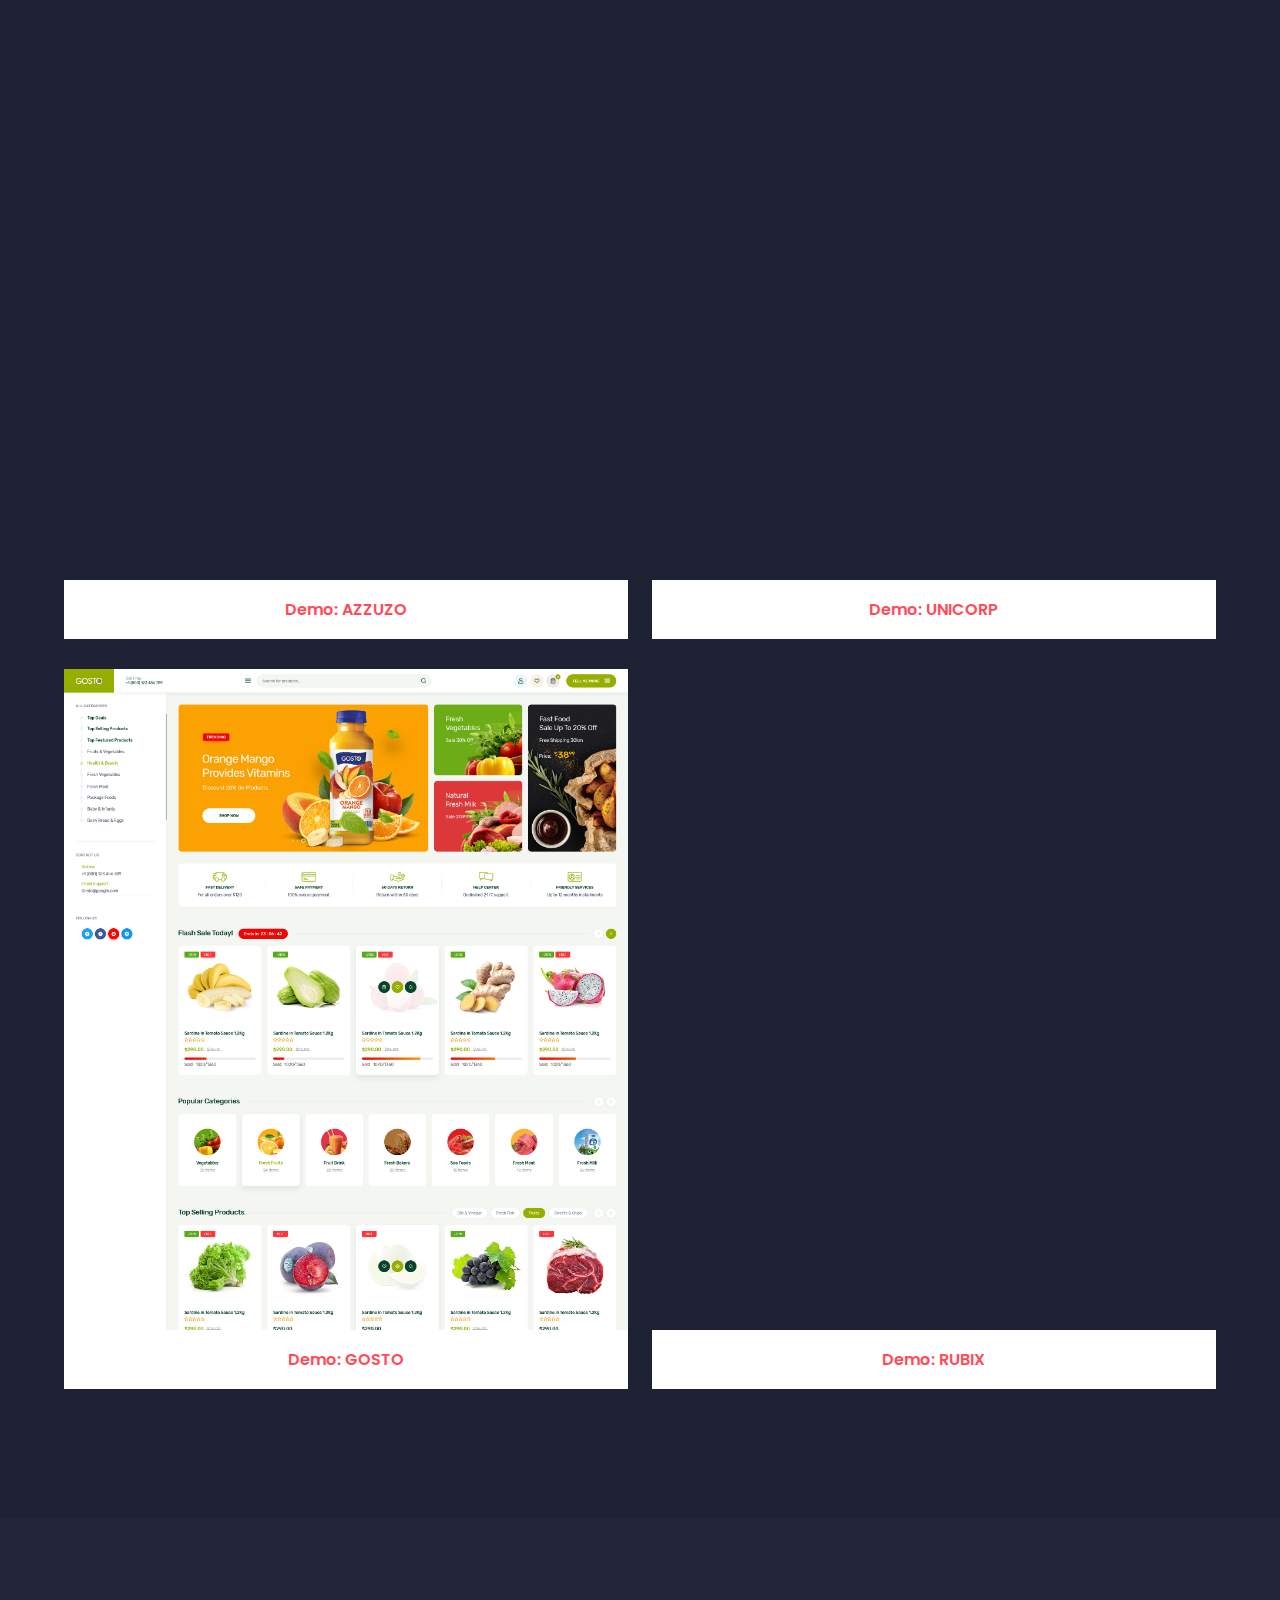
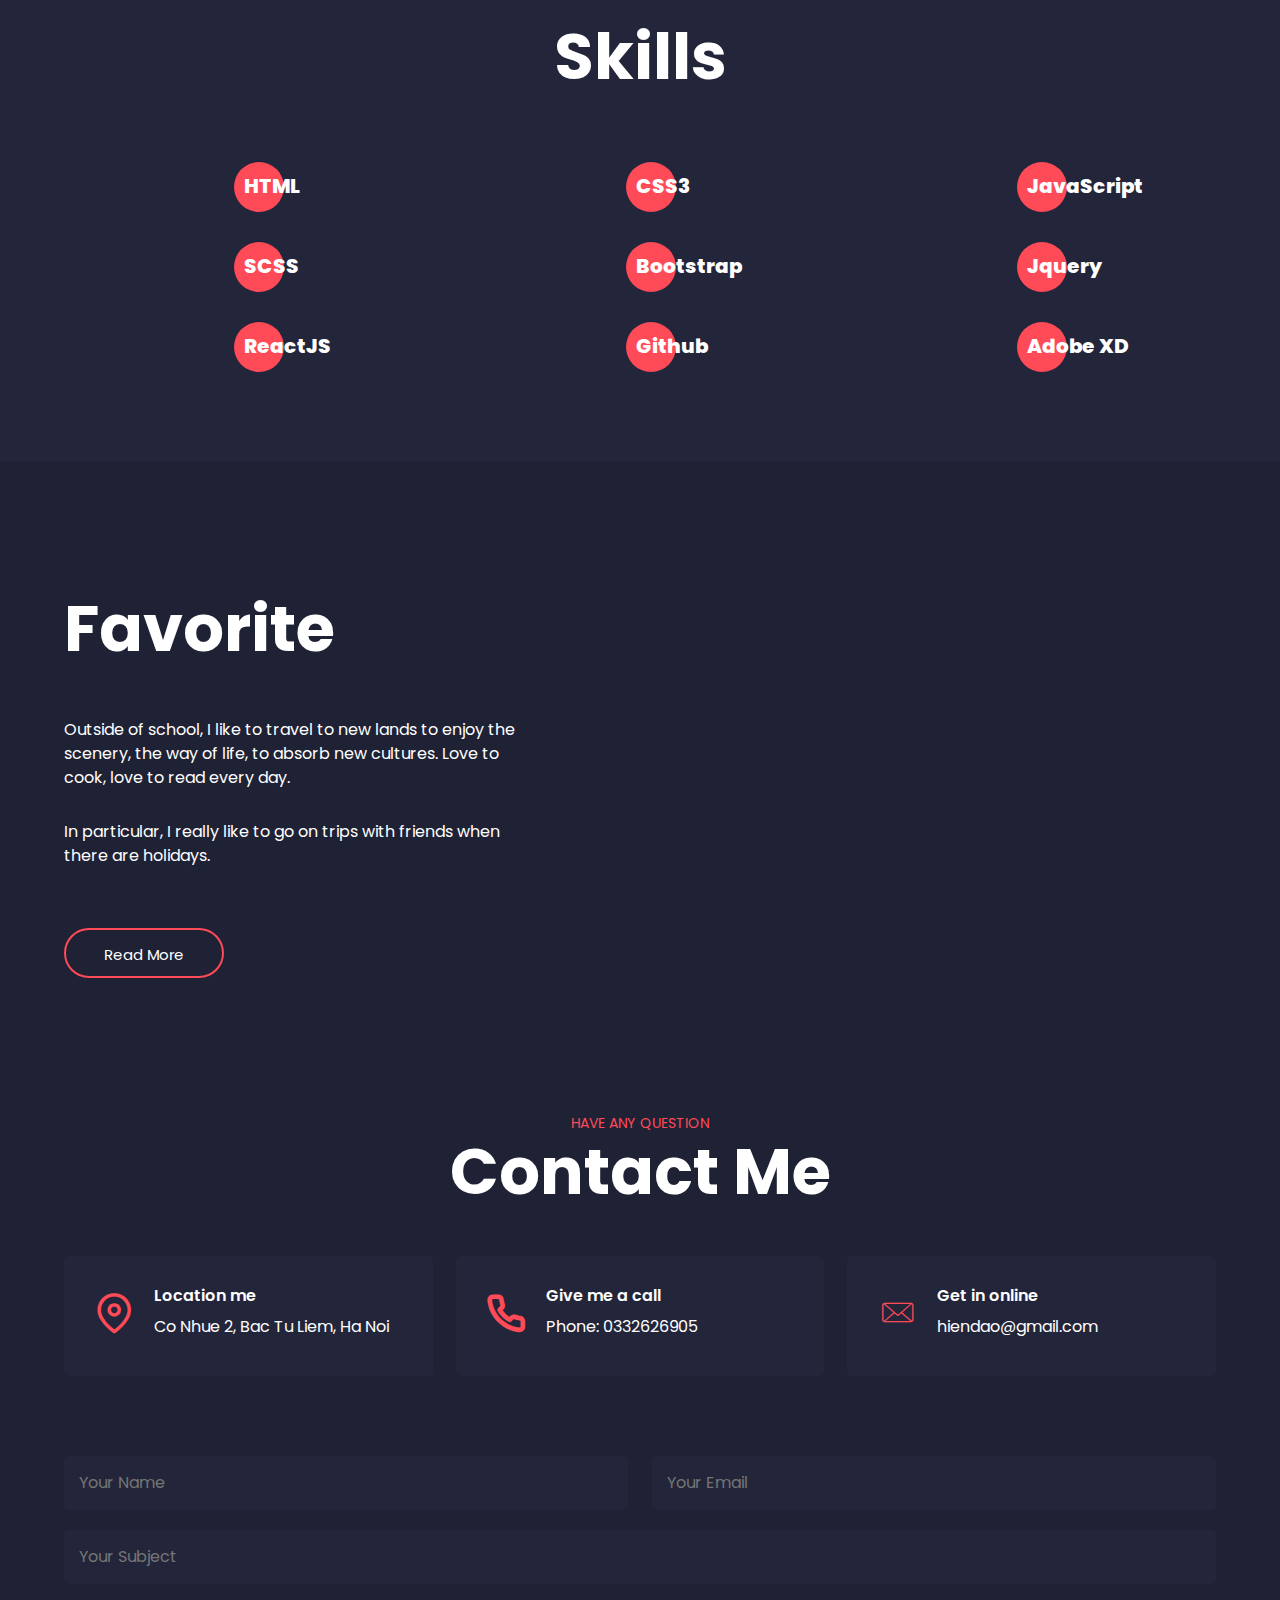
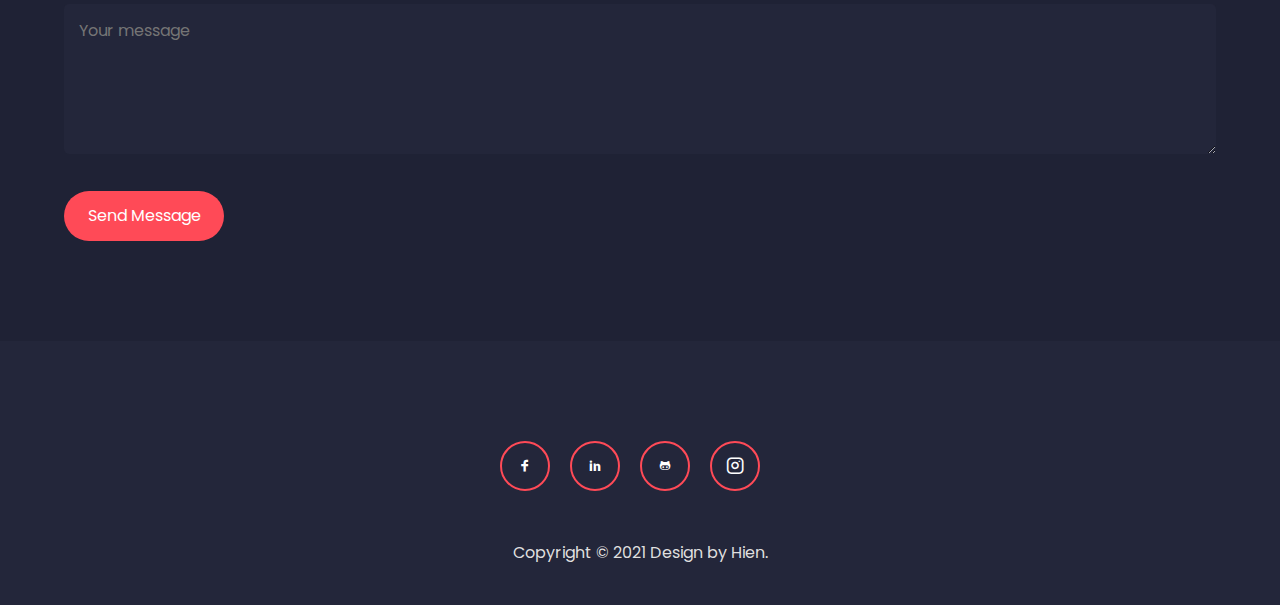
==== commit ba748217: "check" ====
--- a/index.html
+++ b/index.html
@@ -1,5 +1,6 @@
 <!DOCTYPE html>
 <html lang="en">
+
 <head>
     <meta charset="UTF-8">
     <meta http-equiv="X-UA-Compatible" content="IE=edge">
@@ -13,6 +14,7 @@
     <link rel="stylesheet" href="style.css">
     <title>CV</title>
 </head>
+
 <body>
     <!-- wrapper -->
     <div class="wrapper">
@@ -76,7 +78,8 @@
                         I am Hien
                     </h1>
                     <div class="desc">
-                        <p>I'm Hien, professional websites developer. I love looking at E-commerce web and dreaming of creating them.</p>
+                        <p>I'm Hien, professional websites developer. I love looking at E-commerce web and dreaming of
+                            creating them.</p>
                     </div>
                     <div class="button">
                         <a href="" class="simple-link">
@@ -92,10 +95,10 @@
             </div>
         </div>
         <!-- about-us -->
-        <section class="about-us" id="about"> 
+        <section class="about-us" id="about">
             <h2 class="heading">
                 About Me
-            </h2>        
+            </h2>
             <div class="about-wrap">
                 <div class="thumbnail">
                     <img src="assets/imgs/13b145faa402565c0f13-removebg-preview.png" alt="">
@@ -103,10 +106,11 @@
                 <div class="info-wrap">
                     <h3 class="heading">Hi There</h3>
                     <div class="desc">
-                        <p>Hello I'm Hien. I'm from Vietnam, I was born in Binh Luc-Ha Nam. Currently I am a third year student 
-                            in Academy Of Finance. 
+                        <p>Hello I'm Hien. I'm from Vietnam, I was born in Binh Luc-Ha Nam. Currently I am a third year
+                            student
+                            in Academy Of Finance.
                         </p>
-                        <p>I love looking at E-commerce web and dreaming of creating them 
+                        <p>I love looking at E-commerce web and dreaming of creating them
                             as well so after a while I learned and decided to become a Front-end developer.</p>
                     </div>
                     <ul class="list-social">
@@ -120,7 +124,8 @@
                             <span>Email:</span><br> <a href="mailto:hiendao07062000@gmail.com">hiendao@gmail.com</a>
                         </li>
                         <li class="item">
-                            <span>LinkedIn:</span><br> <a href="https://www.linkedin.com/in/hi%E1%BB%81n-%C4%91%C3%A0o-878053196/">Hiền Đào</a>  
+                            <span>LinkedIn:</span><br> <a
+                                href="https://www.linkedin.com/in/hi%E1%BB%81n-%C4%91%C3%A0o-878053196/">Hiền Đào</a>
                         </li>
                     </ul>
                 </div>
@@ -139,7 +144,8 @@
                     <div class="timeline-event-content">
                         <h4 class="title">Economic Information System<br />
                             - Academy Of Finance</h4>
-                        <p>Volunteer to help the poor. Ability to self-study, combining group study and self-study to improve knowledge.</p>
+                        <p>Volunteer to help the poor. Ability to self-study, combining group study and self-study to
+                            improve knowledge.</p>
                     </div>
                     <div class="timeline-event-date">
                         2018-Now
@@ -151,7 +157,8 @@
                     </span>
                     <div class="timeline-event-content">
                         <h4 class="title">Nguyen Khuyen Hight School.</h4>
-                        <p>I won the title of excellent student in all 3 years of study. I actively participate in class president activities. At the same time I am the class monitor.</p>
+                        <p>I won the title of excellent student in all 3 years of study. I actively participate in class
+                            president activities. At the same time I am the class monitor.</p>
                     </div>
                     <div class="timeline-event-date">
                         2015-2017
@@ -163,7 +170,8 @@
                     </span>
                     <div class="timeline-event-content">
                         <h4 class="title">Tieu Dong junior high school.</h4>
-                        <p>In the learning process, in addition to actively studying, I also participate in school activities. Be a class officer as an assistant class.</p>
+                        <p>In the learning process, in addition to actively studying, I also participate in school
+                            activities. Be a class officer as an assistant class.</p>
                     </div>
                     <div class="timeline-event-date">
                         2011-2014
@@ -171,11 +179,12 @@
                 </li>
                 <li class="timeline-event">
                     <span class="timeline-circle">
-                        
+
                     </span>
                     <div class="timeline-event-content">
                         <h4 class="title">Tieu Dong B Primary School.</h4>
-                        <p>Won the title of Uncle Ho's good nephew. In addition, they also achieved excellent students.</p>
+                        <p>Won the title of Uncle Ho's good nephew. In addition, they also achieved excellent students.
+                        </p>
                     </div>
                     <div class="timeline-event-date">
                         2006-2010
@@ -208,6 +217,14 @@
                     </a>
                 </div>
                 <div class="item">
+                    <a href="https://daohien.github.io/PROJECT__GOSTO/">
+                        <div class="thumbnail">
+                            <img src="assets/imgs/home_gosto.jpg" alt="">
+                        </div>
+                        <h6 class="heading">Demo: GOSTO</h6>
+                    </a>
+                </div>
+                <div class="item">
                     <a href="https://daohien.github.io/checks/">
                         <div class="thumbnail">
                             <img src="assets/imgs/home_rubix.png" alt="">
@@ -218,7 +235,7 @@
             </div>
         </section>
         <!-- skill -->
-        <section class="skill" id="skill" >
+        <section class="skill" id="skill">
             <div class="heading-wrap">
                 <h2 class="heading">
                     Skills
@@ -261,7 +278,8 @@
                     Favorite
                 </h2>
                 <div class="sub-heading">
-                    <p>Outside of school, I like to travel to new lands to enjoy the scenery, the way of life, to absorb new cultures. Love to cook, love to read every day.</p>
+                    <p>Outside of school, I like to travel to new lands to enjoy the scenery, the way of life, to absorb
+                        new cultures. Love to cook, love to read every day.</p>
                     <p>In particular, I really like to go on trips with friends when there are holidays.</p>
                 </div>
                 <div class="button">
@@ -294,7 +312,7 @@
                             <span>Shopping</span>
                         </div>
                     </li>
-                    <li class="item wow fadeInUp"data-wow-duration="1s" data-wow-delay="0.6s">                     
+                    <li class="item wow fadeInUp" data-wow-duration="1s" data-wow-delay="0.6s">
                         <div class="icon">
                             <i class="icon-thesis"></i>
                         </div>
@@ -339,7 +357,7 @@
                                 Give me a call
                             </h5>
                             <div class="desc">
-                               <a href="tel:+0332626905">Phone: 0332626905</a>
+                                <a href="tel:+0332626905">Phone: 0332626905</a>
                             </div>
                         </div>
                     </li>
@@ -398,7 +416,7 @@
                 <span>Copyright © 2021 Design by Hien.</span>
             </div>
         </footer>
-        
+
     </div>
 
     <script src="assets/js/jquery-3.5.1.min.js"></script>
@@ -407,4 +425,5 @@
     <script src="assets/js/wow.min.js"></script>
     <script src="assets/js/main.js"></script>
 </body>
+
 </html>